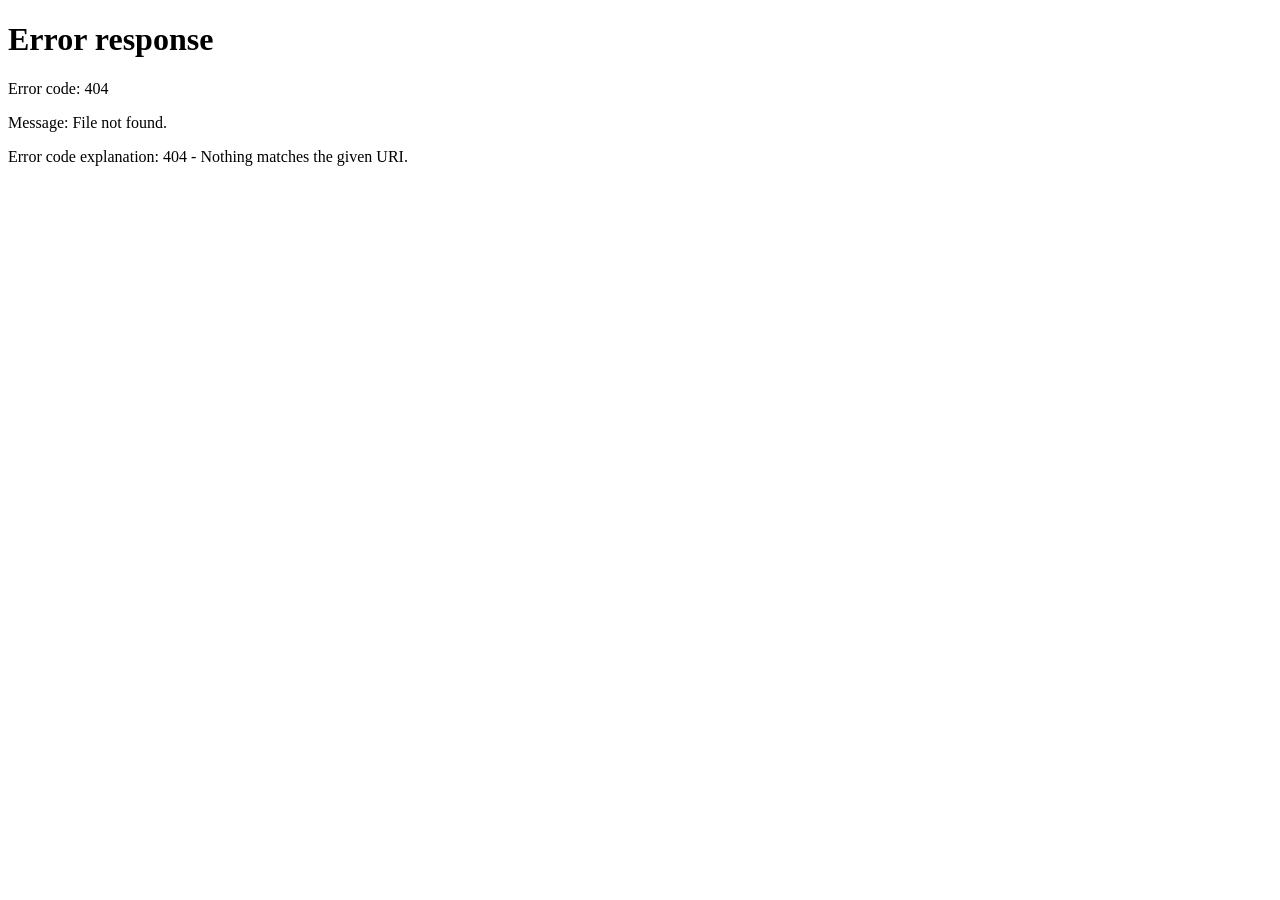
==== app/course.html @ 1b014208 "Added course content" ====
<!DOCTYPE html>
<html lang="en">
<head>
<meta charset="UTF-8">
<meta name="viewport" content="width=device-width, initial-scale=1.0">
<title>Artificial Intelligence in Healthcare — NextGen HealthTech Academy</title>
<link rel="preconnect" href="https://fonts.googleapis.com">
<link href="https://fonts.googleapis.com/css2?family=Sora:wght@600;700;800&family=Inter:wght@400;500;600&family=Lora:ital@1&display=swap" rel="stylesheet">
<link rel="stylesheet" href="../css/variables.css">
<link rel="stylesheet" href="../css/main.css">
<link rel="stylesheet" href="css/app-shared.css">
<link rel="stylesheet" href="css/course.css">
</head>
<body>

<div class="app-shell">

  <aside class="sidebar">
    <div class="sidebar__logo"><img src="../assets/logo.png" alt="NextGen HealthTech Academy"></div>
    <nav class="sidebar__nav">
      <a href="dashboard.html" class="sidebar__link"><span class="icon">🏠</span> Dashboard</a>
      <a href="course.html" class="sidebar__link is-active"><span class="icon">📚</span> My Courses</a>
      <a href="dashboard.html#certificates" class="sidebar__link"><span class="icon">🎓</span> Certificates</a>
      <a href="admin.html" class="sidebar__link"><span class="icon">⚙️</span> Admin View</a>
    </nav>
    <div class="sidebar__footer">
      <button class="sidebar__logout" id="logoutBtn"><span class="icon">⏻</span> Log Out</button>
    </div>
  </aside>

  <div class="app-main">
    <header class="topbar">
      <button id="sidebarToggle" class="navbar__burger" style="display:none;" aria-label="Toggle sidebar"><span></span><span></span><span></span></button>
      <h1>Artificial Intelligence in Healthcare</h1>
      <div class="topbar__user">
        <div class="topbar__user-info">
          <span class="topbar__user-name" id="topbarUserName">Loading…</span>
          <span class="topbar__user-role" id="topbarUserRole"></span>
        </div>
        <div class="topbar__avatar" id="topbarAvatar">—</div>
      </div>
    </header>

    <main class="app-content">
      <div class="learn-layout">

        <!-- Main learning column -->
        <div>
        <div class="document-viewer" style="max-height: 600px; overflow-y: auto; padding: 40px; background-color: #ffffff; border: 1px solid #e2e8f0; border-radius: 8px; box-shadow: 0 4px 6px rgba(0,0,0,0.05); font-family: Arial, sans-serif; line-height: 1.6; color: #333;">

    <div style="text-align: center; border-bottom: 2px solid #2c3e50; padding-bottom: 20px; margin-bottom: 30px;">
        <h1 style="color: #2c3e50; margin-bottom: 5px;">ARTIFITIAL INTELLIGENCE IN HEALTHCARE</h1>
        <h2 style="color: #34495e; margin-top: 0;">BEGINNERS EDITION</h2>
        <h3 style="color: #7f8c8d;">BY NEXTGEN HEALTHTECH ACADEMY</h3>
        <p style="font-size: 0.9em; color: #7f8c8d;">
            Website: Nextgenhealthtechacademy.online | Email: info@nextgenhealthtechacademy.online | Phone: +263778894316
        </p>
    </div>

    <h2 style="color: #2c3e50; border-bottom: 1px solid #eee; padding-bottom: 10px;">Foreword</h2>
    <p>This guide was written by a nurse who sat exactly where you are sitting right now.</p>
    <p>When I graduated as a Registered Nurse from the University of Lusaka in 2025, I knew how to take a blood pressure reading, manage a patient with malaria, write a nursing care plan, and comfort a frightened family in the middle of the night. What I did not know was anything about artificial intelligence, cloud computing, or the digital systems that were quietly reshaping the hospitals and clinics where I would spend my career.</p>
    <p>So I decided to teach myself — through online courses, late nights, and a lot of trial and error. And what I discovered shocked me. Not because the technology was complicated. But because it was not complicated at all. Once someone explained it in language I already understood — clinical language, Zimbabwean examples, healthcare scenarios — everything clicked.</p>
    <p>That experience is the reason this guide exists. Not to turn you into a computer scientist. Not to make you an AI expert. But to give you the same 'click' moment I had — the moment when you realise that AI is not something happening to healthcare from the outside. It is already inside your hospital, your clinic, and your daily practice. And understanding it, even at a basic level, makes you a better clinician.</p>
    <p>Every scenario in this guide comes from Zimbabwe. Every analogy is drawn from clinical practice. Every example is written for a healthcare professional who has never studied technology — because that is exactly who I was when I started.</p>
    <p>Welcome to NextGen HealthTech Academy. This is your beginning.</p>
    <p><strong>Allan Kudzai Chirume</strong><br>
    CEO & Co-Founder, NextGen HealthTech Academy<br>
    Registered Nurse | Digital Health Trainer</p>

    <h2 style="color: #2c3e50; border-bottom: 1px solid #eee; padding-bottom: 10px; margin-top: 40px;">Module 1: What Is Artificial Intelligence?</h2>
    <p>Let us start with the most important question — and give it the honest, simple answer it deserves.</p>
    
    <h3 style="color: #34495e;">1.1 The Question Everyone Is Afraid to Ask</h3>
    <p>If you have heard the words 'artificial intelligence' and felt a wave of confusion, intimidation, or the quiet worry that this technology might be beyond you — you are in the majority. Most healthcare workers feel exactly the same way. The problem is not the technology. The problem is how it is usually explained — in technical language designed for engineers, not for nurses and clinicians who have spent their training learning anatomy, pharmacology, and patient care.</p>
    <p>So let us start completely fresh. In plain language. With a Zimbabwe example.</p>

    <h3 style="color: #34495e;">1.2 A Definition That Actually Makes Sense</h3>
    <p>Artificial intelligence is computer software that learns from data and uses that learning to make decisions, predictions, or suggestions — without being directly programmed for every possible situation.</p>

    <div style="background-color: #f8f9fa; border-left: 4px solid #3498db; padding: 15px; margin: 20px 0;">
        <h4 style="margin-top: 0; color: #2980b9;">The Keen Intern Analogy</h4>
        <p style="margin-bottom: 0;">Imagine a very keen intern — let us call him Takudzwa — who joins your ward at Parirenyatwa Hospital. Takudzwa has read every medical textbook, every clinical guideline, every research paper ever published. He can recall facts faster than anyone you have ever met. But Takudzwa has never actually touched a patient. He has never felt a swollen spleen, never heard a chest full of fluid, never looked a family in the eye with difficult news. He can suggest a diagnosis based on symptoms — but he needs you to examine the patient, confirm his thinking, and make the final call. Artificial intelligence is Takudzwa. Brilliant with data. Dependent on you for everything that actually matters.</p>
    </div>

</div>
          <div class="lesson-header">
            <h1 id="lessonTitle">What Is AI? Demystifying the Basics</h1>
            <div class="meta"><span>⏱ 18 min</span><span>Beginner Level</span></div>
          </div>

          <div class="learn-tabs">
            <button class="learn-tab is-active" data-tab="resources">Resources</button>
            <button class="learn-tab" data-tab="quiz">Quiz</button>
          </div>

          <!-- Resources tab -->
          <div class="learn-tab-panel is-active" data-tab="resources">
            <div class="resource-item">
              <div class="resource-item__icon">📄</div>
              <div class="resource-item__body"><strong>Module Slides (PDF)</strong><span>2.1 MB</span></div>
              <button class="btn btn-ghost btn-sm" onclick="alert('Simulated download: Module-1-Slides.pdf')">Download</button>
            </div>
            <div class="resource-item">
              <div class="resource-item__icon">📝</div>
              <div class="resource-item__body"><strong>Prompt Cheat-Sheet</strong><span>1 page</span></div>
              <button class="btn btn-ghost btn-sm" onclick="alert('Simulated download: Prompt-Cheat-Sheet.pdf')">Download</button>
            </div>
          </div>

          <!-- Quiz tab -->
          <div class="learn-tab-panel" data-tab="quiz">
            <div class="quiz-question">
              <p class="q-text">1. What is the best analogy for how AI supports a clinician's decision?</p>
              <div class="quiz-options" data-correct="1">
                <div class="quiz-option">A confident junior colleague whose suggestions must always be checked</div>
                <div class="quiz-option">A senior consultant whose decisions should never be questioned</div>
                <div class="quiz-option">A replacement for clinical judgement</div>
              </div>
              <p class="quiz-feedback"></p>
            </div>
            <div class="quiz-question">
              <p class="q-text">2. What should you never paste into a public AI tool?</p>
              <div class="quiz-options" data-correct="0">
                <div class="quiz-option">Identifiable patient information</div>
                <div class="quiz-option">A general clinical question</div>
                <div class="quiz-option">An anonymised scenario</div>
              </div>
              <p class="quiz-feedback"></p>
            </div>
          </div>
        </div>

        <!-- Collapsible curriculum sidebar -->
        <aside class="curriculum-sidebar" id="curriculumSidebar">
          <div class="curriculum-sidebar__head">
            <h3>Course Curriculum</h3>
            <button class="curriculum-sidebar__toggle" id="sidebarCollapseBtn">▾</button>
          </div>
          <div class="curriculum-sidebar__body">
            <div class="curriculum-sidebar__progress">
              <span id="courseProgressLabel">1 of 4 modules complete</span>
              <div class="progress-track"><div class="progress-fill" id="courseProgressFill" style="width:25%;"></div></div>
            </div>
            <div class="module-group__title">Beginner Level</div>
            <div id="moduleList"><!-- populated by course.js --></div>
          </div>
        </aside>

      </div>
    </main>
  </div>

</div>

<script src="js/mock-data.js"></script>
<script src="js/auth-guard.js"></script>
<script src="js/course.js"></script>
</body>
</html>
---- css/variables.css ----
/* ==========================================================================
   NEXTGEN HEALTHTECH ACADEMY — DESIGN TOKENS
   --------------------------------------------------------------------------
   Every color below was sampled directly from the official logo artwork
   (pixel-averaged from the source file), not chosen arbitrarily. If the
   logo is ever updated, re-sample it and update the values here — every
   other stylesheet in this project reads from these variables only.
   ========================================================================== */

:root {
  /* ---- Brand colors (sampled from logo) -------------------------------- */
  --navy: #0a1440;          /* "NEXTGEN" wordmark + shield fill            */
  --navy-deep: #050b28;     /* darker navy for gradients / hero depth      */
  --teal: #03858e;          /* circuit-block icon color                    */
  --teal-dim: #0a5b62;      /* muted teal for borders on dark surfaces     */
  --green: #449e2b;         /* "HEALTH" wordmark + circuit accent dots     */
  --green-deep: #2f7a1d;    /* hover / pressed state for green             */
  --blue: #0681a6;          /* "TECH" wordmark                             */
  --ink: #101012;           /* "ACADEMY" wordmark + primary body text      */

  /* ---- Neutrals ---------------------------------------------------------*/
  --white: #ffffff;
  --bg-page: #f6f8f9;       /* page background, cool off-white             */
  --bg-card: #ffffff;
  --bg-subtle: #eef2f4;     /* zebra rows, subtle section backgrounds      */
  --border: #dfe6ea;
  --border-strong: #c3ccd1;
  --text-body: #33414f;     /* softer than pure navy, easier at length     */
  --text-muted: #6b7a88;
  --text-on-dark: #e7edf1;
  --text-on-dark-muted: #9fb1bd;

  /* ---- Semantic ----------------------------------------------------------*/
  --success: var(--green);
  --success-bg: #eaf6e6;
  --error: #b03a2e;
  --error-bg: #fbeceb;
  --warning: #b7791f;       /* used for certificate / achievement accents  */
  --warning-bg: #fbf1e0;

  /* ---- Typography --------------------------------------------------------
     Sora  → headings / display: mirrors the bold geometric weight of the
             NEXTGEN / HEALTH / TECH wordmarks.
     Inter → body copy, forms, UI labels: high legibility at small sizes.
     Lora  → serif accent for "Academy" moments (certificates, credential
             names, pull-quotes) — echoing the logo's own serif "ACADEMY".
  -------------------------------------------------------------------------- */
  --font-display: 'Sora', 'Segoe UI', system-ui, sans-serif;
  --font-body: 'Inter', 'Segoe UI', system-ui, sans-serif;
  --font-serif: 'Lora', Georgia, serif;

  /* ---- Spacing scale (4px base) ------------------------------------------*/
  --space-1: 0.25rem;
  --space-2: 0.5rem;
  --space-3: 0.75rem;
  --space-4: 1rem;
  --space-5: 1.5rem;
  --space-6: 2rem;
  --space-7: 3rem;
  --space-8: 4rem;
  --space-9: 6rem;

  /* ---- Radii / shadows / motion ------------------------------------------*/
  --radius-sm: 6px;
  --radius-md: 10px;
  --radius-lg: 16px;
  --radius-pill: 999px;

  --shadow-sm: 0 1px 2px rgba(10, 20, 64, 0.06);
  --shadow-md: 0 4px 14px rgba(10, 20, 64, 0.08);
  --shadow-lg: 0 12px 32px rgba(10, 20, 64, 0.14);

  --ease: cubic-bezier(0.4, 0, 0.2, 1);
  --transition-fast: 150ms var(--ease);
  --transition-base: 250ms var(--ease);

  --container-width: 1180px;
}

/* Respect reduced-motion preference site-wide */
@media (prefers-reduced-motion: reduce) {
  *, *::before, *::after {
    animation-duration: 0.001ms !important;
    animation-iteration-count: 1 !important;
    transition-duration: 0.001ms !important;
    scroll-behavior: auto !important;
  }
}
---- css/main.css ----
/* ==========================================================================
   NEXTGEN HEALTHTECH ACADEMY — MAIN STYLESHEET
   Shared across every public page: reset, typography, buttons, navbar,
   footer, and base form styling. Page-specific styles live in
   landing.css / auth.css so this file stays reusable and small.
   ========================================================================== */

@import url('variables.css');

/* ---- Reset --------------------------------------------------------------*/
*, *::before, *::after { box-sizing: border-box; margin: 0; padding: 0; }

html { scroll-behavior: smooth; }

body {
  font-family: var(--font-body);
  color: var(--text-body);
  background: var(--bg-page);
  line-height: 1.6;
  -webkit-font-smoothing: antialiased;
}

img { max-width: 100%; display: block; }
a { color: inherit; text-decoration: none; }
ul, ol { list-style: none; }
button { font: inherit; cursor: pointer; border: none; background: none; }
input, select, textarea { font: inherit; }

h1, h2, h3, h4 {
  font-family: var(--font-display);
  color: var(--navy);
  line-height: 1.2;
  font-weight: 700;
}

.container {
  width: 100%;
  max-width: var(--container-width);
  margin-inline: auto;
  padding-inline: var(--space-5);
}

section { padding-block: var(--space-9); }

/* Visually-hidden but accessible to screen readers */
.sr-only {
  position: absolute; width: 1px; height: 1px;
  padding: 0; margin: -1px; overflow: hidden;
  clip: rect(0,0,0,0); white-space: nowrap; border: 0;
}

/* ---- Buttons --------------------------------------------------------------
   Three variants used throughout the whole product (public + app):
   .btn-primary  → navy, high-emphasis actions ("Enroll Now", "Sign Up")
   .btn-accent   → green, positive/progress actions ("Resume Module")
   .btn-ghost    → outline, low-emphasis actions ("Login", "Cancel")
-------------------------------------------------------------------------- */
.btn {
  display: inline-flex;
  align-items: center;
  justify-content: center;
  gap: var(--space-2);
  padding: 0.75rem 1.5rem;
  border-radius: var(--radius-pill);
  font-family: var(--font-display);
  font-weight: 600;
  font-size: 0.95rem;
  transition: transform var(--transition-fast), box-shadow var(--transition-fast), background var(--transition-fast);
  white-space: nowrap;
}
.btn:active { transform: translateY(1px); }
.btn:focus-visible { outline: 3px solid var(--blue); outline-offset: 2px; }

.btn-primary { background: var(--navy); color: var(--white); box-shadow: var(--shadow-sm); }
.btn-primary:hover { background: var(--navy-deep); box-shadow: var(--shadow-md); }

.btn-accent { background: var(--green); color: var(--white); box-shadow: var(--shadow-sm); }
.btn-accent:hover { background: var(--green-deep); box-shadow: var(--shadow-md); }

.btn-ghost { background: transparent; color: var(--navy); border: 1.5px solid var(--border-strong); }
.btn-ghost:hover { border-color: var(--navy); background: var(--bg-subtle); }

.btn-ghost-light { background: transparent; color: var(--white); border: 1.5px solid rgba(255,255,255,0.4); }
.btn-ghost-light:hover { border-color: var(--white); background: rgba(255,255,255,0.08); }

.btn-block { width: 100%; }
.btn-sm { padding: 0.5rem 1.1rem; font-size: 0.85rem; }

/* ---- Navbar ---------------------------------------------------------------*/
.navbar {
  position: sticky; top: 0; z-index: 100;
  background: rgba(255,255,255,0.92);
  backdrop-filter: blur(8px);
  border-bottom: 1px solid var(--border);
}
.navbar__inner {
  display: flex; align-items: center; justify-content: space-between;
  padding-block: var(--space-3);
}
.navbar__logo { display: flex; align-items: center; }
.navbar__logo img { height: 38px; width: auto; }

.navbar__links {
  display: flex; align-items: center; gap: var(--space-6);
}
.navbar__links a {
  font-family: var(--font-display);
  font-size: 0.92rem; font-weight: 600;
  color: var(--text-body);
  transition: color var(--transition-fast);
}
.navbar__links a:hover { color: var(--teal); }

.navbar__actions { display: flex; align-items: center; gap: var(--space-3); }

.navbar__burger {
  display: none;
  flex-direction: column; gap: 5px;
  padding: var(--space-2);
}
.navbar__burger span { width: 24px; height: 2.5px; background: var(--navy); border-radius: 2px; }

@media (max-width: 860px) {
  .navbar__links { display: none; }
  .navbar__burger { display: flex; }
  .navbar--open .navbar__links {
    display: flex; flex-direction: column;
    position: absolute; top: 100%; left: 0; right: 0;
    background: var(--white); padding: var(--space-5);
    border-bottom: 1px solid var(--border); box-shadow: var(--shadow-md);
    gap: var(--space-4);
  }
}

/* ---- Footer ---------------------------------------------------------------*/
.footer {
  background: var(--navy-deep);
  color: var(--text-on-dark-muted);
  padding-block: var(--space-8) var(--space-6);
}
.footer__grid {
  display: grid; grid-template-columns: 1.4fr 1fr 1fr 1fr;
  gap: var(--space-7);
  padding-bottom: var(--space-7);
  border-bottom: 1px solid rgba(255,255,255,0.1);
}
.footer__brand img { height: 34px; margin-bottom: var(--space-4); filter: brightness(0) invert(1); opacity: 0.92; }
.footer__brand p { max-width: 32ch; font-size: 0.9rem; }
.footer h4 { color: var(--white); font-size: 0.95rem; margin-bottom: var(--space-4); }
.footer ul { display: flex; flex-direction: column; gap: var(--space-3); }
.footer a { font-size: 0.9rem; transition: color var(--transition-fast); }
.footer a:hover { color: var(--white); }
.footer__bottom {
  padding-top: var(--space-5);
  display: flex; justify-content: space-between; flex-wrap: wrap; gap: var(--space-3);
  font-size: 0.82rem;
}

@media (max-width: 780px) {
  .footer__grid { grid-template-columns: 1fr 1fr; }
}

/* ---- Shared form styling (used by auth.css + admin course modal) ---------*/
.field { margin-bottom: var(--space-5); }
.field label {
  display: block; font-family: var(--font-display); font-weight: 600;
  font-size: 0.85rem; color: var(--navy); margin-bottom: var(--space-2);
}
.field input,
.field select {
  width: 100%;
  padding: 0.8rem 1rem;
  border: 1.5px solid var(--border-strong);
  border-radius: var(--radius-sm);
  background: var(--white);
  font-size: 0.95rem;
  color: var(--ink);
  transition: border-color var(--transition-fast), box-shadow var(--transition-fast);
}
.field input:focus,
.field select:focus {
  outline: none; border-color: var(--teal);
  box-shadow: 0 0 0 4px rgba(3, 133, 142, 0.12);
}
.field input.is-invalid { border-color: var(--error); }
.field input.is-valid { border-color: var(--success); }
.field-error {
  display: none;
  font-size: 0.8rem; color: var(--error); margin-top: var(--space-2);
}
.field.has-error .field-error { display: block; }
.field-hint { font-size: 0.78rem; color: var(--text-muted); margin-top: var(--space-2); }

.alert {
  display: flex; align-items: flex-start; gap: var(--space-3);
  padding: var(--space-4); border-radius: var(--radius-sm);
  font-size: 0.88rem; margin-bottom: var(--space-5);
}
.alert-success { background: var(--success-bg); color: var(--green-deep); }
.alert-error { background: var(--error-bg); color: var(--error); }

/* ---- Badges (course level pills, status tags) -----------------------------*/
.badge {
  display: inline-flex; align-items: center;
  padding: 0.3rem 0.8rem;
  border-radius: var(--radius-pill);
  font-family: var(--font-display); font-weight: 600; font-size: 0.72rem;
  letter-spacing: 0.03em; text-transform: uppercase;
}
.badge-beginner { background: var(--success-bg); color: var(--green-deep); }
.badge-intermediate { background: #e6f2f6; color: var(--blue); }
.badge-advanced { background: #eee6f6; color: #6b3fa0; }
.badge-navy { background: rgba(10,20,64,0.08); color: var(--navy); }
---- app/css/app-shared.css ----
/* ==========================================================================
   APP SHELL — shared across dashboard.html, course.html, admin.html
   Sidebar navigation + topbar + reusable card/progress components.
   ========================================================================== */

@import url('../../public/css/variables.css');

*, *::before, *::after { box-sizing: border-box; margin: 0; padding: 0; }

body {
  font-family: var(--font-body);
  color: var(--text-body);
  background: var(--bg-page);
  line-height: 1.6;
  -webkit-font-smoothing: antialiased;
}
img { max-width: 100%; display: block; }
a { color: inherit; text-decoration: none; }
ul { list-style: none; }
button { font: inherit; cursor: pointer; border: none; background: none; }
h1, h2, h3, h4 { font-family: var(--font-display); color: var(--navy); line-height: 1.25; font-weight: 700; }

/* ---- App shell layout ---------------------------------------------------*/
.app-shell {
  display: grid;
  grid-template-columns: 250px 1fr;
  min-height: 100vh;
}

/* ---- Sidebar --------------------------------------------------------------*/
.sidebar {
  background: var(--navy-deep);
  color: var(--text-on-dark);
  padding: var(--space-5) var(--space-4);
  display: flex; flex-direction: column;
}
.sidebar__logo { padding: var(--space-3) var(--space-2) var(--space-6); }
.sidebar__logo img { height: 30px; filter: brightness(0) invert(1); }

.sidebar__nav { display: flex; flex-direction: column; gap: var(--space-1); flex: 1; }
.sidebar__link {
  display: flex; align-items: center; gap: var(--space-3);
  padding: var(--space-3) var(--space-4);
  border-radius: var(--radius-sm);
  font-size: 0.92rem; font-weight: 500;
  color: var(--text-on-dark-muted);
  transition: background var(--transition-fast), color var(--transition-fast);
}
.sidebar__link:hover { background: rgba(255,255,255,0.06); color: var(--white); }
.sidebar__link.is-active { background: rgba(68,158,43,0.16); color: var(--green); font-weight: 600; }
.sidebar__link .icon { font-size: 1.1rem; }

.sidebar__footer {
  border-top: 1px solid rgba(255,255,255,0.1);
  padding-top: var(--space-4);
  margin-top: var(--space-4);
}
.sidebar__logout {
  display: flex; align-items: center; gap: var(--space-3);
  padding: var(--space-3) var(--space-4);
  font-size: 0.92rem; color: var(--text-on-dark-muted);
  border-radius: var(--radius-sm);
  width: 100%;
}
.sidebar__logout:hover { background: rgba(176,58,46,0.15); color: #ff8f80; }

/* ---- Main column + Topbar --------------------------------------------------*/
.app-main { display: flex; flex-direction: column; min-height: 100vh; }

.topbar {
  display: flex; align-items: center; justify-content: space-between;
  padding: var(--space-4) var(--space-6);
  background: var(--white);
  border-bottom: 1px solid var(--border);
}
.topbar h1 { font-size: 1.3rem; }
.topbar__user { display: flex; align-items: center; gap: var(--space-3); }
.topbar__avatar {
  width: 38px; height: 38px; border-radius: 50%;
  background: var(--green); color: var(--white);
  display: flex; align-items: center; justify-content: center;
  font-family: var(--font-display); font-weight: 700; font-size: 0.9rem;
}
.topbar__user-info span { display: block; }
.topbar__user-name { font-size: 0.88rem; font-weight: 600; color: var(--navy); }
.topbar__user-role { font-size: 0.75rem; color: var(--text-muted); text-transform: capitalize; }

.app-content { flex: 1; padding: var(--space-6); }

@media (max-width: 900px) {
  .app-shell { grid-template-columns: 1fr; }
  .sidebar {
    position: fixed; inset: 0 auto 0 0; width: 250px; z-index: 200;
    transform: translateX(-100%); transition: transform var(--transition-base);
  }
  .app-shell.sidebar-open .sidebar { transform: translateX(0); }
}

/* ---- Reusable cards --------------------------------------------------------*/
.card {
  background: var(--bg-card);
  border: 1px solid var(--border);
  border-radius: var(--radius-lg);
  padding: var(--space-6);
  box-shadow: var(--shadow-sm);
}
.card-head { display: flex; align-items: center; justify-content: space-between; margin-bottom: var(--space-5); }
.card-head h3 { font-size: 1.05rem; }

/* ---- Progress bar (used on dashboard + course sidebar) --------------------*/
.progress-track {
  width: 100%; height: 8px; border-radius: var(--radius-pill);
  background: var(--bg-subtle); overflow: hidden;
}
.progress-fill {
  height: 100%; border-radius: var(--radius-pill);
  background: linear-gradient(90deg, var(--teal), var(--green));
  transition: width var(--transition-base);
}

/* ---- Stat tiles (dashboard + admin analytics) ------------------------------*/
.stat-grid { display: grid; grid-template-columns: repeat(4, 1fr); gap: var(--space-5); margin-bottom: var(--space-6); }
.stat-tile {
  background: var(--bg-card); border: 1px solid var(--border); border-radius: var(--radius-lg);
  padding: var(--space-5);
}
.stat-tile__label { font-size: 0.8rem; color: var(--text-muted); margin-bottom: var(--space-2); }
.stat-tile__value { font-family: var(--font-display); font-size: 1.9rem; font-weight: 700; color: var(--navy); }
.stat-tile__delta { font-size: 0.78rem; color: var(--green-deep); margin-top: var(--space-2); }

@media (max-width: 1080px) { .stat-grid { grid-template-columns: repeat(2, 1fr); } }

/* ---- Toast notification (admin add/edit course confirmation) --------------*/
.toast {
  position: fixed; bottom: var(--space-6); right: var(--space-6);
  background: var(--navy); color: var(--white);
  padding: var(--space-4) var(--space-5); border-radius: var(--radius-md);
  box-shadow: var(--shadow-lg);
  font-size: 0.9rem; z-index: 500;
  display: flex; align-items: center; gap: var(--space-3);
  transform: translateY(20px); opacity: 0; pointer-events: none;
  transition: transform var(--transition-base), opacity var(--transition-base);
}
.toast.is-visible { transform: translateY(0); opacity: 1; }
.toast .icon { color: var(--green); font-weight: 700; }
---- app/css/course.css ----
/* ==========================================================================
   COURSE LEARNING INTERFACE STYLES (course.html)
   ========================================================================== */

.learn-layout {
  display: grid;
  grid-template-columns: 1fr 320px;
  gap: var(--space-6);
  align-items: start;
}

/* ---- Video player placeholder ---------------------------------------------*/
.video-player {
  position: relative;
  aspect-ratio: 16 / 9;
  background: var(--navy-deep);
  border-radius: var(--radius-lg);
  display: flex; align-items: center; justify-content: center;
  color: var(--text-on-dark-muted);
  margin-bottom: var(--space-5);
  overflow: hidden;
}
.video-player__play {
  width: 74px; height: 74px; border-radius: 50%;
  background: rgba(255,255,255,0.12);
  border: 2px solid rgba(255,255,255,0.3);
  display: flex; align-items: center; justify-content: center;
  font-size: 1.6rem; color: var(--white);
  transition: background var(--transition-fast), transform var(--transition-fast);
}
.video-player:hover .video-player__play { background: rgba(68,158,43,0.3); transform: scale(1.05); }
.video-player__caption {
  position: absolute; bottom: var(--space-4); left: var(--space-4);
  font-size: 0.82rem; background: rgba(0,0,0,0.4); padding: var(--space-2) var(--space-3); border-radius: var(--radius-sm);
}

.lesson-header { margin-bottom: var(--space-5); }
.lesson-header h1 { font-size: 1.4rem; margin-bottom: var(--space-2); }
.lesson-header .meta { display: flex; gap: var(--space-4); font-size: 0.82rem; color: var(--text-muted); }

.learn-tabs { display: flex; gap: var(--space-6); border-bottom: 1px solid var(--border); margin-bottom: var(--space-5); }
.learn-tab {
  padding-bottom: var(--space-3); font-family: var(--font-display); font-weight: 600; font-size: 0.88rem;
  color: var(--text-muted); border-bottom: 2px solid transparent; margin-bottom: -1px;
}
.learn-tab.is-active { color: var(--navy); border-color: var(--green); }
.learn-tab-panel { display: none; }
.learn-tab-panel.is-active { display: block; }

/* ---- Resources list ---------------------------------------------------------*/
.resource-item {
  display: flex; align-items: center; gap: var(--space-4);
  padding: var(--space-4); border: 1px solid var(--border); border-radius: var(--radius-md);
  margin-bottom: var(--space-3);
}
.resource-item__icon {
  width: 40px; height: 40px; border-radius: var(--radius-sm);
  background: var(--bg-subtle); display: flex; align-items: center; justify-content: center;
}
.resource-item__body { flex: 1; }
.resource-item__body strong { display: block; font-size: 0.9rem; }
.resource-item__body span { font-size: 0.78rem; color: var(--text-muted); }

/* ---- Quiz -----------------------------------------------------------------*/
.quiz-question { margin-bottom: var(--space-6); }
.quiz-question p.q-text { font-weight: 600; color: var(--navy); margin-bottom: var(--space-4); }
.quiz-options { display: grid; gap: var(--space-3); }
.quiz-option {
  display: flex; align-items: center; gap: var(--space-3);
  padding: var(--space-3) var(--space-4);
  border: 1.5px solid var(--border-strong); border-radius: var(--radius-md);
  cursor: pointer; font-size: 0.9rem;
  transition: border-color var(--transition-fast), background var(--transition-fast);
}
.quiz-option:hover { border-color: var(--teal); }
.quiz-option.is-correct { border-color: var(--success); background: var(--success-bg); }
.quiz-option.is-incorrect { border-color: var(--error); background: var(--error-bg); }
.quiz-feedback { margin-top: var(--space-4); font-size: 0.88rem; font-weight: 600; display: none; }
.quiz-feedback.is-visible { display: block; }
.quiz-feedback.correct { color: var(--green-deep); }
.quiz-feedback.incorrect { color: var(--error); }

/* ---- Collapsible curriculum sidebar ------------------------------------------*/
.curriculum-sidebar {
  background: var(--bg-card); border: 1px solid var(--border); border-radius: var(--radius-lg);
  overflow: hidden; position: sticky; top: var(--space-6);
}
.curriculum-sidebar__head {
  display: flex; align-items: center; justify-content: space-between;
  padding: var(--space-5); border-bottom: 1px solid var(--border);
}
.curriculum-sidebar__head h3 { font-size: 0.98rem; }
.curriculum-sidebar__toggle { font-size: 1.1rem; color: var(--text-muted); transition: transform var(--transition-fast); }
.curriculum-sidebar.is-collapsed .curriculum-sidebar__toggle { transform: rotate(-90deg); }
.curriculum-sidebar.is-collapsed .curriculum-sidebar__body { display: none; }

.curriculum-sidebar__progress { padding: var(--space-4) var(--space-5); border-bottom: 1px solid var(--border); }
.curriculum-sidebar__progress span { font-size: 0.78rem; color: var(--text-muted); display: block; margin-bottom: var(--space-2); }

.module-group__title {
  padding: var(--space-3) var(--space-5); font-size: 0.78rem; font-weight: 700;
  text-transform: uppercase; letter-spacing: 0.04em; color: var(--text-muted);
  background: var(--bg-subtle);
}
.module-item {
  display: flex; align-items: center; gap: var(--space-3);
  padding: var(--space-3) var(--space-5);
  border-bottom: 1px solid var(--border);
  font-size: 0.86rem; cursor: pointer;
  transition: background var(--transition-fast);
}
.module-item:hover { background: var(--bg-subtle); }
.module-item.is-active { background: var(--success-bg); }
.module-item__check {
  flex-shrink: 0; width: 20px; height: 20px; border-radius: 50%;
  border: 1.5px solid var(--border-strong);
  display: flex; align-items: center; justify-content: center;
  font-size: 0.7rem; color: transparent;
}
.module-item.is-complete .module-item__check { background: var(--green); border-color: var(--green); color: var(--white); }
.module-item__duration { margin-left: auto; font-size: 0.76rem; color: var(--text-muted); flex-shrink: 0; }

@media (max-width: 980px) {
  .learn-layout { grid-template-columns: 1fr; }
  .curriculum-sidebar { position: static; }
}
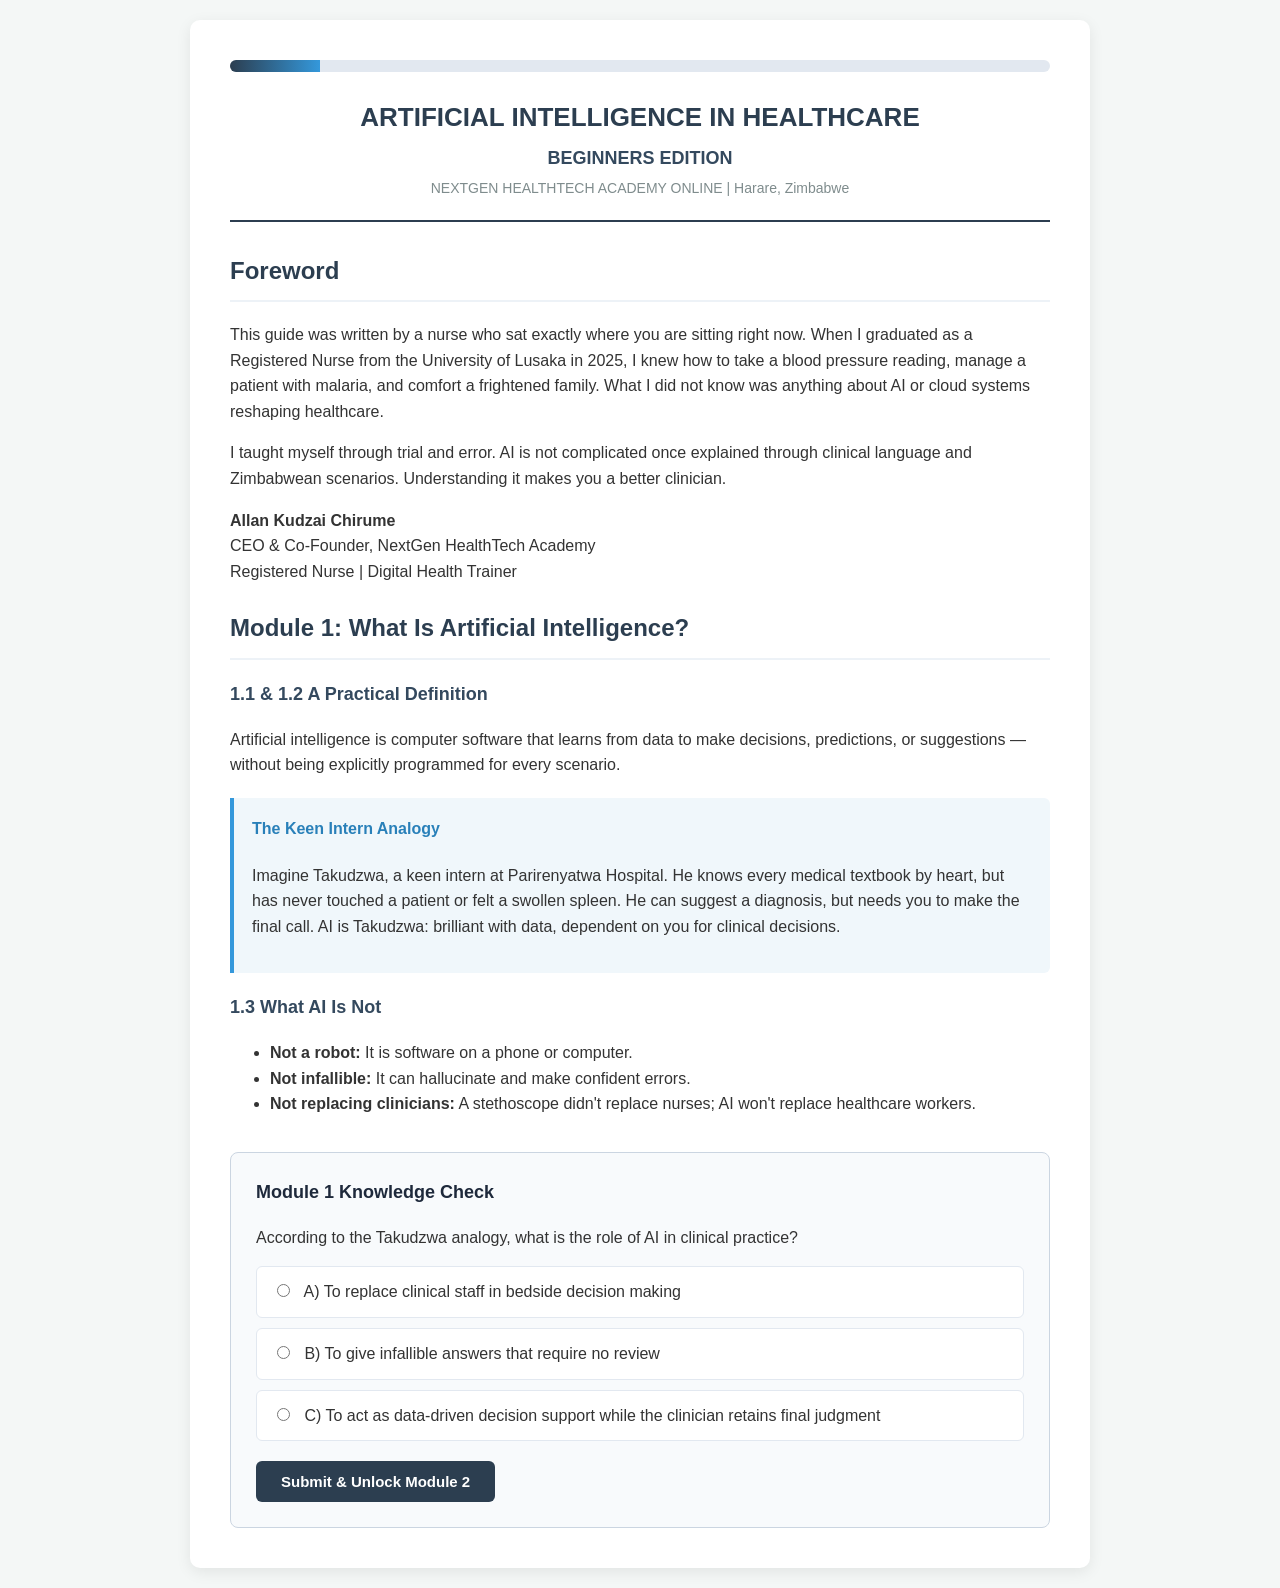
==== commit f4b0f630: "Added course content" ====
--- a/app/course.html
+++ b/app/course.html
@@ -1,160 +1,407 @@
 <!DOCTYPE html>
 <html lang="en">
 <head>
-<meta charset="UTF-8">
-<meta name="viewport" content="width=device-width, initial-scale=1.0">
-<title>Artificial Intelligence in Healthcare — NextGen HealthTech Academy</title>
-<link rel="preconnect" href="https://fonts.googleapis.com">
-<link href="https://fonts.googleapis.com/css2?family=Sora:wght@600;700;800&family=Inter:wght@400;500;600&family=Lora:ital@1&display=swap" rel="stylesheet">
-<link rel="stylesheet" href="../css/variables.css">
-<link rel="stylesheet" href="../css/main.css">
-<link rel="stylesheet" href="css/app-shared.css">
-<link rel="stylesheet" href="css/course.css">
+    <meta charset="UTF-8">
+    <meta name="viewport" content="width=device-width, initial-scale=1.0">
+    <title>AI in Healthcare - NextGen HealthTech Academy</title>
+    <style>
+        * { box-sizing: border-box; }
+        body { font-family: 'Segoe UI', Tahoma, Geneva, Verdana, sans-serif; background-color: #f4f7f6; margin: 0; padding: 20px; color: #333; line-height: 1.6; }
+        .course-container { max-width: 900px; margin: 0 auto; background: #ffffff; border-radius: 10px; box-shadow: 0 4px 15px rgba(0,0,0,0.08); padding: 40px; }
+        .progress-bar-container { background-color: #e2e8f0; border-radius: 20px; height: 12px; width: 100%; margin-bottom: 25px; overflow: hidden; }
+        .progress-bar { background: linear-gradient(90deg, #2c3e50, #3498db); height: 100%; width: 11%; transition: width 0.4s ease; }
+        .header-banner { text-align: center; border-bottom: 2px solid #2c3e50; padding-bottom: 20px; margin-bottom: 30px; }
+        .header-banner h1 { color: #2c3e50; margin: 0 0 5px 0; font-size: 26px; }
+        .header-banner h2 { color: #34495e; margin: 0 0 5px 0; font-size: 18px; }
+        .header-banner p { color: #7f8c8d; margin: 0; font-size: 14px; }
+        .mod-title { color: #2c3e50; border-bottom: 2px solid #edf2f7; padding-bottom: 10px; margin-top: 25px; }
+        .sub-title { color: #34495e; margin-top: 20px; font-size: 18px; }
+        .analogy-box { background-color: #f0f7fb; border-left: 4px solid #3498db; padding: 18px; margin: 20px 0; border-radius: 0 6px 6px 0; }
+        .analogy-box h4 { margin-top: 0; color: #2980b9; }
+        .quiz-box { background-color: #f8fafc; padding: 25px; border-radius: 8px; margin-top: 35px; border: 1px solid #cbd5e1; }
+        .quiz-title { color: #1e293b; margin-top: 0; font-size: 18px; }
+        .quiz-option { display: block; background: #ffffff; padding: 12px 15px; margin-bottom: 10px; border: 1px solid #e2e8f0; border-radius: 6px; cursor: pointer; transition: background 0.2s; }
+        .quiz-option:hover { background: #f1f5f9; }
+        .quiz-option input { margin-right: 10px; }
+        .btn-primary { background-color: #2c3e50; color: #ffffff; border: none; padding: 12px 25px; border-radius: 6px; cursor: pointer; font-size: 15px; font-weight: 600; margin-top: 10px; }
+        .btn-primary:hover { background-color: #1a252f; }
+        .error-msg { color: #dc2626; display: none; font-weight: bold; margin-top: 12px; font-size: 14px; }
+        
+        /* Certificate Styles */
+        .cert-wrapper { display: none; border: 10px double #2c3e50; padding: 40px; text-align: center; background: #fffdf9; margin-top: 20px; border-radius: 8px; box-shadow: 0 0 20px rgba(0,0,0,0.1); }
+        .cert-title { font-size: 32px; color: #1a252f; text-transform: uppercase; margin-bottom: 10px; font-family: Georgia, serif; letter-spacing: 2px; }
+        .cert-name { font-size: 28px; color: #2c3e50; border-bottom: 2px solid #2c3e50; display: inline-block; padding: 5px 30px; margin: 20px 0; font-family: Georgia, serif; font-weight: bold; }
+        .cert-footer { display: flex; justify-content: space-between; margin-top: 50px; padding: 0 40px; }
+        .cert-signature { border-top: 1px solid #777; width: 220px; padding-top: 5px; font-size: 13px; color: #444; }
+
+        @media print {
+            body * { visibility: hidden; }
+            .cert-wrapper, .cert-wrapper * { visibility: visible; }
+            .cert-wrapper { position: absolute; left: 0; top: 0; width: 100%; border: 10px double #2c3e50; display: block !important; }
+            .no-print { display: none !important; }
+        }
+    </style>
 </head>
 <body>
 
-<div class="app-shell">
-
-  <aside class="sidebar">
-    <div class="sidebar__logo"><img src="../assets/logo.png" alt="NextGen HealthTech Academy"></div>
-    <nav class="sidebar__nav">
-      <a href="dashboard.html" class="sidebar__link"><span class="icon">🏠</span> Dashboard</a>
-      <a href="course.html" class="sidebar__link is-active"><span class="icon">📚</span> My Courses</a>
-      <a href="dashboard.html#certificates" class="sidebar__link"><span class="icon">🎓</span> Certificates</a>
-      <a href="admin.html" class="sidebar__link"><span class="icon">⚙️</span> Admin View</a>
-    </nav>
-    <div class="sidebar__footer">
-      <button class="sidebar__logout" id="logoutBtn"><span class="icon">⏻</span> Log Out</button>
-    </div>
-  </aside>
-
-  <div class="app-main">
-    <header class="topbar">
-      <button id="sidebarToggle" class="navbar__burger" style="display:none;" aria-label="Toggle sidebar"><span></span><span></span><span></span></button>
-      <h1>Artificial Intelligence in Healthcare</h1>
-      <div class="topbar__user">
-        <div class="topbar__user-info">
-          <span class="topbar__user-name" id="topbarUserName">Loading…</span>
-          <span class="topbar__user-role" id="topbarUserRole"></span>
-        </div>
-        <div class="topbar__avatar" id="topbarAvatar">—</div>
-      </div>
-    </header>
-
-    <main class="app-content">
-      <div class="learn-layout">
-
-        <!-- Main learning column -->
-        <div>
-        <div class="document-viewer" style="max-height: 600px; overflow-y: auto; padding: 40px; background-color: #ffffff; border: 1px solid #e2e8f0; border-radius: 8px; box-shadow: 0 4px 6px rgba(0,0,0,0.05); font-family: Arial, sans-serif; line-height: 1.6; color: #333;">
-
-    <div style="text-align: center; border-bottom: 2px solid #2c3e50; padding-bottom: 20px; margin-bottom: 30px;">
-        <h1 style="color: #2c3e50; margin-bottom: 5px;">ARTIFITIAL INTELLIGENCE IN HEALTHCARE</h1>
-        <h2 style="color: #34495e; margin-top: 0;">BEGINNERS EDITION</h2>
-        <h3 style="color: #7f8c8d;">BY NEXTGEN HEALTHTECH ACADEMY</h3>
-        <p style="font-size: 0.9em; color: #7f8c8d;">
-            Website: Nextgenhealthtechacademy.online | Email: info@nextgenhealthtechacademy.online | Phone: +263778894316
+<div class="course-container" id="course-container">
+    <div class="progress-bar-container no-print">
+        <div class="progress-bar" id="course-progress"></div>
+    </div>
+
+    <!-- ================= MODULE 1 ================= -->
+    <div id="module-1" class="module-section">
+        <div class="header-banner">
+            <h1>ARTIFICIAL INTELLIGENCE IN HEALTHCARE</h1>
+            <h2>BEGINNERS EDITION</h2>
+            <p>NEXTGEN HEALTHTECH ACADEMY ONLINE | Harare, Zimbabwe</p>
+        </div>
+
+        <h2 class="mod-title">Foreword</h2>
+        <p>This guide was written by a nurse who sat exactly where you are sitting right now. When I graduated as a Registered Nurse from the University of Lusaka in 2025, I knew how to take a blood pressure reading, manage a patient with malaria, and comfort a frightened family. What I did not know was anything about AI or cloud systems reshaping healthcare.</p>
+        <p>I taught myself through trial and error. AI is not complicated once explained through clinical language and Zimbabwean scenarios. Understanding it makes you a better clinician.</p>
+        <p><strong>Allan Kudzai Chirume</strong><br>CEO & Co-Founder, NextGen HealthTech Academy<br>Registered Nurse | Digital Health Trainer</p>
+
+        <h2 class="mod-title">Module 1: What Is Artificial Intelligence?</h2>
+        <h3 class="sub-title">1.1 & 1.2 A Practical Definition</h3>
+        <p>Artificial intelligence is computer software that learns from data to make decisions, predictions, or suggestions — without being explicitly programmed for every scenario.</p>
+        
+        <div class="analogy-box">
+            <h4>The Keen Intern Analogy</h4>
+            <p>Imagine Takudzwa, a keen intern at Parirenyatwa Hospital. He knows every medical textbook by heart, but has never touched a patient or felt a swollen spleen. He can suggest a diagnosis, but needs you to make the final call. AI is Takudzwa: brilliant with data, dependent on you for clinical decisions.</p>
+        </div>
+
+        <h3 class="sub-title">1.3 What AI Is Not</h3>
+        <ul>
+            <li><strong>Not a robot:</strong> It is software on a phone or computer.</li>
+            <li><strong>Not infallible:</strong> It can hallucinate and make confident errors.</li>
+            <li><strong>Not replacing clinicians:</strong> A stethoscope didn't replace nurses; AI won't replace healthcare workers.</li>
+        </ul>
+
+        <div class="quiz-box">
+            <h3 class="quiz-title">Module 1 Knowledge Check</h3>
+            <p>According to the Takudzwa analogy, what is the role of AI in clinical practice?</p>
+            <label class="quiz-option"><input type="radio" name="q1" value="w1"> A) To replace clinical staff in bedside decision making</label>
+            <label class="quiz-option"><input type="radio" name="q1" value="w2"> B) To give infallible answers that require no review</label>
+            <label class="quiz-option"><input type="radio" name="q1" value="correct"> C) To act as data-driven decision support while the clinician retains final judgment</label>
+            <p id="quiz1-error" class="error-msg">Please select the correct answer to proceed.</p>
+            <button type="button" class="btn-primary" onclick="validateModule(1, 2)">Submit & Unlock Module 2</button>
+        </div>
+    </div>
+
+    <!-- ================= MODULE 2 ================= -->
+    <div id="module-2" class="module-section" style="display: none;">
+        <h2 class="mod-title">Module 2: AI Is Already in Your Hospital</h2>
+        <h3 class="sub-title">2.1 Everyday Clinical AI</h3>
+        <p>AI is already active in EHR autocomplete suggestions, critical lab value alert flags, and pharmacy drug interaction checks.</p>
+        
+        <h3 class="sub-title">2.2 Deployed Solutions in Zimbabwe</h3>
+        <p><strong>CAD4TB:</strong> Deployed in Harare and Bulawayo, this AI reads chest X-rays in under two seconds to triage suspected tuberculosis cases.</p>
+        <p><strong>Epidemiological Forecasting:</strong> The Ministry of Health and Child Care uses predictive models combining rainfall and temperature data to forecast district malaria surges.</p>
+
+        <div class="quiz-box">
+            <h3 class="quiz-title">Module 2 Knowledge Check</h3>
+            <p>Which AI tool is deployed in Zimbabwean hospitals to triage chest X-rays for TB?</p>
+            <label class="quiz-option"><input type="radio" name="q2" value="correct"> A) CAD4TB</label>
+            <label class="quiz-option"><input type="radio" name="q2" value="w1"> B) Whisper</label>
+            <label class="quiz-option"><input type="radio" name="q2" value="w2"> C) Copilot</label>
+            <p id="quiz2-error" class="error-msg">Incorrect. Review Section 2.2.</p>
+            <button type="button" class="btn-primary" onclick="validateModule(2, 3)">Submit & Unlock Module 3</button>
+        </div>
+    </div>
+
+    <!-- ================= MODULE 3 ================= -->
+    <div id="module-3" class="module-section" style="display: none;">
+        <h2 class="mod-title">Module 3: The Four Types of AI in Healthcare</h2>
+        <ul>
+            <li><strong>Natural Language Processing (NLP):</strong> Reads and writes text (e.g., ChatGPT drafting referral letters or Whisper converting voice to notes).</li>
+            <li><strong>Computer Vision:</strong> Processes medical images (e.g., automated slide analysis for malaria parasites or diabetic retinopathy screening).</li>
+            <li><strong>Predictive AI:</strong> Analyzes historical patterns to forecast events (e.g., sepsis deterioration alerts or malaria surge mapping).</li>
+            <li><strong>Conversational AI:</strong> Interactive diagnostic dialogues (e.g., Ada Health symptom assessment).</li>
+        </ul>
+
+        <div class="quiz-box">
+            <h3 class="quiz-title">Module 3 Knowledge Check</h3>
+            <p>Which branch of AI allows software to inspect blood slides or X-ray images?</p>
+            <label class="quiz-option"><input type="radio" name="q3" value="w1"> A) Natural Language Processing</label>
+            <label class="quiz-option"><input type="radio" name="q3" value="correct"> B) Computer Vision</label>
+            <label class="quiz-option"><input type="radio" name="q3" value="w2"> C) Conversational AI</label>
+            <p id="quiz3-error" class="error-msg">Incorrect. Think about visual perception in AI.</p>
+            <button type="button" class="btn-primary" onclick="validateModule(3, 4)">Submit & Unlock Module 4</button>
+        </div>
+    </div>
+
+    <!-- ================= MODULE 4 ================= -->
+    <div id="module-4" class="module-section" style="display: none;">
+        <h2 class="mod-title">Module 4: Essential AI Tools for Clinicians</h2>
+        <p>Modern AI tools are accessible directly on smartphones:</p>
+        <ul>
+            <li><strong>ChatGPT:</strong> Clinical drafting (discharge summaries, patient education).</li>
+            <li><strong>Ada Health:</strong> Structured clinical triage support for community outreach.</li>
+            <li><strong>Google Translate:</strong> Real-time translation of clinical discharge instructions into Shona and Ndebele.</li>
+            <li><strong>Whisper / Otter.ai:</strong> Speech-to-text transcription of ward notes.</li>
+        </ul>
+
+        <div class="quiz-box">
+            <h3 class="quiz-title">Module 4 Knowledge Check</h3>
+            <p>Why is real-time translation of discharge instructions clinically important in Zimbabwe?</p>
+            <label class="quiz-option"><input type="radio" name="q4" value="correct"> A) It enhances patient adherence and safety by providing instructions in first languages like Shona or Ndebele</label>
+            <label class="quiz-option"><input type="radio" name="q4" value="w1"> B) It replaces the need for nurses to speak to patients</label>
+            <p id="quiz4-error" class="error-msg">Incorrect. Review Section 4.4.</p>
+            <button type="button" class="btn-primary" onclick="validateModule(4, 5)">Submit & Unlock Module 5</button>
+        </div>
+    </div>
+
+    <!-- ================= MODULE 5 ================= -->
+    <div id="module-5" class="module-section" style="display: none;">
+        <h2 class="mod-title">Module 5: Clinical Case Studies in Zimbabwe</h2>
+        <p><strong>Rural Triage at 2 AM:</strong> A solitary night nurse uses ChatGPT to structure resuscitation priorities and SBAR handover for a septic shock patient.</p>
+        <p><strong>CIMAS Pre-Authorisation:</strong> An administrator drafts an emergency justification letter for appendectomy within 30 seconds.</p>
+        <p><strong>Combating Misinformation:</strong> Translating evidence-based diabetes care instructions into Shona to refute harmful social media claims regarding insulin.</p>
+
+        <div class="quiz-box">
+            <h3 class="quiz-title">Module 5 Knowledge Check</h3>
+            <p>In all clinical scenarios, what is the golden rule of decision making?</p>
+            <label class="quiz-option"><input type="radio" name="q5" value="w1"> A) The AI's recommendation is final</label>
+            <label class="quiz-option"><input type="radio" name="q5" value="correct"> B) AI drafts and assists; the clinician reviews, decides, and signs</label>
+            <p id="quiz5-error" class="error-msg">Incorrect. Clinical judgment is always paramount.</p>
+            <button type="button" class="btn-primary" onclick="validateModule(5, 6)">Submit & Unlock Module 6</button>
+        </div>
+    </div>
+
+    <!-- ================= MODULE 6 ================= -->
+    <div id="module-6" class="module-section" style="display: none;">
+        <h2 class="mod-title">Module 6: Ethics, Data Protection & Bias</h2>
+        <h3 class="sub-title">6.1 Patient Confidentiality</h3>
+        <p>Under Zimbabwe's <strong>Cyber and Data Protection Act (2021)</strong>, never enter identifiable patient details (names, national ID, hospital numbers) into public AI platforms. Use strictly anonymized clinical scenarios.</p>
+
+        <h3 class="sub-title">6.2 Demographic Bias</h3>
+        <p>Many diagnostic models were trained on European and North American populations. Clinicians must actively verify outputs for local demographics and darker skin presentations.</p>
+
+        <div class="quiz-box">
+            <h3 class="quiz-title">Module 6 Knowledge Check</h3>
+            <p>What data is legally prohibited from being pasted into public AI models?</p>
+            <label class="quiz-option"><input type="radio" name="q6" value="correct"> A) Identifiable personal information such as patient names, IDs, or hospital numbers</label>
+            <label class="quiz-option"><input type="radio" name="q6" value="w1"> B) Generic clinical symptoms</label>
+            <p id="quiz6-error" class="error-msg">Incorrect. Review Section 6.1.</p>
+            <button type="button" class="btn-primary" onclick="validateModule(6, 7)">Submit & Unlock Module 7</button>
+        </div>
+    </div>
+
+    <!-- ================= MODULE 7 ================= -->
+    <div id="module-7" class="module-section" style="display: none;">
+        <h2 class="mod-title">Module 7: Role-Specific AI Workflows</h2>
+        <p><strong>Nurses & Midwives:</strong> Focus on documentation efficiency and multilingual patient discharge notes.</p>
+        <p><strong>Doctors & Clinicians:</strong> Diagnostic decision cross-checks and medical literature summarisation.</p>
+        <p><strong>Administrators:</strong> Expedited medical aid letters, report generation, and bed management data summaries.</p>
+
+        <div class="quiz-box">
+            <h3 class="quiz-title">Module 7 Knowledge Check</h3>
+            <p>How does AI primarily assist healthcare administrators?</p>
+            <label class="quiz-option"><input type="radio" name="q7" value="correct"> A) Automating routine documentation, pre-authorisation letters, and report drafts</label>
+            <label class="quiz-option"><input type="radio" name="q7" value="w1"> B) Making surgical decisions</label>
+            <p id="quiz7-error" class="error-msg">Incorrect. Review Section 7.3.</p>
+            <button type="button" class="btn-primary" onclick="validateModule(7, 8)">Submit & Unlock Module 8</button>
+        </div>
+    </div>
+
+    <!-- ================= MODULE 8 ================= -->
+    <div id="module-8" class="module-section" style="display: none;">
+        <h2 class="mod-title">Module 8: Your Practical AI Implementation Plan</h2>
+        <p>A structured 7-day adoption protocol:</p>
+        <ul>
+            <li><strong>Day 1:</strong> First prompt (malaria discharge instructions).</li>
+            <li><strong>Day 2:</strong> Multilingual translation verification.</li>
+            <li><strong>Day 3:</strong> Triage simulation with Ada Health.</li>
+            <li><strong>Day 4:</strong> Peer teaching to build facility capacity.</li>
+            <li><strong>Days 5-7:</strong> Real-world anonymized workflow integration.</li>
+        </ul>
+
+        <div class="quiz-box">
+            <h3 class="quiz-title">Module 8 Knowledge Check</h3>
+            <p>What is the recommended goal for Day 4 of the 7-day AI plan?</p>
+            <label class="quiz-option"><input type="radio" name="q8" value="correct"> A) Teach a colleague how to responsibly use AI tools</label>
+            <label class="quiz-option"><input type="radio" name="q8" value="w1"> B) Build an EHR software platform</label>
+            <p id="quiz8-error" class="error-msg">Incorrect. Review Section 8.4.</p>
+            <button type="button" class="btn-primary" onclick="validateModule(8, 9)">Submit & Unlock Module 9</button>
+        </div>
+    </div>
+
+    <!-- ================= MODULE 9 ================= -->
+    <div id="module-9" class="module-section" style="display: none;">
+        <h2 class="mod-title">Module 9: Summary & Next Steps</h2>
+        <p>NextGen HealthTech Academy delivers digital health and AI workforce training across Zimbabwe, designed for CPD alignment with HPAZ, NCZ, and MDPCZ.</p>
+        
+        <div class="analogy-box" style="border-left-color: #f39c12; background-color: #fef9e7;">
+            <h4 style="color: #d35400;">The Golden Rules of Clinical AI</h4>
+            <ol>
+                <li>Never share identifiable patient data.</li>
+                <li>Always clinically verify AI outputs.</li>
+                <li>Actively counter demographic training bias.</li>
+                <li>Professional accountability never transfers to software.</li>
+                <li>AI drafts. You review, approve, and sign.</li>
+            </ol>
+        </div>
+
+        <div class="quiz-box" style="background-color: #edf7ed; border-color: #c8e6c9;">
+            <h3 class="quiz-title" style="color: #2e7d32;">Course Content Complete!</h3>
+            <p>You have reviewed all 9 modules. To receive your official Certificate of Completion, you must pass the final certification exam.</p>
+            <button type="button" class="btn-primary" style="background-color: #2e7d32;" onclick="startFinalExam()">Proceed to Final Certification Exam</button>
+        </div>
+    </div>
+
+    <!-- ================= FINAL EXAM ================= -->
+    <div id="final-exam-section" class="module-section" style="display: none;">
+        <h2 class="mod-title">Final Certification Exam</h2>
+        <p>Answer all questions correctly to generate your certificate.</p>
+
+        <form id="final-exam-form">
+            <div class="quiz-box">
+                <p><strong>1. Under the Cyber and Data Protection Act (2021), what information must be excluded from public AI queries?</strong></p>
+                <label class="quiz-option"><input type="radio" name="fe1" value="correct"> A) Patient names, hospital numbers, national IDs, and specific identifiers</label>
+                <label class="quiz-option"><input type="radio" name="fe1" value="w"> B) General medical terms and standard drug classes</label>
+            </div>
+
+            <div class="quiz-box">
+                <p><strong>2. In clinical practice, who retains legal and professional accountability for an AI-supported decision?</strong></p>
+                <label class="quiz-option"><input type="radio" name="fe2" value="w"> A) The software vendor or AI company</label>
+                <label class="quiz-option"><input type="radio" name="fe2" value="correct"> B) The licensed healthcare practitioner who approved and signed the action</label>
+            </div>
+
+            <div class="quiz-box">
+                <p><strong>3. What is an AI "hallucination" in a medical context?</strong></p>
+                <label class="quiz-option"><input type="radio" name="fe3" value="correct"> A) When an AI presents inaccurate or fabricated information as factual certainty</label>
+                <label class="quiz-option"><input type="radio" name="fe3" value="w"> B) When a server experiences internet disconnects</label>
+            </div>
+
+            <div class="quiz-box">
+                <p><strong>4. Why must clinicians in Zimbabwe remain watchful for algorithmic bias in AI diagnostics?</strong></p>
+                <label class="quiz-option"><input type="radio" name="fe4" value="correct"> A) Many tools were trained on foreign datasets and may underperform on African skin presentations or local pathology</label>
+                <label class="quiz-option"><input type="radio" name="fe4" value="w"> B) AI tools cannot run in southern hemisphere timezones</label>
+            </div>
+
+            <div class="quiz-box">
+                <p><strong>5. What is the fundamental principle of AI workflow in healthcare?</strong></p>
+                <label class="quiz-option"><input type="radio" name="fe5" value="correct"> A) AI drafts and assists; the clinician verifies, approves, and takes responsibility</label>
+                <label class="quiz-option"><input type="radio" name="fe5" value="w"> B) Complete clinical automation without human oversight</label>
+            </div>
+
+            <p id="exam-error" class="error-msg">You must score 100% on the final exam to generate your certificate. Please review your answers.</p>
+            <button type="button" class="btn-primary" style="background-color: #27ae60; font-size: 17px; width: 100%;" onclick="submitFinalExam()">Grade Exam & Issue Certificate</button>
+        </form>
+    </div>
+
+    <!-- ================= CERTIFICATE ISSUANCE ================= -->
+    <div id="cert-issuance-section" class="module-section" style="display: none;">
+        <div class="quiz-box" style="text-align: center; background: #eef2ff; border-color: #c7d2fe;">
+            <h2 style="color: #3730a3; margin-top: 0;">🎉 Congratulations! You Passed!</h2>
+            <p>Please enter your Full Name exactly as it should appear on your accredited certificate:</p>
+            <input type="text" id="student-name-input" placeholder="e.g. Tendai Moyo, RN" style="width: 80%; max-width: 400px; padding: 12px; font-size: 16px; border: 2px solid #6366f1; border-radius: 6px; margin-bottom: 15px;">
+            <br>
+            <button type="button" class="btn-primary" style="background-color: #4f46e5;" onclick="generateCertificate()">Generate Certificate</button>
+        </div>
+    </div>
+
+    <!-- ================= CERTIFICATE RENDER ================= -->
+    <div id="certificate-render" class="cert-wrapper">
+        <p style="font-size: 14px; letter-spacing: 3px; color: #7f8c8d; text-transform: uppercase; margin: 0;">NextGen HealthTech Academy</p>
+        <h2 class="cert-title">Certificate of Completion</h2>
+        <p style="font-size: 16px; color: #555; margin: 10px 0;">This is to certify that</p>
+        
+        <div class="cert-name" id="cert-display-name">[Student Name]</div>
+        
+        <p style="font-size: 15px; color: #444; max-width: 600px; margin: 0 auto; line-height: 1.6;">
+            has successfully completed the comprehensive training and examination for
         </p>
-    </div>
-
-    <h2 style="color: #2c3e50; border-bottom: 1px solid #eee; padding-bottom: 10px;">Foreword</h2>
-    <p>This guide was written by a nurse who sat exactly where you are sitting right now.</p>
-    <p>When I graduated as a Registered Nurse from the University of Lusaka in 2025, I knew how to take a blood pressure reading, manage a patient with malaria, write a nursing care plan, and comfort a frightened family in the middle of the night. What I did not know was anything about artificial intelligence, cloud computing, or the digital systems that were quietly reshaping the hospitals and clinics where I would spend my career.</p>
-    <p>So I decided to teach myself — through online courses, late nights, and a lot of trial and error. And what I discovered shocked me. Not because the technology was complicated. But because it was not complicated at all. Once someone explained it in language I already understood — clinical language, Zimbabwean examples, healthcare scenarios — everything clicked.</p>
-    <p>That experience is the reason this guide exists. Not to turn you into a computer scientist. Not to make you an AI expert. But to give you the same 'click' moment I had — the moment when you realise that AI is not something happening to healthcare from the outside. It is already inside your hospital, your clinic, and your daily practice. And understanding it, even at a basic level, makes you a better clinician.</p>
-    <p>Every scenario in this guide comes from Zimbabwe. Every analogy is drawn from clinical practice. Every example is written for a healthcare professional who has never studied technology — because that is exactly who I was when I started.</p>
-    <p>Welcome to NextGen HealthTech Academy. This is your beginning.</p>
-    <p><strong>Allan Kudzai Chirume</strong><br>
-    CEO & Co-Founder, NextGen HealthTech Academy<br>
-    Registered Nurse | Digital Health Trainer</p>
-
-    <h2 style="color: #2c3e50; border-bottom: 1px solid #eee; padding-bottom: 10px; margin-top: 40px;">Module 1: What Is Artificial Intelligence?</h2>
-    <p>Let us start with the most important question — and give it the honest, simple answer it deserves.</p>
-    
-    <h3 style="color: #34495e;">1.1 The Question Everyone Is Afraid to Ask</h3>
-    <p>If you have heard the words 'artificial intelligence' and felt a wave of confusion, intimidation, or the quiet worry that this technology might be beyond you — you are in the majority. Most healthcare workers feel exactly the same way. The problem is not the technology. The problem is how it is usually explained — in technical language designed for engineers, not for nurses and clinicians who have spent their training learning anatomy, pharmacology, and patient care.</p>
-    <p>So let us start completely fresh. In plain language. With a Zimbabwe example.</p>
-
-    <h3 style="color: #34495e;">1.2 A Definition That Actually Makes Sense</h3>
-    <p>Artificial intelligence is computer software that learns from data and uses that learning to make decisions, predictions, or suggestions — without being directly programmed for every possible situation.</p>
-
-    <div style="background-color: #f8f9fa; border-left: 4px solid #3498db; padding: 15px; margin: 20px 0;">
-        <h4 style="margin-top: 0; color: #2980b9;">The Keen Intern Analogy</h4>
-        <p style="margin-bottom: 0;">Imagine a very keen intern — let us call him Takudzwa — who joins your ward at Parirenyatwa Hospital. Takudzwa has read every medical textbook, every clinical guideline, every research paper ever published. He can recall facts faster than anyone you have ever met. But Takudzwa has never actually touched a patient. He has never felt a swollen spleen, never heard a chest full of fluid, never looked a family in the eye with difficult news. He can suggest a diagnosis based on symptoms — but he needs you to examine the patient, confirm his thinking, and make the final call. Artificial intelligence is Takudzwa. Brilliant with data. Dependent on you for everything that actually matters.</p>
+        <h3 style="color: #2c3e50; font-size: 20px; margin: 15px 0;">Artificial Intelligence in Healthcare (Beginners Edition)</h3>
+        <p style="font-size: 13px; color: #666;">Covering Clinical AI Workflows, NLP, Computer Vision, Ethics, Data Protection & Algorithmic Bias</p>
+        
+        <div class="cert-footer">
+            <div class="cert-signature">
+                <strong id="cert-date-display">Date: 16 August 2026</strong><br>
+                Harare, Zimbabwe
+            </div>
+            <div class="cert-signature">
+                <strong>Allan Kudzai Chirume</strong><br>
+                Director, NextGen HealthTech Academy
+            </div>
+        </div>
+
+        <div class="no-print" style="margin-top: 40px;">
+            <button class="btn-primary" onclick="window.print()" style="background-color: #059669; padding: 12px 30px; font-size: 16px;">🖨️ Print / Save as PDF</button>
+        </div>
     </div>
 
 </div>
-          <div class="lesson-header">
-            <h1 id="lessonTitle">What Is AI? Demystifying the Basics</h1>
-            <div class="meta"><span>⏱ 18 min</span><span>Beginner Level</span></div>
-          </div>
-
-          <div class="learn-tabs">
-            <button class="learn-tab is-active" data-tab="resources">Resources</button>
-            <button class="learn-tab" data-tab="quiz">Quiz</button>
-          </div>
-
-          <!-- Resources tab -->
-          <div class="learn-tab-panel is-active" data-tab="resources">
-            <div class="resource-item">
-              <div class="resource-item__icon">📄</div>
-              <div class="resource-item__body"><strong>Module Slides (PDF)</strong><span>2.1 MB</span></div>
-              <button class="btn btn-ghost btn-sm" onclick="alert('Simulated download: Module-1-Slides.pdf')">Download</button>
-            </div>
-            <div class="resource-item">
-              <div class="resource-item__icon">📝</div>
-              <div class="resource-item__body"><strong>Prompt Cheat-Sheet</strong><span>1 page</span></div>
-              <button class="btn btn-ghost btn-sm" onclick="alert('Simulated download: Prompt-Cheat-Sheet.pdf')">Download</button>
-            </div>
-          </div>
-
-          <!-- Quiz tab -->
-          <div class="learn-tab-panel" data-tab="quiz">
-            <div class="quiz-question">
-              <p class="q-text">1. What is the best analogy for how AI supports a clinician's decision?</p>
-              <div class="quiz-options" data-correct="1">
-                <div class="quiz-option">A confident junior colleague whose suggestions must always be checked</div>
-                <div class="quiz-option">A senior consultant whose decisions should never be questioned</div>
-                <div class="quiz-option">A replacement for clinical judgement</div>
-              </div>
-              <p class="quiz-feedback"></p>
-            </div>
-            <div class="quiz-question">
-              <p class="q-text">2. What should you never paste into a public AI tool?</p>
-              <div class="quiz-options" data-correct="0">
-                <div class="quiz-option">Identifiable patient information</div>
-                <div class="quiz-option">A general clinical question</div>
-                <div class="quiz-option">An anonymised scenario</div>
-              </div>
-              <p class="quiz-feedback"></p>
-            </div>
-          </div>
-        </div>
-
-        <!-- Collapsible curriculum sidebar -->
-        <aside class="curriculum-sidebar" id="curriculumSidebar">
-          <div class="curriculum-sidebar__head">
-            <h3>Course Curriculum</h3>
-            <button class="curriculum-sidebar__toggle" id="sidebarCollapseBtn">▾</button>
-          </div>
-          <div class="curriculum-sidebar__body">
-            <div class="curriculum-sidebar__progress">
-              <span id="courseProgressLabel">1 of 4 modules complete</span>
-              <div class="progress-track"><div class="progress-fill" id="courseProgressFill" style="width:25%;"></div></div>
-            </div>
-            <div class="module-group__title">Beginner Level</div>
-            <div id="moduleList"><!-- populated by course.js --></div>
-          </div>
-        </aside>
-
-      </div>
-    </main>
-  </div>
-
-</div>
-
-<script src="js/mock-data.js"></script>
-<script src="js/auth-guard.js"></script>
-<script src="js/course.js"></script>
+
+<script>
+    function updateProgress(step) {
+        const percentage = Math.min(100, Math.round((step / 9) * 100));
+        document.getElementById('course-progress').style.width = percentage + '%';
+    }
+
+    function validateModule(currentMod, nextMod) {
+        const selected = document.querySelector('input[name="q' + currentMod + '"]:checked');
+        const errorEl = document.getElementById('quiz' + currentMod + '-error');
+        
+        if (selected && selected.value === 'correct') {
+            errorEl.style.display = 'none';
+            document.getElementById('module-' + currentMod).style.display = 'none';
+            document.getElementById('module-' + nextMod).style.display = 'block';
+            updateProgress(nextMod);
+            window.scrollTo({ top: 0, behavior: 'smooth' });
+        } else {
+            errorEl.style.display = 'block';
+        }
+    }
+
+    function startFinalExam() {
+        document.getElementById('module-9').style.display = 'none';
+        document.getElementById('final-exam-section').style.display = 'block';
+        updateProgress(9);
+        window.scrollTo({ top: 0, behavior: 'smooth' });
+    }
+
+    function submitFinalExam() {
+        const a1 = document.querySelector('input[name="fe1"]:checked');
+        const a2 = document.querySelector('input[name="fe2"]:checked');
+        const a3 = document.querySelector('input[name="fe3"]:checked');
+        const a4 = document.querySelector('input[name="fe4"]:checked');
+        const a5 = document.querySelector('input[name="fe5"]:checked');
+        const errorEl = document.getElementById('exam-error');
+
+        if (a1 && a1.value === 'correct' &&
+            a2 && a2.value === 'correct' &&
+            a3 && a3.value === 'correct' &&
+            a4 && a4.value === 'correct' &&
+            a5 && a5.value === 'correct') {
+            
+            errorEl.style.display = 'none';
+            document.getElementById('final-exam-section').style.display = 'none';
+            document.getElementById('cert-issuance-section').style.display = 'block';
+            window.scrollTo({ top: 0, behavior: 'smooth' });
+        } else {
+            errorEl.style.display = 'block';
+        }
+    }
+
+    function generateCertificate() {
+        const nameInput = document.getElementById('student-name-input').value.trim();
+        if (!nameInput) {
+            alert('Please enter your full name.');
+            return;
+        }
+
+        document.getElementById('cert-display-name').innerText = nameInput;
+        const today = new Date();
+        const dateString = today.toLocaleDateString('en-GB', { day: 'numeric', month: 'long', year: 'numeric' });
+        document.getElementById('cert-date-display').innerText = 'Date: ' + dateString;
+
+        document.getElementById('cert-issuance-section').style.display = 'none';
+        document.getElementById('certificate-render').style.display = 'block';
+        window.scrollTo({ top: 0, behavior: 'smooth' });
+    }
+</script>
+
 </body>
-</html>
+</html>
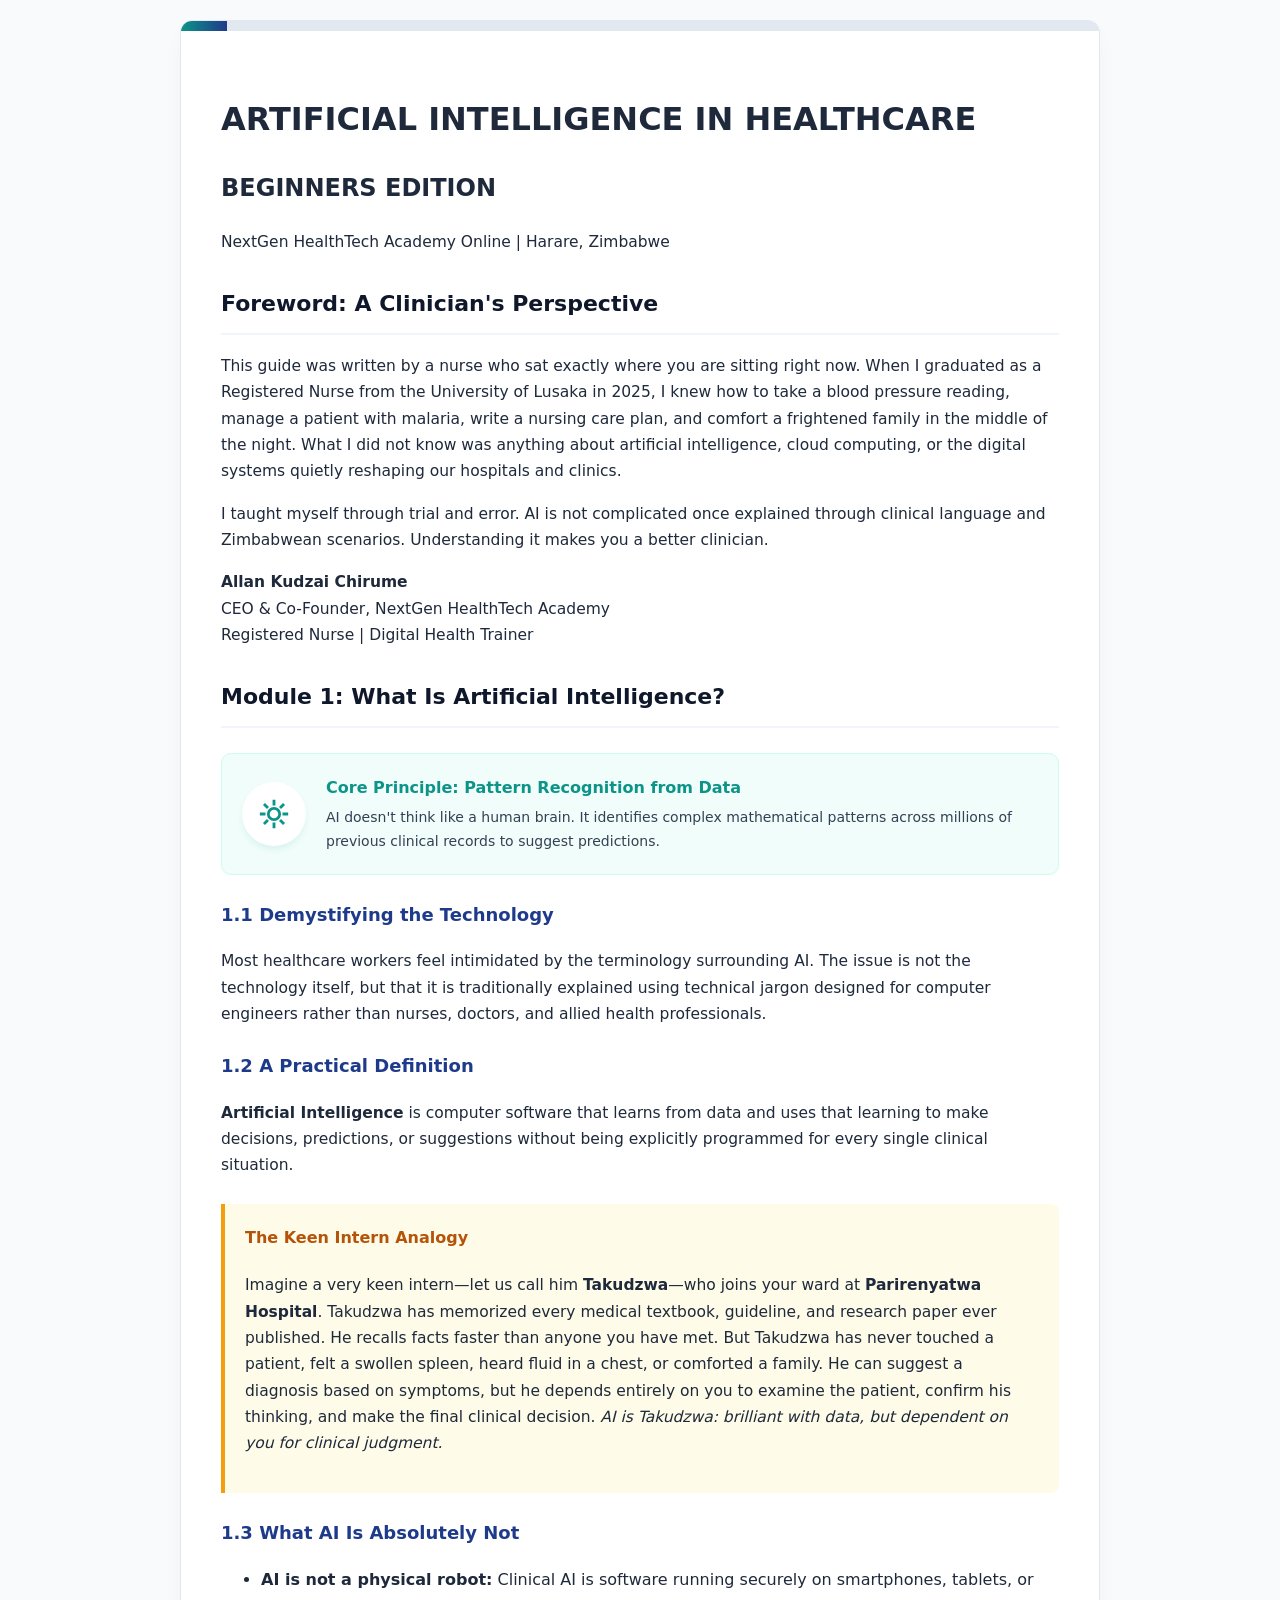
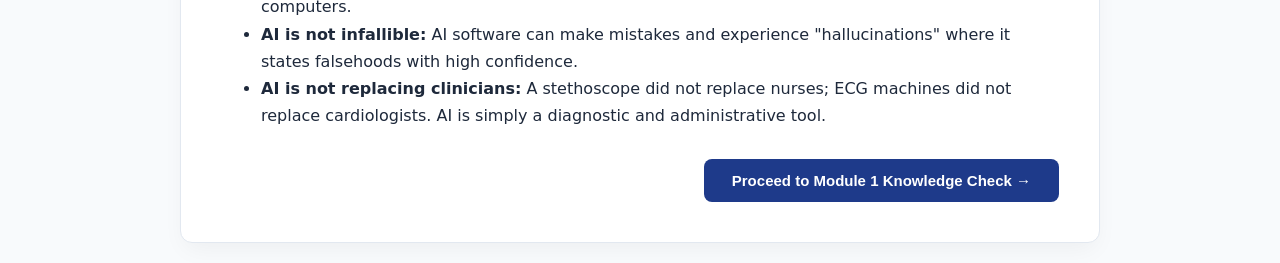
==== commit c8946039: "Added course content" ====
--- a/app/course.html
+++ b/app/course.html
@@ -3,402 +3,768 @@
 <head>
     <meta charset="UTF-8">
     <meta name="viewport" content="width=device-width, initial-scale=1.0">
-    <title>AI in Healthcare - NextGen HealthTech Academy</title>
+    <title>AI in Healthcare: Beginners Edition - NextGen HealthTech Academy</title>
     <style>
+        :root {
+            --primary: #1e3a8a;
+            --primary-dark: #0f172a;
+            --secondary: #0d9488;
+            --accent: #f59e0b;
+            --bg: #f8fafc;
+            --card-bg: #ffffff;
+            --text-main: #1e293b;
+            --text-muted: #64748b;
+            --border: #e2e8f0;
+            --success: #16a34a;
+            --danger: #dc2626;
+        }
+
         * { box-sizing: border-box; }
-        body { font-family: 'Segoe UI', Tahoma, Geneva, Verdana, sans-serif; background-color: #f4f7f6; margin: 0; padding: 20px; color: #333; line-height: 1.6; }
-        .course-container { max-width: 900px; margin: 0 auto; background: #ffffff; border-radius: 10px; box-shadow: 0 4px 15px rgba(0,0,0,0.08); padding: 40px; }
-        .progress-bar-container { background-color: #e2e8f0; border-radius: 20px; height: 12px; width: 100%; margin-bottom: 25px; overflow: hidden; }
-        .progress-bar { background: linear-gradient(90deg, #2c3e50, #3498db); height: 100%; width: 11%; transition: width 0.4s ease; }
-        .header-banner { text-align: center; border-bottom: 2px solid #2c3e50; padding-bottom: 20px; margin-bottom: 30px; }
-        .header-banner h1 { color: #2c3e50; margin: 0 0 5px 0; font-size: 26px; }
-        .header-banner h2 { color: #34495e; margin: 0 0 5px 0; font-size: 18px; }
-        .header-banner p { color: #7f8c8d; margin: 0; font-size: 14px; }
-        .mod-title { color: #2c3e50; border-bottom: 2px solid #edf2f7; padding-bottom: 10px; margin-top: 25px; }
-        .sub-title { color: #34495e; margin-top: 20px; font-size: 18px; }
-        .analogy-box { background-color: #f0f7fb; border-left: 4px solid #3498db; padding: 18px; margin: 20px 0; border-radius: 0 6px 6px 0; }
-        .analogy-box h4 { margin-top: 0; color: #2980b9; }
-        .quiz-box { background-color: #f8fafc; padding: 25px; border-radius: 8px; margin-top: 35px; border: 1px solid #cbd5e1; }
-        .quiz-title { color: #1e293b; margin-top: 0; font-size: 18px; }
-        .quiz-option { display: block; background: #ffffff; padding: 12px 15px; margin-bottom: 10px; border: 1px solid #e2e8f0; border-radius: 6px; cursor: pointer; transition: background 0.2s; }
-        .quiz-option:hover { background: #f1f5f9; }
-        .quiz-option input { margin-right: 10px; }
-        .btn-primary { background-color: #2c3e50; color: #ffffff; border: none; padding: 12px 25px; border-radius: 6px; cursor: pointer; font-size: 15px; font-weight: 600; margin-top: 10px; }
-        .btn-primary:hover { background-color: #1a252f; }
-        .error-msg { color: #dc2626; display: none; font-weight: bold; margin-top: 12px; font-size: 14px; }
+        body { font-family: 'Segoe UI', system-ui, -apple-system, sans-serif; background-color: var(--bg); color: var(--text-main); margin: 0; padding: 20px; line-height: 1.7; }
+        .course-shell { max-width: 920px; margin: 0 auto; background: var(--card-bg); border-radius: 12px; box-shadow: 0 10px 25px -5px rgba(0,0,0,0.05); border: 1px solid var(--border); overflow: hidden; }
         
-        /* Certificate Styles */
-        .cert-wrapper { display: none; border: 10px double #2c3e50; padding: 40px; text-align: center; background: #fffdf9; margin-top: 20px; border-radius: 8px; box-shadow: 0 0 20px rgba(0,0,0,0.1); }
-        .cert-title { font-size: 32px; color: #1a252f; text-transform: uppercase; margin-bottom: 10px; font-family: Georgia, serif; letter-spacing: 2px; }
-        .cert-name { font-size: 28px; color: #2c3e50; border-bottom: 2px solid #2c3e50; display: inline-block; padding: 5px 30px; margin: 20px 0; font-family: Georgia, serif; font-weight: bold; }
-        .cert-footer { display: flex; justify-content: space-between; margin-top: 50px; padding: 0 40px; }
-        .cert-signature { border-top: 1px solid #777; width: 220px; padding-top: 5px; font-size: 13px; color: #444; }
+        /* Progress & Header */
+        .progress-track { background-color: #e2e8f0; height: 10px; width: 100%; }
+        .progress-fill { background: linear-gradient(90deg, var(--secondary), var(--primary)); height: 100%; width: 5%; transition: width 0.4s ease; }
+        .course-body { padding: 40px; }
+        .header-box { text-align: center; border-bottom: 2px solid var(--border); padding-bottom: 25px; margin-bottom: 30px; }
+        .header-box h1 { color: var(--primary); margin: 0 0 6px 0; font-size: 26px; letter-spacing: -0.5px; }
+        .header-box h2 { color: var(--secondary); margin: 0 0 8px 0; font-size: 18px; font-weight: 600; }
+        .header-box p { color: var(--text-muted); font-size: 14px; margin: 0; }
+
+        /* Typography & Content */
+        h2.section-heading { color: var(--primary-dark); font-size: 22px; border-bottom: 2px solid #f1f5f9; padding-bottom: 10px; margin-top: 30px; display: flex; align-items: center; gap: 10px; }
+        h3.sub-heading { color: var(--primary); font-size: 18px; margin-top: 24px; }
+        p { margin-bottom: 16px; font-size: 15.5px; }
+
+        /* Visual Illustration Cards */
+        .illustration-card { display: flex; align-items: center; gap: 20px; background: #f0fdfa; border: 1px solid #ccfbf1; border-radius: 10px; padding: 20px; margin: 25px 0; }
+        .illustration-icon { flex-shrink: 0; width: 64px; height: 64px; background: #ffffff; border-radius: 50%; display: flex; align-items: center; justify-content: center; box-shadow: 0 4px 6px -1px rgba(13, 148, 136, 0.1); }
+        .illustration-content h4 { margin: 0 0 5px 0; color: var(--secondary); font-size: 16px; }
+        .illustration-content p { margin: 0; font-size: 14px; color: #334155; }
+
+        /* Callout Scenarios & Analogies */
+        .scenario-box { background-color: #f8fafc; border-left: 4px solid var(--primary); padding: 20px; margin: 25px 0; border-radius: 0 8px 8px 0; }
+        .scenario-box h4 { margin-top: 0; color: var(--primary); font-size: 16px; }
+        .analogy-box { background-color: #fefce8; border-left: 4px solid var(--accent); padding: 20px; margin: 25px 0; border-radius: 0 8px 8px 0; }
+        .analogy-box h4 { margin-top: 0; color: #b45309; font-size: 16px; }
+        .caution-box { background-color: #fef2f2; border-left: 4px solid var(--danger); padding: 20px; margin: 25px 0; border-radius: 0 8px 8px 0; }
+        .caution-box h4 { margin-top: 0; color: var(--danger); font-size: 16px; }
+
+        /* Interactive Controls & Quizzes */
+        .quiz-container { background: #f8fafc; border: 1px solid var(--border); border-radius: 10px; padding: 30px; margin-top: 20px; }
+        .quiz-option { display: block; background: #ffffff; padding: 14px 18px; margin-bottom: 12px; border: 1px solid var(--border); border-radius: 8px; cursor: pointer; transition: all 0.2s ease; font-size: 15px; }
+        .quiz-option:hover { background: #f1f5f9; border-color: #cbd5e1; }
+        .quiz-option input { margin-right: 12px; transform: scale(1.1); }
+        .btn { display: inline-flex; align-items: center; justify-content: center; gap: 8px; font-weight: 600; font-size: 15px; padding: 13px 28px; border-radius: 8px; border: none; cursor: pointer; transition: all 0.2s ease; }
+        .btn-primary { background: var(--primary); color: #ffffff; }
+        .btn-primary:hover { background: var(--primary-dark); }
+        .btn-secondary { background: var(--secondary); color: #ffffff; }
+        .btn-secondary:hover { background: #0f766e; }
+        .error-banner { background: #fee2e2; border: 1px solid #fca5a5; color: var(--danger); padding: 12px 16px; border-radius: 6px; margin: 15px 0; display: none; font-size: 14px; font-weight: 500; }
+
+        /* Certificate */
+        .cert-card { display: none; border: 12px double var(--primary); padding: 45px; text-align: center; background: #fffdfa; border-radius: 12px; margin-top: 20px; }
+        .cert-title { font-size: 34px; color: var(--primary-dark); font-family: Georgia, serif; text-transform: uppercase; letter-spacing: 2px; margin: 10px 0; }
+        .cert-name { font-size: 30px; color: var(--primary); border-bottom: 2px solid var(--primary); display: inline-block; padding: 5px 35px; margin: 20px 0; font-family: Georgia, serif; font-weight: bold; }
+        .cert-grid { display: flex; justify-content: space-between; margin-top: 60px; padding: 0 30px; text-align: center; }
+        .cert-sig { border-top: 1px solid #64748b; width: 220px; padding-top: 6px; font-size: 13px; color: #475569; }
 
         @media print {
             body * { visibility: hidden; }
-            .cert-wrapper, .cert-wrapper * { visibility: visible; }
-            .cert-wrapper { position: absolute; left: 0; top: 0; width: 100%; border: 10px double #2c3e50; display: block !important; }
+            .cert-card, .cert-card * { visibility: visible; }
+            .cert-card { position: absolute; left: 0; top: 0; width: 100%; display: block !important; border: 12px double #1e3a8a; }
             .no-print { display: none !important; }
         }
     </style>
 </head>
 <body>
 
-<div class="course-container" id="course-container">
-    <div class="progress-bar-container no-print">
-        <div class="progress-bar" id="course-progress"></div>
+<div class="course-shell">
+    <div class="progress-track no-print">
+        <div class="progress-fill" id="progress-bar"></div>
     </div>
 
-    <!-- ================= MODULE 1 ================= -->
-    <div id="module-1" class="module-section">
-        <div class="header-banner">
-            <h1>ARTIFICIAL INTELLIGENCE IN HEALTHCARE</h1>
-            <h2>BEGINNERS EDITION</h2>
-            <p>NEXTGEN HEALTHTECH ACADEMY ONLINE | Harare, Zimbabwe</p>
-        </div>
-
-        <h2 class="mod-title">Foreword</h2>
-        <p>This guide was written by a nurse who sat exactly where you are sitting right now. When I graduated as a Registered Nurse from the University of Lusaka in 2025, I knew how to take a blood pressure reading, manage a patient with malaria, and comfort a frightened family. What I did not know was anything about AI or cloud systems reshaping healthcare.</p>
-        <p>I taught myself through trial and error. AI is not complicated once explained through clinical language and Zimbabwean scenarios. Understanding it makes you a better clinician.</p>
-        <p><strong>Allan Kudzai Chirume</strong><br>CEO & Co-Founder, NextGen HealthTech Academy<br>Registered Nurse | Digital Health Trainer</p>
-
-        <h2 class="mod-title">Module 1: What Is Artificial Intelligence?</h2>
-        <h3 class="sub-title">1.1 & 1.2 A Practical Definition</h3>
-        <p>Artificial intelligence is computer software that learns from data to make decisions, predictions, or suggestions — without being explicitly programmed for every scenario.</p>
+    <div class="course-body">
+
+        <!-- ==========================================
+             MODULE 1: LESSON SCREEN
+        =========================================== -->
+        <div id="view-m1-lesson" class="course-view">
+            <div class="header-banner">
+                <h1>ARTIFICIAL INTELLIGENCE IN HEALTHCARE</h1>
+                <h2>BEGINNERS EDITION</h2>
+                <p>NextGen HealthTech Academy Online | Harare, Zimbabwe</p>
+            </div>
+
+            <h2 class="section-heading">Foreword: A Clinician's Perspective</h2>
+            <p>This guide was written by a nurse who sat exactly where you are sitting right now. When I graduated as a Registered Nurse from the University of Lusaka in 2025, I knew how to take a blood pressure reading, manage a patient with malaria, write a nursing care plan, and comfort a frightened family in the middle of the night. What I did not know was anything about artificial intelligence, cloud computing, or the digital systems quietly reshaping our hospitals and clinics.</p>
+            <p>I taught myself through trial and error. AI is not complicated once explained through clinical language and Zimbabwean scenarios. Understanding it makes you a better clinician.</p>
+            <p><strong>Allan Kudzai Chirume</strong><br>CEO & Co-Founder, NextGen HealthTech Academy<br>Registered Nurse | Digital Health Trainer</p>
+
+            <h2 class="section-heading">Module 1: What Is Artificial Intelligence?</h2>
+            
+            <div class="illustration-card">
+                <div class="illustration-icon">
+                    <svg width="34" height="34" viewBox="0 0 24 24" fill="none" stroke="#0d9488" stroke-width="2"><path d="M12 2v4M12 18v4M4.93 4.93l2.83 2.83M16.24 16.24l2.83 2.83M2 12h4M18 12h4M4.93 19.07l2.83-2.83M16.24 7.76l2.83-2.83"/><circle cx="12" cy="12" r="4"/></svg>
+                </div>
+                <div class="illustration-content">
+                    <h4>Core Principle: Pattern Recognition from Data</h4>
+                    <p>AI doesn't think like a human brain. It identifies complex mathematical patterns across millions of previous clinical records to suggest predictions.</p>
+                </div>
+            </div>
+
+            <h3 class="sub-heading">1.1 Demystifying the Technology</h3>
+            <p>Most healthcare workers feel intimidated by the terminology surrounding AI. The issue is not the technology itself, but that it is traditionally explained using technical jargon designed for computer engineers rather than nurses, doctors, and allied health professionals.</p>
+
+            <h3 class="sub-heading">1.2 A Practical Definition</h3>
+            <p><strong>Artificial Intelligence</strong> is computer software that learns from data and uses that learning to make decisions, predictions, or suggestions without being explicitly programmed for every single clinical situation.</p>
+
+            <div class="analogy-box">
+                <h4>The Keen Intern Analogy</h4>
+                <p>Imagine a very keen intern—let us call him <strong>Takudzwa</strong>—who joins your ward at <strong>Parirenyatwa Hospital</strong>. Takudzwa has memorized every medical textbook, guideline, and research paper ever published. He recalls facts faster than anyone you have met. But Takudzwa has never touched a patient, felt a swollen spleen, heard fluid in a chest, or comforted a family. He can suggest a diagnosis based on symptoms, but he depends entirely on you to examine the patient, confirm his thinking, and make the final clinical decision. <em>AI is Takudzwa: brilliant with data, but dependent on you for clinical judgment.</em></p>
+            </div>
+
+            <h3 class="sub-heading">1.3 What AI Is Absolutely Not</h3>
+            <ul>
+                <li><strong>AI is not a physical robot:</strong> Clinical AI is software running securely on smartphones, tablets, or computers.</li>
+                <li><strong>AI is not infallible:</strong> AI software can make mistakes and experience "hallucinations" where it states falsehoods with high confidence.</li>
+                <li><strong>AI is not replacing clinicians:</strong> A stethoscope did not replace nurses; ECG machines did not replace cardiologists. AI is simply a diagnostic and administrative tool.</li>
+            </ul>
+
+            <div style="text-align: right; margin-top: 30px;">
+                <button class="btn btn-primary" onclick="showView('view-m1-quiz')">Proceed to Module 1 Knowledge Check &rarr;</button>
+            </div>
+        </div>
+
+        <!-- ==========================================
+             MODULE 1: QUIZ SCREEN
+        =========================================== -->
+        <div id="view-m1-quiz" class="course-view" style="display: none;">
+            <h2 class="section-heading">Module 1: Knowledge Check</h2>
+            <p>Answer the following question correctly to unlock Module 2.</p>
+
+            <div class="quiz-container">
+                <p><strong>Question:</strong> Based on the Takudzwa analogy at Parirenyatwa Hospital, what is the exact clinical role of AI in patient care?</p>
+                <label class="quiz-option"><input type="radio" name="m1_q" value="w1"> A) AI replaces the nurse or doctor in physically examining patients.</label>
+                <label class="quiz-option"><input type="radio" name="m1_q" value="w2"> B) AI provides infallible decisions that do not require clinical review.</label>
+                <label class="quiz-option"><input type="radio" name="m1_q" value="correct"> C) AI processes data and suggests possibilities, but depends on the healthcare professional for examination and final decisions.</label>
+
+                <div id="m1-error" class="error-banner">Incorrect. Remember: What does Takudzwa lack when standing beside a patient's bed?</div>
+                <button class="btn btn-secondary" onclick="checkModuleQuiz(1, 'm1_q', 'view-m2-lesson')">Submit Answer</button>
+            </div>
+        </div>
+
+        <!-- ==========================================
+             MODULE 2: LESSON SCREEN
+        =========================================== -->
+        <div id="view-m2-lesson" class="course-view" style="display: none;">
+            <h2 class="section-heading">Module 2: AI Is Already in Your Hospital</h2>
+            
+            <div class="illustration-card">
+                <div class="illustration-icon">
+                    <svg width="34" height="34" viewBox="0 0 24 24" fill="none" stroke="#0d9488" stroke-width="2"><path d="M22 12h-4l-3 9L9 3l-3 9H2"/></svg>
+                </div>
+                <div class="illustration-content">
+                    <h4>Clinical Integration: Silent Operational AI</h4>
+                    <p>AI is already operating behind EHR systems, diagnostic alert rules, and regional epidemiological forecasting models across Zimbabwe.</p>
+                </div>
+            </div>
+
+            <h3 class="sub-heading">2.1 The Everyday AI You Already Use</h3>
+            <p>Healthcare professionals often believe AI is a futuristic concept. In reality, modern Zimbabwean facilities already use AI daily:</p>
+            <ul>
+                <li><strong>EHR Autocomplete:</strong> When typing clinical diagnoses into Electronic Health Records, automated suggestions are driven by Natural Language Processing algorithms.</li>
+                <li><strong>Critical Laboratory Alerts:</strong> When automated hematology or biochemistry analyzers flag a result in red text as "CRITICAL - HIGH", rule-based AI algorithms determine clinical urgency.</li>
+                <li><strong>Pharmacy Drug Interaction Systems:</strong> Automated warnings triggered when prescribing contra-indicated medications are generated by clinical AI safety databases.</li>
+            </ul>
+
+            <h3 class="sub-heading">2.2 Regional and Local AI Deployments in Zimbabwe</h3>
+            <div class="scenario-box">
+                <h4>Zimbabwe Case Study: CAD4TB and Epidemiological Forecasting</h4>
+                <p><strong>CAD4TB:</strong> Deployed in hospitals across Harare, Bulawayo, and several provincial centers, CAD4TB reads chest X-rays in under two seconds to identify signs of pulmonary tuberculosis, triaging high-risk patients for urgent sputum tests.</p>
+                <p><strong>MOHCC Malaria Models:</strong> The Ministry of Health and Child Care utilizes predictive algorithms that correlate rainfall, temperature, and historical case records to forecast district malaria surges weeks before they occur, allowing targeted deployment of indoor spraying and mosquito nets.</p>
+            </div>
+
+            <div style="text-align: right; margin-top: 30px;">
+                <button class="btn btn-primary" onclick="showView('view-m2-quiz')">Proceed to Module 2 Knowledge Check &rarr;</button>
+            </div>
+        </div>
+
+        <!-- ==========================================
+             MODULE 2: QUIZ SCREEN
+        =========================================== -->
+        <div id="view-m2-quiz" class="course-view" style="display: none;">
+            <h2 class="section-heading">Module 2: Knowledge Check</h2>
+            <div class="quiz-container">
+                <p><strong>Question:</strong> How is the CAD4TB AI tool currently utilized in Zimbabwean healthcare centers?</p>
+                <label class="quiz-option"><input type="radio" name="m2_q" value="w1"> A) It automatically prescribes antibiotics without clinician oversight.</label>
+                <label class="quiz-option"><input type="radio" name="m2_q" value="correct"> B) It reads chest X-rays in seconds to score TB probability and prioritize urgent cases.</label>
+                <label class="quiz-option"><input type="radio" name="m2_q" value="w2"> C) It handles hospital billing and insurance pre-authorisations.</label>
+
+                <div id="m2-error" class="error-banner">Incorrect. Review Section 2.2 on TB radiology screening.</div>
+                <button class="btn btn-secondary" onclick="checkModuleQuiz(2, 'm2_q', 'view-m3-lesson')">Submit Answer</button>
+            </div>
+        </div>
+
+        <!-- ==========================================
+             MODULE 3: LESSON SCREEN
+        =========================================== -->
+        <div id="view-m3-lesson" class="course-view" style="display: none;">
+            <h2 class="section-heading">Module 3: The Four Types of AI in Healthcare</h2>
+            
+            <p>Not all AI tools operate the same way. Understanding the four core branches allows clinicians to select the right tool for specific clinical or administrative tasks:</p>
+
+            <div class="scenario-box">
+                <h4>1. Natural Language Processing (NLP) — AI That Reads and Writes</h4>
+                <p>NLP understands, analyzes, and produces human text and speech. Powers tools like ChatGPT, Microsoft Copilot, and Whisper. In clinics, NLP drafts discharge summaries, transcribes doctor dictations into structured SOAP notes, and translates clinical guidelines.</p>
+            </div>
+
+            <div class="scenario-box">
+                <h4>2. Computer Vision — AI That Sees</h4>
+                <p>Computer Vision analyzes medical imagery including X-rays, skin photographs, retinal scans, and microscope slides. In Zimbabwe, it assists in spotting malaria parasites on blood slides and screening for diabetic retinopathy using specialized mobile camera attachments.</p>
+            </div>
+
+            <div class="scenario-box">
+                <h4>3. Predictive AI — AI That Forecasts</h4>
+                <p>Predictive AI analyzes longitudinal data to calculate the mathematical probability of future clinical events. Used in intensive care units to detect early sepsis deterioration patterns before clinical collapse occurs.</p>
+            </div>
+
+            <div class="scenario-box">
+                <h4>4. Conversational AI — AI That Interacts</h4>
+                <p>Conversational AI conducts intelligent dialogue to guide users through diagnostic workflows. Examples include <em>Ada Health</em>, which asks patients or community health workers structured triage questions to recommend appropriate levels of care.</p>
+            </div>
+
+            <div style="text-align: right; margin-top: 30px;">
+                <button class="btn btn-primary" onclick="showView('view-m3-quiz')">Proceed to Module 3 Knowledge Check &rarr;</button>
+            </div>
+        </div>
+
+        <!-- ==========================================
+             MODULE 3: QUIZ SCREEN
+        =========================================== -->
+        <div id="view-m3-quiz" class="course-view" style="display: none;">
+            <h2 class="section-heading">Module 3: Knowledge Check</h2>
+            <div class="quiz-container">
+                <p><strong>Question:</strong> An algorithm designed to analyze a digital photograph of a skin lesion or an X-ray belongs to which branch of AI?</p>
+                <label class="quiz-option"><input type="radio" name="m3_q" value="w1"> A) Natural Language Processing (NLP)</label>
+                <label class="quiz-option"><input type="radio" name="m3_q" value="correct"> B) Computer Vision</label>
+                <label class="quiz-option"><input type="radio" name="m3_q" value="w2"> C) Conversational AI</label>
+
+                <div id="m3-error" class="error-banner">Incorrect. Think about which branch of AI is trained to process visual imagery.</div>
+                <button class="btn btn-secondary" onclick="checkModuleQuiz(3, 'm3_q', 'view-m4-lesson')">Submit Answer</button>
+            </div>
+        </div>
+
+        <!-- ==========================================
+             MODULE 4: LESSON SCREEN
+        =========================================== -->
+        <div id="view-m4-lesson" class="course-view" style="display: none;">
+            <h2 class="section-heading">Module 4: Essential AI Tools Available Today</h2>
+            
+            <div class="illustration-card">
+                <div class="illustration-icon">
+                    <svg width="34" height="34" viewBox="0 0 24 24" fill="none" stroke="#0d9488" stroke-width="2"><rect x="5" y="2" width="14" height="20" rx="2" ry="2"/><line x1="12" y1="18" x2="12.01" y2="18"/></svg>
+                </div>
+                <div class="illustration-content">
+                    <h4>Accessible Smartphone Tools</h4>
+                    <p>Modern clinical AI tools do not require supercomputers. They operate on standard smartphones over mobile web connections.</p>
+                </div>
+            </div>
+
+            <h3 class="sub-heading">Practical Clinical AI Toolkit</h3>
+            <ul>
+                <li><strong>ChatGPT (OpenAI):</strong> Writing assistant for drafting anonymized discharge summaries, referral letters, and patient education brochures in seconds.</li>
+                <li><strong>Ada Health:</strong> A diagnostic triage app used globally by clinicians and community health workers to assess complex symptom presentations.</li>
+                <li><strong>Microsoft Copilot:</strong> Document summarization, administrative reports, and clinical audit data formatting built directly into Office tools.</li>
+                <li><strong>Google Translate:</strong> Real-time clinical translation into local languages (Shona, Ndebele), ensuring patients understand their discharge instructions and medication regimens.</li>
+                <li><strong>Whisper / Otter.ai:</strong> Speech-to-text transcription converting spoken ward observations into typed medical documentation.</li>
+            </ul>
+
+            <div style="text-align: right; margin-top: 30px;">
+                <button class="btn btn-primary" onclick="showView('view-m4-quiz')">Proceed to Module 4 Knowledge Check &rarr;</button>
+            </div>
+        </div>
+
+        <!-- ==========================================
+             MODULE 4: QUIZ SCREEN
+        =========================================== -->
+        <div id="view-m4-quiz" class="course-view" style="display: none;">
+            <h2 class="section-heading">Module 4: Knowledge Check</h2>
+            <div class="quiz-container">
+                <p><strong>Question:</strong> Why is the application of AI translation tools like Google Translate considered a patient safety measure in Zimbabwean hospitals?</p>
+                <label class="quiz-option"><input type="radio" name="m4_q" value="correct"> A) Patients who receive clear discharge instructions in their first language (e.g., Shona or Ndebele) are significantly more adherent to medication regimens.</label>
+                <label class="quiz-option"><input type="radio" name="m4_q" value="w1"> B) It replaces the need for clinical staff to obtain informed consent.</label>
+                <label class="quiz-option"><input type="radio" name="m4_q" value="w2"> C) It automatically translates medical bills for foreign insurance providers.</label>
+
+                <div id="m4-error" class="error-banner">Incorrect. Consider the clinical link between language comprehension and treatment adherence.</div>
+                <button class="btn btn-secondary" onclick="checkModuleQuiz(4, 'm4_q', 'view-m5-lesson')">Submit Answer</button>
+            </div>
+        </div>
+
+        <!-- ==========================================
+             MODULE 5: LESSON SCREEN
+        =========================================== -->
+        <div id="view-m5-lesson" class="course-view" style="display: none;">
+            <h2 class="section-heading">Module 5: Clinical Practice Scenarios in Zimbabwe</h2>
+            
+            <p>Here are real-world case studies illustrating how clinical AI operates inside Zimbabwean healthcare settings:</p>
+
+            <div class="scenario-box">
+                <h4>Case 1: Rural Triage at 2 AM (Mashonaland East)</h4>
+                <p>Nurse Tendai is on duty alone when a confused 34-year-old male arrives with high fever (39.8°C), BP 80/50, and jaundice. Tendai uses ChatGPT on her phone to enter anonymized vital signs, requesting resuscitation priorities and an SBAR briefing structure. The AI provides a systematic sequence (oxygen, IV access, fluid resuscitation, RDT/blood cultures before antibiotics, and hourly urine output). Tendai provides a concise SBAR handover to the doctor, who orders IV artesunate for severe malaria with septic shock. <em>The AI provided structure under pressure; Tendai made the clinical decisions.</em></p>
+            </div>
+
+            <div class="scenario-box">
+                <h4>Case 2: Emergency Pre-Authorisation at Avenues Clinic</h4>
+                <p>An administrative clerk, Chipo, must obtain urgent CIMAS medical aid approval for an emergency appendectomy for a perforated appendix at 4 PM on a Friday. Using ChatGPT, she inputs the clinical indications to generate a professional, medically justified pre-authorisation letter in 30 seconds. The surgeon reviews and signs, and CIMAS approves within 20 minutes.</p>
+            </div>
+
+            <div class="scenario-box">
+                <h4>Case 3: Combating WhatsApp Misinformation (Chitungwiza General)</h4>
+                <p>A diabetic patient stops taking insulin after reading viral WhatsApp claims that insulin causes renal failure. Nurse Rudo uses AI to generate an empathetic, evidence-based refutation translated into Shona. The patient reads the explanation in her primary language, resumes therapy, and stabilizes.</p>
+            </div>
+
+            <div style="text-align: right; margin-top: 30px;">
+                <button class="btn btn-primary" onclick="showView('view-m5-quiz')">Proceed to Module 5 Knowledge Check &rarr;</button>
+            </div>
+        </div>
+
+        <!-- ==========================================
+             MODULE 5: QUIZ SCREEN
+        =========================================== -->
+        <div id="view-m5-quiz" class="course-view" style="display: none;">
+            <h2 class="section-heading">Module 5: Knowledge Check</h2>
+            <div class="quiz-container">
+                <p><strong>Question:</strong> Across all clinical scenarios in Zimbabwe, what is the golden rule regarding accountability?</p>
+                <label class="quiz-option"><input type="radio" name="m5_q" value="w1"> A) The AI system assumes legal responsibility if its prompt was worded accurately.</label>
+                <label class="quiz-option"><input type="radio" name="m5_q" value="correct"> B) The healthcare professional retains full clinical judgment, verification authority, and professional responsibility.</label>
+                <label class="quiz-option"><input type="radio" name="m5_q" value="w2"> C) The hospital IT administrator assumes responsibility for AI outputs.</label>
+
+                <div id="m5-error" class="error-banner">Incorrect. Clinical responsibility never transfers away from the practitioner.</div>
+                <button class="btn btn-secondary" onclick="checkModuleQuiz(5, 'm5_q', 'view-m6-lesson')">Submit Answer</button>
+            </div>
+        </div>
+
+        <!-- ==========================================
+             MODULE 6: LESSON SCREEN
+        =========================================== -->
+        <div id="view-m6-lesson" class="course-view" style="display: none;">
+            <h2 class="section-heading">Module 6: Ethics, Safety, and Algorithmic Bias</h2>
+            
+            <div class="caution-box">
+                <h4>6.1 Patient Confidentiality & The Law</h4>
+                <p><strong>Non-Negotiable Rule:</strong> Never paste identifiable patient information (patient names, national ID numbers, hospital record numbers, addresses, or dates of birth) into public AI platforms. Under Zimbabwe's <strong>Cyber and Data Protection Act (2021)</strong>, healthcare professionals have strict legal obligations to protect patient privacy. Use anonymized clinical details only.</p>
+            </div>
+
+            <h3 class="sub-heading">6.2 AI Hallucinations</h3>
+            <p>AI models predict sequences of words based on probabilities. When an AI does not know an answer, it can fabricate convincing but incorrect medical statements (hallucinations). Every AI-generated clinical output—whether a drug dosage or differential diagnosis—must be verified against the <strong>EDLIZ formulary</strong> or senior clinical judgment.</p>
+
+            <div class="caution-box">
+                <h4>6.3 Algorithmic Bias Against African Patients</h4>
+                <p>The vast majority of global diagnostic AI models were trained on datasets from North American and European populations. Consequently, algorithms assessing dermatological lesions or chest X-rays can exhibit reduced accuracy when evaluating darker skin tones or regional disease strains in African patients. <em>Your clinical assessment serves as the essential safeguard and correction mechanism.</em></p>
+            </div>
+
+            <div style="text-align: right; margin-top: 30px;">
+                <button class="btn btn-primary" onclick="showView('view-m6-quiz')">Proceed to Module 6 Knowledge Check &rarr;</button>
+            </div>
+        </div>
+
+        <!-- ==========================================
+             MODULE 6: QUIZ SCREEN
+        =========================================== -->
+        <div id="view-m6-quiz" class="course-view" style="display: none;">
+            <h2 class="section-heading">Module 6: Knowledge Check</h2>
+            <div class="quiz-container">
+                <p><strong>Question:</strong> Why must Zimbabwean clinicians remain vigilant when using foreign-developed diagnostic AI tools?</p>
+                <label class="quiz-option"><input type="radio" name="m6_q" value="w1"> A) Public AI systems only operate during European time zones.</label>
+                <label class="quiz-option"><input type="radio" name="m6_q" value="correct"> B) Training data bias can result in lower accuracy on darker skin phenotypes and African patient presentations.</label>
+                <label class="quiz-option"><input type="radio" name="m6_q" value="w2"> C) Zimbabwean telecommunication firewalls prevent clinical data transfers.</label>
+
+                <div id="m6-error" class="error-banner">Incorrect. Review Section 6.3 regarding demographic dataset representation.</div>
+                <button class="btn btn-secondary" onclick="checkModuleQuiz(6, 'm6_q', 'view-m7-lesson')">Submit Answer</button>
+            </div>
+        </div>
+
+        <!-- ==========================================
+             MODULE 7: LESSON SCREEN
+        =========================================== -->
+        <div id="view-m7-lesson" class="course-view" style="display: none;">
+            <h2 class="section-heading">Module 7: AI Workflows for Specific Clinical Roles</h2>
+            
+            <p>AI delivers different efficiencies depending on your healthcare specialty:</p>
+
+            <div class="scenario-box">
+                <h4>For Nurses & Midwives</h4>
+                <p>Immediate productivity gains occur in clinical documentation (drafting care plans, handover summaries, discharge instructions) and patient communication via real-time vernacular translation.</p>
+            </div>
+
+            <div class="scenario-box">
+                <h4>For Doctors & Clinicians</h4>
+                <p>AI extends diagnostic capacity through radiology triage, ECG pattern recognition, differential diagnosis cross-checks, and rapid summarization of clinical research literature.</p>
+            </div>
+
+            <div class="scenario-box">
+                <h4>For Hospital Administrators</h4>
+                <p>Automates medical justification letters, insurance correspondence, bed occupancy reporting, and internal operational summaries, reducing routine documentation time by over 50%.</p>
+            </div>
+
+            <div class="scenario-box">
+                <h4>For Community Health Workers</h4>
+                <p>Enables structured mobile triage in rural outposts using symptom algorithms (e.g., Ada Health) and creates culturally aligned public health education materials in local languages.</p>
+            </div>
+
+            <div style="text-align: right; margin-top: 30px;">
+                <button class="btn btn-primary" onclick="showView('view-m7-quiz')">Proceed to Module 7 Knowledge Check &rarr;</button>
+            </div>
+        </div>
+
+        <!-- ==========================================
+             MODULE 7: QUIZ SCREEN
+        =========================================== -->
+        <div id="view-m7-quiz" class="course-view" style="display: none;">
+            <h2 class="section-heading">Module 7: Knowledge Check</h2>
+            <div class="quiz-container">
+                <p><strong>Question:</strong> How do Community Health Workers in rural Zimbabwe benefit most from mobile AI tools?</p>
+                <label class="quiz-option"><input type="radio" name="m7_q" value="w1"> A) Performing automated minor surgeries in remote outposts.</label>
+                <label class="quiz-option"><input type="radio" name="m7_q" value="correct"> B) Utilizing structured symptom triage frameworks and generating health education in local languages.</label>
+                <label class="quiz-option"><input type="radio" name="m7_q" value="w2"> C) Replacing district hospital referral pathways entirely.</label>
+
+                <div id="m7-error" class="error-banner">Incorrect. Review Section 7.4 on community outreach applications.</div>
+                <button class="btn btn-secondary" onclick="checkModuleQuiz(7, 'm7_q', 'view-m8-lesson')">Submit Answer</button>
+            </div>
+        </div>
+
+        <!-- ==========================================
+             MODULE 8: LESSON SCREEN
+        =========================================== -->
+        <div id="view-m8-lesson" class="course-view" style="display: none;">
+            <h2 class="section-heading">Module 8: The 7-Day Clinical AI Implementation Plan</h2>
+            
+            <p>Real learning occurs through structured, hands-on clinical practice:</p>
+            <ul>
+                <li><strong>Day 1 (First Interaction):</strong> Draft an anonymized discharge instruction note for an uncomplicated malaria patient treated with Coartem.</li>
+                <li><strong>Day 2 (Translation Verification):</strong> Translate the instructions into Shona or Ndebele using Google Translate and verify clinical phrasing with a colleague.</li>
+                <li><strong>Day 3 (Triage Simulation):</strong> Execute a simulated symptom triage workflow in Ada Health for an acute febrile illness.</li>
+                <li><strong>Day 4 (Peer Teaching):</strong> Train a nursing or administrative colleague on drafting and the patient data privacy rule.</li>
+                <li><strong>Days 5 to 7 (Real Workflow Integration):</strong> Apply AI to at least one real writing task (referral letter, pre-authorisation request, handover note) and evaluate documentation time saved.</li>
+            </ul>
+
+            <div style="text-align: right; margin-top: 30px;">
+                <button class="btn btn-primary" onclick="showView('view-m8-quiz')">Proceed to Module 8 Knowledge Check &rarr;</button>
+            </div>
+        </div>
+
+        <!-- ==========================================
+             MODULE 8: QUIZ SCREEN
+        =========================================== -->
+        <div id="view-m8-quiz" class="course-view" style="display: none;">
+            <h2 class="section-heading">Module 8: Knowledge Check</h2>
+            <div class="quiz-container">
+                <p><strong>Question:</strong> What is the strategic purpose of Day 4 in the 7-Day Implementation Plan?</p>
+                <label class="quiz-option"><input type="radio" name="m8_q" value="w1"> A) Purchasing enterprise AI licenses for the entire hospital.</label>
+                <label class="quiz-option"><input type="radio" name="m8_q" value="correct"> B) Teaching a fellow clinician to multiply impact and reinforce data safety protocols.</label>
+                <label class="quiz-option"><input type="radio" name="m8_q" value="w2"> C) Discontinuing all manual paper-based record keeping.</label>
+
+                <div id="m8-error" class="error-banner">Incorrect. Review Section 8.4 regarding peer training and capacity building.</div>
+                <button class="btn btn-secondary" onclick="checkModuleQuiz(8, 'm8_q', 'view-m9-lesson')">Submit Answer</button>
+            </div>
+        </div>
+
+        <!-- ==========================================
+             MODULE 9: LESSON SCREEN
+        =========================================== -->
+        <div id="view-m9-lesson" class="course-view" style="display: none;">
+            <h2 class="section-heading">Module 9: The Golden Rules of Healthcare AI</h2>
+            
+            <p>NextGen HealthTech Academy delivers digital training across Zimbabwe aligned with CPD frameworks (HPAZ, NCZ, MDPCZ). Before proceeding to your examination, commit these seven golden rules to memory:</p>
+
+            <div class="analogy-box" style="border-left-color: var(--secondary); background: #f0fdf4;">
+                <h4 style="color: var(--secondary);">The 7 Golden Rules of Clinical AI</h4>
+                <ol style="margin-bottom: 0; padding-left: 20px;">
+                    <li><strong>Never share identifiable patient information</strong> with public AI models.</li>
+                    <li><strong>Always verify AI outputs</strong> against your clinical training and national formularies (EDLIZ).</li>
+                    <li><strong>Actively account for demographic training bias</strong> in African populations.</li>
+                    <li><strong>Professional accountability never transfers to software.</strong> You remain legally responsible.</li>
+                    <li><strong>AI drafts; you review, approve, and sign.</strong></li>
+                    <li><strong>Maintain transparent communication</strong> with patients when AI tools support their care.</li>
+                    <li><strong>Use AI to enhance clinical quality</strong>, not to rush clinical judgment.</li>
+                </ol>
+            </div>
+
+            <div style="text-align: center; margin-top: 40px;">
+                <button class="btn btn-primary" style="background: #16a34a; font-size: 16px; padding: 15px 35px;" onclick="showView('view-final-exam')">Proceed to Final Certification Examination (15 Questions) &rarr;</button>
+            </div>
+        </div>
+
+        <!-- ==========================================
+             FINAL EXAMINATION (15 QUESTIONS)
+        =========================================== -->
+        <div id="view-final-exam" class="course-view" style="display: none;">
+            <h2 class="section-heading">Final Certification Examination</h2>
+            <p style="color: var(--text-muted);">This comprehensive exam comprises 15 questions covering clinical workflows, ethics, data safety, and AI concepts. A score of at least 80% (12/15) is required to unlock your Certificate of Completion.</p>
+
+            <form id="final-exam-form">
+                <!-- Q1 -->
+                <div class="quiz-container">
+                    <p><strong>1. According to the Parirenyatwa Hospital analogy, what does Takudzwa (the AI) lack?</strong></p>
+                    <label class="quiz-option"><input type="radio" name="fe1" value="w"> A) Access to medical textbooks and guidelines.</label>
+                    <label class="quiz-option"><input type="radio" name="fe1" value="correct"> B) Physical clinical examination skills, patient empathy, and final decision-making judgment.</label>
+                    <label class="quiz-option"><input type="radio" name="fe1" value="w"> C) Computational data processing capabilities.</label>
+                </div>
+
+                <!-- Q2 -->
+                <div class="quiz-container">
+                    <p><strong>2. Which AI tool is currently deployed in Zimbabwean hospitals to triage chest X-rays for Tuberculosis?</strong></p>
+                    <label class="quiz-option"><input type="radio" name="fe2" value="correct"> A) CAD4TB</label>
+                    <label class="quiz-option"><input type="radio" name="fe2" value="w"> B) Otter.ai</label>
+                    <label class="quiz-option"><input type="radio" name="fe2" value="w"> C) Microsoft Copilot</label>
+                </div>
+
+                <!-- Q3 -->
+                <div class="quiz-container">
+                    <p><strong>3. Which branch of AI enables software to interpret medical imagery such as blood slides and X-rays?</strong></p>
+                    <label class="quiz-option"><input type="radio" name="fe3" value="w"> A) Natural Language Processing (NLP)</label>
+                    <label class="quiz-option"><input type="radio" name="fe3" value="correct"> B) Computer Vision</label>
+                    <label class="quiz-option"><input type="radio" name="fe3" value="w"> C) Conversational AI</label>
+                </div>
+
+                <!-- Q4 -->
+                <div class="quiz-container">
+                    <p><strong>4. How does the Ministry of Health and Child Care (MOHCC) utilize predictive AI algorithms?</strong></p>
+                    <label class="quiz-option"><input type="radio" name="fe4" value="correct"> A) Forecasting regional malaria surges based on meteorological and historical data.</label>
+                    <label class="quiz-option"><input type="radio" name="fe4" value="w"> B) Automating hospital payroll calculations.</label>
+                    <label class="quiz-option"><input type="radio" name="fe4" value="w"> C) Designing pharmaceutical manufacturing plants.</label>
+                </div>
+
+                <!-- Q5 -->
+                <div class="quiz-container">
+                    <p><strong>5. Which Zimbabwean law places legal obligations on healthcare workers regarding the protection of patient data?</strong></p>
+                    <label class="quiz-option"><input type="radio" name="fe5" value="correct"> A) Cyber and Data Protection Act (2021)</label>
+                    <label class="quiz-option"><input type="radio" name="fe5" value="w"> B) Companies and Other Business Entities Act</label>
+                    <label class="quiz-option"><input type="radio" name="fe5" value="w"> C) Medical Services Act (1998)</label>
+                </div>
+
+                <!-- Q6 -->
+                <div class="quiz-container">
+                    <p><strong>6. What is strictly forbidden when using public conversational AI tools like ChatGPT in clinical practice?</strong></p>
+                    <label class="quiz-option"><input type="radio" name="fe6" value="correct"> A) Pasting identifiable patient information (names, national ID numbers, hospital IDs).</label>
+                    <label class="quiz-option"><input type="radio" name="fe6" value="w"> B) Requesting translations into Shona or Ndebele.</label>
+                    <label class="quiz-option"><input type="radio" name="fe6" value="w"> C) Entering anonymized vital signs or clinical timelines.</label>
+                </div>
+
+                <!-- Q7 -->
+                <div class="quiz-container">
+                    <p><strong>7. What is an AI "hallucination" in a medical context?</strong></p>
+                    <label class="quiz-option"><input type="radio" name="fe7" value="w"> A) A physical computer screen glitch.</label>
+                    <label class="quiz-option"><input type="radio" name="fe7" value="correct"> B) When an AI model generates incorrect or fabricated clinical facts with high confidence.</label>
+                    <label class="quiz-option"><input type="radio" name="fe7" value="w"> C) A slow internet connection on a hospital server.</label>
+                </div>
+
+                <!-- Q8 -->
+                <div class="quiz-container">
+                    <p><strong>8. Why must Zimbabwean clinicians scrutinize international dermatology and diagnostic AI models?</strong></p>
+                    <label class="quiz-option"><input type="radio" name="fe8" value="correct"> A) Algorithmic training datasets often underrepresent darker skin tones and African disease presentations.</label>
+                    <label class="quiz-option"><input type="radio" name="fe8" value="w"> B) AI models do not function on African network frequencies.</label>
+                    <label class="quiz-option"><input type="radio" name="fe8" value="w"> C) International models cannot read English clinical terms.</label>
+                </div>
+
+                <!-- Q9 -->
+                <div class="quiz-container">
+                    <p><strong>9. If an AI-suggested drug dose leads to an adverse patient outcome, who is legally responsible under the Health Professions Act?</strong></p>
+                    <label class="quiz-option"><input type="radio" name="fe9" value="w"> A) The software developer who trained the AI model.</label>
+                    <label class="quiz-option"><input type="radio" name="fe9" value="correct"> B) The licensed healthcare professional who reviewed, approved, and administered the treatment.</label>
+                    <label class="quiz-option"><input type="radio" name="fe9" value="w"> C) The hospital IT network administrator.</label>
+                </div>
+
+                <!-- Q10 -->
+                <div class="quiz-container">
+                    <p><strong>10. In Nurse Tendai's 2 AM rural triage scenario, what was the primary clinical benefit of using AI?</strong></p>
+                    <label class="quiz-option"><input type="radio" name="fe10" value="correct"> A) Providing a structured prioritization checklist and concise SBAR handover format under pressure.</label>
+                    <label class="quiz-option"><input type="radio" name="fe10" value="w"> B) Administering emergency intravenous medications autonomously.</label>
+                    <label class="quiz-option"><input type="radio" name="fe10" value="w"> C) Overriding the requirement to contact the on-call physician.</label>
+                </div>
+
+                <!-- Q11 -->
+                <div class="quiz-container">
+                    <p><strong>11. How does AI assist hospital administrative staff with medical aid societies like CIMAS?</strong></p>
+                    <label class="quiz-option"><input type="radio" name="fe11" value="correct"> A) Rapidly drafting structured pre-authorisation and justification letters using clinical indications.</label>
+                    <label class="quiz-option"><input type="radio" name="fe11" value="w"> B) Altering billing tariffs without regulatory compliance.</label>
+                    <label class="quiz-option"><input type="radio" name="fe11" value="w"> C) Discharging patients without medical review.</label>
+                </div>
+
+                <!-- Q12 -->
+                <div class="quiz-container">
+                    <p><strong>12. What role does Natural Language Processing (NLP) play in modern electronic health record (EHR) systems?</strong></p>
+                    <label class="quiz-option"><input type="radio" name="fe12" value="w"> A) Powering robotic surgical arms.</label>
+                    <label class="quiz-option"><input type="radio" name="fe12" value="correct"> B) Enabling diagnostic text autocomplete and clinical speech-to-text dictation.</label>
+                    <label class="quiz-option"><input type="radio" name="fe12" value="w"> C) Operating hospital backup power generators.</label>
+                </div>
+
+                <!-- Q13 -->
+                <div class="quiz-container">
+                    <p><strong>13. How should clinicians explain AI involvement in diagnostic testing to patients and family members?</strong></p>
+                    <label class="quiz-option"><input type="radio" name="fe13" value="correct"> A) With honest transparency, explaining that computer tools assisted in analysis while clinical staff verified all findings.</label>
+                    <label class="quiz-option"><input type="radio" name="fe13" value="w"> B) By concealing the use of digital tools to avoid confusion.</label>
+                    <label class="quiz-option"><input type="radio" name="fe13" value="w"> C) By instructing patients to direct clinical questions to the AI chatbot.</label>
+                </div>
+
+                <!-- Q14 -->
+                <div class="quiz-container">
+                    <p><strong>14. What is the fundamental workflow motto for clinicians using AI assistance?</strong></p>
+                    <label class="quiz-option"><input type="radio" name="fe14" value="correct"> A) AI drafts; you review, approve, and sign.</label>
+                    <label class="quiz-option"><input type="radio" name="fe14" value="w"> B) AI decides; clinicians execute without delay.</label>
+                    <label class="quiz-option"><input type="radio" name="fe14" value="w"> C) Automation replaces clinical verification.</label>
+                </div>
+
+                <!-- Q15 -->
+                <div class="quiz-container">
+                    <p><strong>15. What is the recommended action on Day 4 of the practical 7-day AI onboarding framework?</strong></p>
+                    <label class="quiz-option"><input type="radio" name="fe15" value="w"> A) Building a custom machine learning neural network.</label>
+                    <label class="quiz-option"><input type="radio" name="fe15" value="correct"> B) Teaching a colleague how to responsibly prompt AI and protect patient data.</label>
+                    <label class="quiz-option"><input type="radio" name="fe15" value="w"> C) Deploying automated AI triage across the entire district.</label>
+                </div>
+
+                <div id="exam-error" class="error-banner"></div>
+                
+                <div style="text-align: center; margin-top: 30px;">
+                    <button type="button" class="btn btn-primary" style="background: #16a34a; font-size: 16px; width: 100%;" onclick="submitFinalExam()">Grade Exam & Issue Certificate</button>
+                </div>
+            </form>
+        </div>
+
+        <!-- ==========================================
+             CERTIFICATE ISSUANCE SCREEN
+        =========================================== -->
+        <div id="view-cert-issuance" class="course-view" style="display: none;">
+            <div class="quiz-container" style="text-align: center; background: #f0fdf4; border-color: #bbf7d0;">
+                <h2 style="color: #166534; margin-top: 0;">🎉 Congratulations! You Passed the Exam!</h2>
+                <p id="exam-score-display" style="font-weight: 600; color: #15803d; font-size: 18px;"></p>
+                <p>Please enter your Full Name and Clinical Credentials exactly as they should appear on your accredited certificate:</p>
+                <input type="text" id="cert-name-input" placeholder="e.g. Sister Tendai Moyo, Registered Nurse" style="width: 80%; max-width: 450px; padding: 12px 16px; font-size: 16px; border: 2px solid #16a34a; border-radius: 8px; margin-bottom: 20px;">
+                <br>
+                <button class="btn btn-primary" style="background: #16a34a;" onclick="generateCertificate()">Generate Official Certificate</button>
+            </div>
+        </div>
+
+        <!-- ==========================================
+             PRINTABLE ACCREDITED CERTIFICATE
+        =========================================== -->
+        <div id="view-certificate-render" class="cert-card">
+            <p style="font-size: 14px; letter-spacing: 4px; color: var(--secondary); text-transform: uppercase; margin: 0; font-weight: bold;">NextGen HealthTech Academy</p>
+            <h2 class="cert-title">Certificate of Completion</h2>
+            <p style="font-size: 16px; color: #64748b; margin: 10px 0;">This is to certify that</p>
+            
+            <div class="cert-name" id="cert-display-name">[Student Name]</div>
+            
+            <p style="font-size: 15px; color: #334155; max-width: 650px; margin: 0 auto; line-height: 1.6;">
+                has successfully completed the comprehensive curriculum and passed the examination for
+            </p>
+            
+            <h3 style="color: var(--primary); font-size: 22px; margin: 15px 0;">Artificial Intelligence in Healthcare (Beginners Edition)</h3>
+            <p style="font-size: 13px; color: #64748b;">Demonstrating proficiency in Clinical AI Prompting, Natural Language Processing, Computer Vision Triage, Ethical Data Protection (Cyber Act 2021), and Mitigating Algorithmic Bias.</p>
+            
+            <div class="cert-grid">
+                <div class="cert-sig">
+                    <strong id="cert-display-date">Date: 16 August 2026</strong><br>
+                    Harare, Zimbabwe
+                </div>
+                <div class="cert-sig">
+                    <strong>Allan Kudzai Chirume</strong><br>
+                    Director, NextGen HealthTech Academy
+                </div>
+            </div>
+
+            <div class="no-print" style="margin-top: 45px;">
+                <button class="btn btn-primary" style="background: #0d9488;" onclick="window.print()">🖨️ Print / Save as PDF Certificate</button>
+            </div>
+        </div>
+
+    </div>
+</div>
+
+<script>
+    // Navigation & Progression Engine
+    function showView(viewId) {
+        const views = document.querySelectorAll('.course-view');
+        views.forEach(v => v.style.display = 'none');
+        document.getElementById(viewId).style.display = 'block';
+        window.scrollTo({ top: 0, behavior: 'smooth' });
+        updateProgressBar(viewId);
+    }
+
+    function updateProgressBar(viewId) {
+        let progress = 5;
+        if (viewId.includes('m1')) progress = 10;
+        else if (viewId.includes('m2')) progress = 20;
+        else if (viewId.includes('m3')) progress = 30;
+        else if (viewId.includes('m4')) progress = 40;
+        else if (viewId.includes('m5')) progress = 50;
+        else if (viewId.includes('m6')) progress = 60;
+        else if (viewId.includes('m7')) progress = 70;
+        else if (viewId.includes('m8')) progress = 80;
+        else if (viewId.includes('m9')) progress = 90;
+        else if (viewId.includes('exam')) progress = 95;
+        else if (viewId.includes('cert')) progress = 100;
         
-        <div class="analogy-box">
-            <h4>The Keen Intern Analogy</h4>
-            <p>Imagine Takudzwa, a keen intern at Parirenyatwa Hospital. He knows every medical textbook by heart, but has never touched a patient or felt a swollen spleen. He can suggest a diagnosis, but needs you to make the final call. AI is Takudzwa: brilliant with data, dependent on you for clinical decisions.</p>
-        </div>
-
-        <h3 class="sub-title">1.3 What AI Is Not</h3>
-        <ul>
-            <li><strong>Not a robot:</strong> It is software on a phone or computer.</li>
-            <li><strong>Not infallible:</strong> It can hallucinate and make confident errors.</li>
-            <li><strong>Not replacing clinicians:</strong> A stethoscope didn't replace nurses; AI won't replace healthcare workers.</li>
-        </ul>
-
-        <div class="quiz-box">
-            <h3 class="quiz-title">Module 1 Knowledge Check</h3>
-            <p>According to the Takudzwa analogy, what is the role of AI in clinical practice?</p>
-            <label class="quiz-option"><input type="radio" name="q1" value="w1"> A) To replace clinical staff in bedside decision making</label>
-            <label class="quiz-option"><input type="radio" name="q1" value="w2"> B) To give infallible answers that require no review</label>
-            <label class="quiz-option"><input type="radio" name="q1" value="correct"> C) To act as data-driven decision support while the clinician retains final judgment</label>
-            <p id="quiz1-error" class="error-msg">Please select the correct answer to proceed.</p>
-            <button type="button" class="btn-primary" onclick="validateModule(1, 2)">Submit & Unlock Module 2</button>
-        </div>
-    </div>
-
-    <!-- ================= MODULE 2 ================= -->
-    <div id="module-2" class="module-section" style="display: none;">
-        <h2 class="mod-title">Module 2: AI Is Already in Your Hospital</h2>
-        <h3 class="sub-title">2.1 Everyday Clinical AI</h3>
-        <p>AI is already active in EHR autocomplete suggestions, critical lab value alert flags, and pharmacy drug interaction checks.</p>
-        
-        <h3 class="sub-title">2.2 Deployed Solutions in Zimbabwe</h3>
-        <p><strong>CAD4TB:</strong> Deployed in Harare and Bulawayo, this AI reads chest X-rays in under two seconds to triage suspected tuberculosis cases.</p>
-        <p><strong>Epidemiological Forecasting:</strong> The Ministry of Health and Child Care uses predictive models combining rainfall and temperature data to forecast district malaria surges.</p>
-
-        <div class="quiz-box">
-            <h3 class="quiz-title">Module 2 Knowledge Check</h3>
-            <p>Which AI tool is deployed in Zimbabwean hospitals to triage chest X-rays for TB?</p>
-            <label class="quiz-option"><input type="radio" name="q2" value="correct"> A) CAD4TB</label>
-            <label class="quiz-option"><input type="radio" name="q2" value="w1"> B) Whisper</label>
-            <label class="quiz-option"><input type="radio" name="q2" value="w2"> C) Copilot</label>
-            <p id="quiz2-error" class="error-msg">Incorrect. Review Section 2.2.</p>
-            <button type="button" class="btn-primary" onclick="validateModule(2, 3)">Submit & Unlock Module 3</button>
-        </div>
-    </div>
-
-    <!-- ================= MODULE 3 ================= -->
-    <div id="module-3" class="module-section" style="display: none;">
-        <h2 class="mod-title">Module 3: The Four Types of AI in Healthcare</h2>
-        <ul>
-            <li><strong>Natural Language Processing (NLP):</strong> Reads and writes text (e.g., ChatGPT drafting referral letters or Whisper converting voice to notes).</li>
-            <li><strong>Computer Vision:</strong> Processes medical images (e.g., automated slide analysis for malaria parasites or diabetic retinopathy screening).</li>
-            <li><strong>Predictive AI:</strong> Analyzes historical patterns to forecast events (e.g., sepsis deterioration alerts or malaria surge mapping).</li>
-            <li><strong>Conversational AI:</strong> Interactive diagnostic dialogues (e.g., Ada Health symptom assessment).</li>
-        </ul>
-
-        <div class="quiz-box">
-            <h3 class="quiz-title">Module 3 Knowledge Check</h3>
-            <p>Which branch of AI allows software to inspect blood slides or X-ray images?</p>
-            <label class="quiz-option"><input type="radio" name="q3" value="w1"> A) Natural Language Processing</label>
-            <label class="quiz-option"><input type="radio" name="q3" value="correct"> B) Computer Vision</label>
-            <label class="quiz-option"><input type="radio" name="q3" value="w2"> C) Conversational AI</label>
-            <p id="quiz3-error" class="error-msg">Incorrect. Think about visual perception in AI.</p>
-            <button type="button" class="btn-primary" onclick="validateModule(3, 4)">Submit & Unlock Module 4</button>
-        </div>
-    </div>
-
-    <!-- ================= MODULE 4 ================= -->
-    <div id="module-4" class="module-section" style="display: none;">
-        <h2 class="mod-title">Module 4: Essential AI Tools for Clinicians</h2>
-        <p>Modern AI tools are accessible directly on smartphones:</p>
-        <ul>
-            <li><strong>ChatGPT:</strong> Clinical drafting (discharge summaries, patient education).</li>
-            <li><strong>Ada Health:</strong> Structured clinical triage support for community outreach.</li>
-            <li><strong>Google Translate:</strong> Real-time translation of clinical discharge instructions into Shona and Ndebele.</li>
-            <li><strong>Whisper / Otter.ai:</strong> Speech-to-text transcription of ward notes.</li>
-        </ul>
-
-        <div class="quiz-box">
-            <h3 class="quiz-title">Module 4 Knowledge Check</h3>
-            <p>Why is real-time translation of discharge instructions clinically important in Zimbabwe?</p>
-            <label class="quiz-option"><input type="radio" name="q4" value="correct"> A) It enhances patient adherence and safety by providing instructions in first languages like Shona or Ndebele</label>
-            <label class="quiz-option"><input type="radio" name="q4" value="w1"> B) It replaces the need for nurses to speak to patients</label>
-            <p id="quiz4-error" class="error-msg">Incorrect. Review Section 4.4.</p>
-            <button type="button" class="btn-primary" onclick="validateModule(4, 5)">Submit & Unlock Module 5</button>
-        </div>
-    </div>
-
-    <!-- ================= MODULE 5 ================= -->
-    <div id="module-5" class="module-section" style="display: none;">
-        <h2 class="mod-title">Module 5: Clinical Case Studies in Zimbabwe</h2>
-        <p><strong>Rural Triage at 2 AM:</strong> A solitary night nurse uses ChatGPT to structure resuscitation priorities and SBAR handover for a septic shock patient.</p>
-        <p><strong>CIMAS Pre-Authorisation:</strong> An administrator drafts an emergency justification letter for appendectomy within 30 seconds.</p>
-        <p><strong>Combating Misinformation:</strong> Translating evidence-based diabetes care instructions into Shona to refute harmful social media claims regarding insulin.</p>
-
-        <div class="quiz-box">
-            <h3 class="quiz-title">Module 5 Knowledge Check</h3>
-            <p>In all clinical scenarios, what is the golden rule of decision making?</p>
-            <label class="quiz-option"><input type="radio" name="q5" value="w1"> A) The AI's recommendation is final</label>
-            <label class="quiz-option"><input type="radio" name="q5" value="correct"> B) AI drafts and assists; the clinician reviews, decides, and signs</label>
-            <p id="quiz5-error" class="error-msg">Incorrect. Clinical judgment is always paramount.</p>
-            <button type="button" class="btn-primary" onclick="validateModule(5, 6)">Submit & Unlock Module 6</button>
-        </div>
-    </div>
-
-    <!-- ================= MODULE 6 ================= -->
-    <div id="module-6" class="module-section" style="display: none;">
-        <h2 class="mod-title">Module 6: Ethics, Data Protection & Bias</h2>
-        <h3 class="sub-title">6.1 Patient Confidentiality</h3>
-        <p>Under Zimbabwe's <strong>Cyber and Data Protection Act (2021)</strong>, never enter identifiable patient details (names, national ID, hospital numbers) into public AI platforms. Use strictly anonymized clinical scenarios.</p>
-
-        <h3 class="sub-title">6.2 Demographic Bias</h3>
-        <p>Many diagnostic models were trained on European and North American populations. Clinicians must actively verify outputs for local demographics and darker skin presentations.</p>
-
-        <div class="quiz-box">
-            <h3 class="quiz-title">Module 6 Knowledge Check</h3>
-            <p>What data is legally prohibited from being pasted into public AI models?</p>
-            <label class="quiz-option"><input type="radio" name="q6" value="correct"> A) Identifiable personal information such as patient names, IDs, or hospital numbers</label>
-            <label class="quiz-option"><input type="radio" name="q6" value="w1"> B) Generic clinical symptoms</label>
-            <p id="quiz6-error" class="error-msg">Incorrect. Review Section 6.1.</p>
-            <button type="button" class="btn-primary" onclick="validateModule(6, 7)">Submit & Unlock Module 7</button>
-        </div>
-    </div>
-
-    <!-- ================= MODULE 7 ================= -->
-    <div id="module-7" class="module-section" style="display: none;">
-        <h2 class="mod-title">Module 7: Role-Specific AI Workflows</h2>
-        <p><strong>Nurses & Midwives:</strong> Focus on documentation efficiency and multilingual patient discharge notes.</p>
-        <p><strong>Doctors & Clinicians:</strong> Diagnostic decision cross-checks and medical literature summarisation.</p>
-        <p><strong>Administrators:</strong> Expedited medical aid letters, report generation, and bed management data summaries.</p>
-
-        <div class="quiz-box">
-            <h3 class="quiz-title">Module 7 Knowledge Check</h3>
-            <p>How does AI primarily assist healthcare administrators?</p>
-            <label class="quiz-option"><input type="radio" name="q7" value="correct"> A) Automating routine documentation, pre-authorisation letters, and report drafts</label>
-            <label class="quiz-option"><input type="radio" name="q7" value="w1"> B) Making surgical decisions</label>
-            <p id="quiz7-error" class="error-msg">Incorrect. Review Section 7.3.</p>
-            <button type="button" class="btn-primary" onclick="validateModule(7, 8)">Submit & Unlock Module 8</button>
-        </div>
-    </div>
-
-    <!-- ================= MODULE 8 ================= -->
-    <div id="module-8" class="module-section" style="display: none;">
-        <h2 class="mod-title">Module 8: Your Practical AI Implementation Plan</h2>
-        <p>A structured 7-day adoption protocol:</p>
-        <ul>
-            <li><strong>Day 1:</strong> First prompt (malaria discharge instructions).</li>
-            <li><strong>Day 2:</strong> Multilingual translation verification.</li>
-            <li><strong>Day 3:</strong> Triage simulation with Ada Health.</li>
-            <li><strong>Day 4:</strong> Peer teaching to build facility capacity.</li>
-            <li><strong>Days 5-7:</strong> Real-world anonymized workflow integration.</li>
-        </ul>
-
-        <div class="quiz-box">
-            <h3 class="quiz-title">Module 8 Knowledge Check</h3>
-            <p>What is the recommended goal for Day 4 of the 7-day AI plan?</p>
-            <label class="quiz-option"><input type="radio" name="q8" value="correct"> A) Teach a colleague how to responsibly use AI tools</label>
-            <label class="quiz-option"><input type="radio" name="q8" value="w1"> B) Build an EHR software platform</label>
-            <p id="quiz8-error" class="error-msg">Incorrect. Review Section 8.4.</p>
-            <button type="button" class="btn-primary" onclick="validateModule(8, 9)">Submit & Unlock Module 9</button>
-        </div>
-    </div>
-
-    <!-- ================= MODULE 9 ================= -->
-    <div id="module-9" class="module-section" style="display: none;">
-        <h2 class="mod-title">Module 9: Summary & Next Steps</h2>
-        <p>NextGen HealthTech Academy delivers digital health and AI workforce training across Zimbabwe, designed for CPD alignment with HPAZ, NCZ, and MDPCZ.</p>
-        
-        <div class="analogy-box" style="border-left-color: #f39c12; background-color: #fef9e7;">
-            <h4 style="color: #d35400;">The Golden Rules of Clinical AI</h4>
-            <ol>
-                <li>Never share identifiable patient data.</li>
-                <li>Always clinically verify AI outputs.</li>
-                <li>Actively counter demographic training bias.</li>
-                <li>Professional accountability never transfers to software.</li>
-                <li>AI drafts. You review, approve, and sign.</li>
-            </ol>
-        </div>
-
-        <div class="quiz-box" style="background-color: #edf7ed; border-color: #c8e6c9;">
-            <h3 class="quiz-title" style="color: #2e7d32;">Course Content Complete!</h3>
-            <p>You have reviewed all 9 modules. To receive your official Certificate of Completion, you must pass the final certification exam.</p>
-            <button type="button" class="btn-primary" style="background-color: #2e7d32;" onclick="startFinalExam()">Proceed to Final Certification Exam</button>
-        </div>
-    </div>
-
-    <!-- ================= FINAL EXAM ================= -->
-    <div id="final-exam-section" class="module-section" style="display: none;">
-        <h2 class="mod-title">Final Certification Exam</h2>
-        <p>Answer all questions correctly to generate your certificate.</p>
-
-        <form id="final-exam-form">
-            <div class="quiz-box">
-                <p><strong>1. Under the Cyber and Data Protection Act (2021), what information must be excluded from public AI queries?</strong></p>
-                <label class="quiz-option"><input type="radio" name="fe1" value="correct"> A) Patient names, hospital numbers, national IDs, and specific identifiers</label>
-                <label class="quiz-option"><input type="radio" name="fe1" value="w"> B) General medical terms and standard drug classes</label>
-            </div>
-
-            <div class="quiz-box">
-                <p><strong>2. In clinical practice, who retains legal and professional accountability for an AI-supported decision?</strong></p>
-                <label class="quiz-option"><input type="radio" name="fe2" value="w"> A) The software vendor or AI company</label>
-                <label class="quiz-option"><input type="radio" name="fe2" value="correct"> B) The licensed healthcare practitioner who approved and signed the action</label>
-            </div>
-
-            <div class="quiz-box">
-                <p><strong>3. What is an AI "hallucination" in a medical context?</strong></p>
-                <label class="quiz-option"><input type="radio" name="fe3" value="correct"> A) When an AI presents inaccurate or fabricated information as factual certainty</label>
-                <label class="quiz-option"><input type="radio" name="fe3" value="w"> B) When a server experiences internet disconnects</label>
-            </div>
-
-            <div class="quiz-box">
-                <p><strong>4. Why must clinicians in Zimbabwe remain watchful for algorithmic bias in AI diagnostics?</strong></p>
-                <label class="quiz-option"><input type="radio" name="fe4" value="correct"> A) Many tools were trained on foreign datasets and may underperform on African skin presentations or local pathology</label>
-                <label class="quiz-option"><input type="radio" name="fe4" value="w"> B) AI tools cannot run in southern hemisphere timezones</label>
-            </div>
-
-            <div class="quiz-box">
-                <p><strong>5. What is the fundamental principle of AI workflow in healthcare?</strong></p>
-                <label class="quiz-option"><input type="radio" name="fe5" value="correct"> A) AI drafts and assists; the clinician verifies, approves, and takes responsibility</label>
-                <label class="quiz-option"><input type="radio" name="fe5" value="w"> B) Complete clinical automation without human oversight</label>
-            </div>
-
-            <p id="exam-error" class="error-msg">You must score 100% on the final exam to generate your certificate. Please review your answers.</p>
-            <button type="button" class="btn-primary" style="background-color: #27ae60; font-size: 17px; width: 100%;" onclick="submitFinalExam()">Grade Exam & Issue Certificate</button>
-        </form>
-    </div>
-
-    <!-- ================= CERTIFICATE ISSUANCE ================= -->
-    <div id="cert-issuance-section" class="module-section" style="display: none;">
-        <div class="quiz-box" style="text-align: center; background: #eef2ff; border-color: #c7d2fe;">
-            <h2 style="color: #3730a3; margin-top: 0;">🎉 Congratulations! You Passed!</h2>
-            <p>Please enter your Full Name exactly as it should appear on your accredited certificate:</p>
-            <input type="text" id="student-name-input" placeholder="e.g. Tendai Moyo, RN" style="width: 80%; max-width: 400px; padding: 12px; font-size: 16px; border: 2px solid #6366f1; border-radius: 6px; margin-bottom: 15px;">
-            <br>
-            <button type="button" class="btn-primary" style="background-color: #4f46e5;" onclick="generateCertificate()">Generate Certificate</button>
-        </div>
-    </div>
-
-    <!-- ================= CERTIFICATE RENDER ================= -->
-    <div id="certificate-render" class="cert-wrapper">
-        <p style="font-size: 14px; letter-spacing: 3px; color: #7f8c8d; text-transform: uppercase; margin: 0;">NextGen HealthTech Academy</p>
-        <h2 class="cert-title">Certificate of Completion</h2>
-        <p style="font-size: 16px; color: #555; margin: 10px 0;">This is to certify that</p>
-        
-        <div class="cert-name" id="cert-display-name">[Student Name]</div>
-        
-        <p style="font-size: 15px; color: #444; max-width: 600px; margin: 0 auto; line-height: 1.6;">
-            has successfully completed the comprehensive training and examination for
-        </p>
-        <h3 style="color: #2c3e50; font-size: 20px; margin: 15px 0;">Artificial Intelligence in Healthcare (Beginners Edition)</h3>
-        <p style="font-size: 13px; color: #666;">Covering Clinical AI Workflows, NLP, Computer Vision, Ethics, Data Protection & Algorithmic Bias</p>
-        
-        <div class="cert-footer">
-            <div class="cert-signature">
-                <strong id="cert-date-display">Date: 16 August 2026</strong><br>
-                Harare, Zimbabwe
-            </div>
-            <div class="cert-signature">
-                <strong>Allan Kudzai Chirume</strong><br>
-                Director, NextGen HealthTech Academy
-            </div>
-        </div>
-
-        <div class="no-print" style="margin-top: 40px;">
-            <button class="btn-primary" onclick="window.print()" style="background-color: #059669; padding: 12px 30px; font-size: 16px;">🖨️ Print / Save as PDF</button>
-        </div>
-    </div>
-
-</div>
-
-<script>
-    function updateProgress(step) {
-        const percentage = Math.min(100, Math.round((step / 9) * 100));
-        document.getElementById('course-progress').style.width = percentage + '%';
+        document.getElementById('progress-bar').style.width = progress + '%';
     }
 
-    function validateModule(currentMod, nextMod) {
-        const selected = document.querySelector('input[name="q' + currentMod + '"]:checked');
-        const errorEl = document.getElementById('quiz' + currentMod + '-error');
-        
+    // Module Quiz Validation
+    function checkModuleQuiz(moduleNum, inputName, nextViewId) {
+        const selected = document.querySelector('input[name="' + inputName + '"]:checked');
+        const errorBanner = document.getElementById('m' + moduleNum + '-error');
+
         if (selected && selected.value === 'correct') {
-            errorEl.style.display = 'none';
-            document.getElementById('module-' + currentMod).style.display = 'none';
-            document.getElementById('module-' + nextMod).style.display = 'block';
-            updateProgress(nextMod);
-            window.scrollTo({ top: 0, behavior: 'smooth' });
+            errorBanner.style.display = 'none';
+            showView(nextViewId);
         } else {
-            errorEl.style.display = 'block';
+            errorBanner.style.display = 'block';
         }
     }
 
-    function startFinalExam() {
-        document.getElementById('module-9').style.display = 'none';
-        document.getElementById('final-exam-section').style.display = 'block';
-        updateProgress(9);
-        window.scrollTo({ top: 0, behavior: 'smooth' });
-    }
-
+    // 15-Question Final Exam Grading
     function submitFinalExam() {
-        const a1 = document.querySelector('input[name="fe1"]:checked');
-        const a2 = document.querySelector('input[name="fe2"]:checked');
-        const a3 = document.querySelector('input[name="fe3"]:checked');
-        const a4 = document.querySelector('input[name="fe4"]:checked');
-        const a5 = document.querySelector('input[name="fe5"]:checked');
-        const errorEl = document.getElementById('exam-error');
-
-        if (a1 && a1.value === 'correct' &&
-            a2 && a2.value === 'correct' &&
-            a3 && a3.value === 'correct' &&
-            a4 && a4.value === 'correct' &&
-            a5 && a5.value === 'correct') {
-            
-            errorEl.style.display = 'none';
-            document.getElementById('final-exam-section').style.display = 'none';
-            document.getElementById('cert-issuance-section').style.display = 'block';
-            window.scrollTo({ top: 0, behavior: 'smooth' });
+        let score = 0;
+        const total = 15;
+
+        for (let i = 1; i <= total; i++) {
+            const answer = document.querySelector('input[name="fe' + i + '"]:checked');
+            if (answer && answer.value === 'correct') {
+                score++;
+            }
+        }
+
+        const passingScore = 12; // 80% Passing threshold
+        const errorBanner = document.getElementById('exam-error');
+
+        if (score >= passingScore) {
+            errorBanner.style.display = 'none';
+            document.getElementById('exam-score-display').innerText = 'Your Score: ' + score + ' / ' + total + ' (' + Math.round((score/total)*100) + '%)';
+            showView('view-cert-issuance');
         } else {
-            errorEl.style.display = 'block';
+            errorBanner.innerHTML = 'You scored ' + score + ' / ' + total + ' (' + Math.round((score/total)*100) + '%). A minimum score of 80% (12/15) is required to receive certification. Please review your answers and retry.';
+            errorBanner.style.display = 'block';
+            window.scrollTo({ top: errorBanner.offsetTop - 100, behavior: 'smooth' });
         }
     }
 
+    // Dynamic Certificate Generation
     function generateCertificate() {
-        const nameInput = document.getElementById('student-name-input').value.trim();
-        if (!nameInput) {
-            alert('Please enter your full name.');
+        const studentName = document.getElementById('cert-name-input').value.trim();
+        if (!studentName) {
+            alert('Please enter your full name and credentials.');
             return;
         }
 
-        document.getElementById('cert-display-name').innerText = nameInput;
+        document.getElementById('cert-display-name').innerText = studentName;
+        
         const today = new Date();
-        const dateString = today.toLocaleDateString('en-GB', { day: 'numeric', month: 'long', year: 'numeric' });
-        document.getElementById('cert-date-display').innerText = 'Date: ' + dateString;
-
-        document.getElementById('cert-issuance-section').style.display = 'none';
-        document.getElementById('certificate-render').style.display = 'block';
+        const formattedDate = today.toLocaleDateString('en-GB', { day: 'numeric', month: 'long', year: 'numeric' });
+        document.getElementById('cert-display-date').innerText = 'Date: ' + formattedDate;
+
+        document.getElementById('view-cert-issuance').style.display = 'none';
+        document.getElementById('view-certificate-render').style.display = 'block';
         window.scrollTo({ top: 0, behavior: 'smooth' });
     }
 </script>
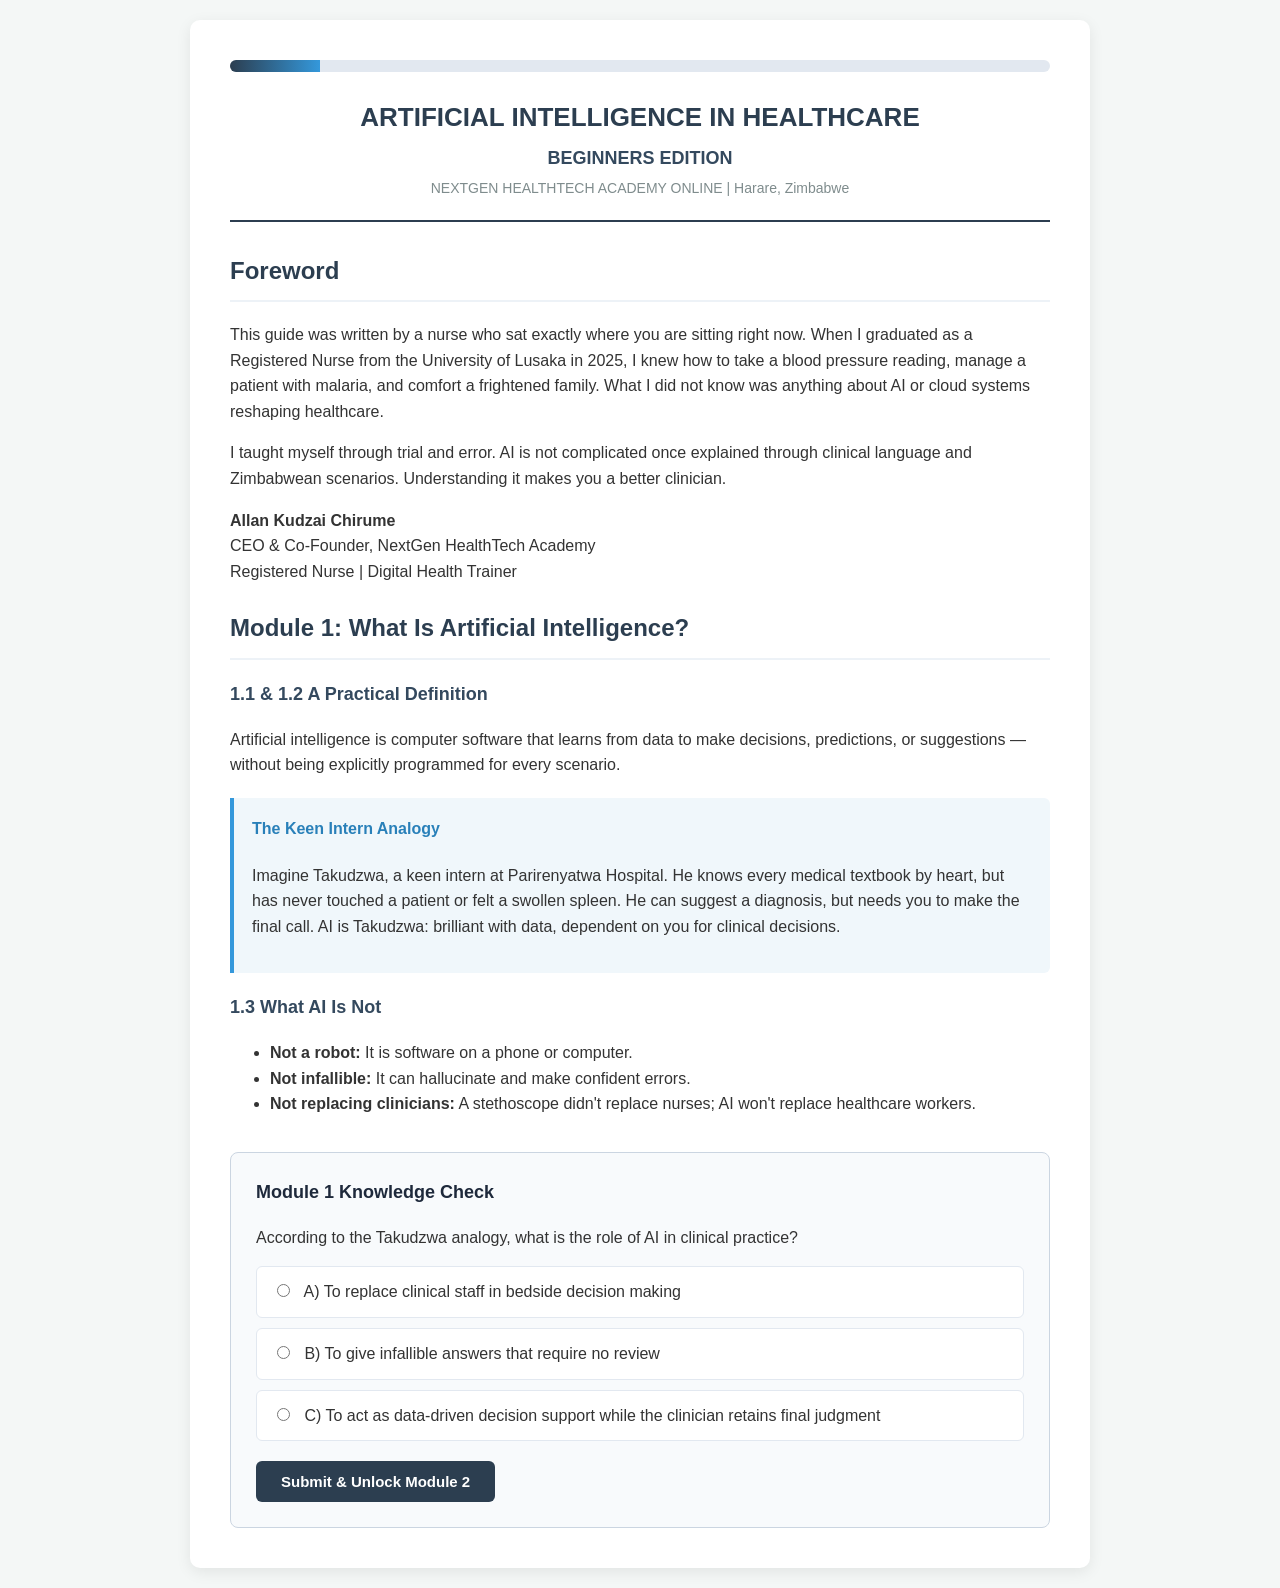
==== commit 7f1515c7: "Added ciurse cintent" ====
--- a/app/course.html
+++ b/app/course.html
@@ -3,768 +3,488 @@
 <head>
     <meta charset="UTF-8">
     <meta name="viewport" content="width=device-width, initial-scale=1.0">
-    <title>AI in Healthcare: Beginners Edition - NextGen HealthTech Academy</title>
+    <title>AI in Healthcare - NextGen HealthTech Academy</title>
     <style>
-        :root {
-            --primary: #1e3a8a;
-            --primary-dark: #0f172a;
-            --secondary: #0d9488;
-            --accent: #f59e0b;
-            --bg: #f8fafc;
-            --card-bg: #ffffff;
-            --text-main: #1e293b;
-            --text-muted: #64748b;
-            --border: #e2e8f0;
-            --success: #16a34a;
-            --danger: #dc2626;
-        }
-
         * { box-sizing: border-box; }
-        body { font-family: 'Segoe UI', system-ui, -apple-system, sans-serif; background-color: var(--bg); color: var(--text-main); margin: 0; padding: 20px; line-height: 1.7; }
-        .course-shell { max-width: 920px; margin: 0 auto; background: var(--card-bg); border-radius: 12px; box-shadow: 0 10px 25px -5px rgba(0,0,0,0.05); border: 1px solid var(--border); overflow: hidden; }
-        
-        /* Progress & Header */
-        .progress-track { background-color: #e2e8f0; height: 10px; width: 100%; }
-        .progress-fill { background: linear-gradient(90deg, var(--secondary), var(--primary)); height: 100%; width: 5%; transition: width 0.4s ease; }
-        .course-body { padding: 40px; }
-        .header-box { text-align: center; border-bottom: 2px solid var(--border); padding-bottom: 25px; margin-bottom: 30px; }
-        .header-box h1 { color: var(--primary); margin: 0 0 6px 0; font-size: 26px; letter-spacing: -0.5px; }
-        .header-box h2 { color: var(--secondary); margin: 0 0 8px 0; font-size: 18px; font-weight: 600; }
-        .header-box p { color: var(--text-muted); font-size: 14px; margin: 0; }
-
-        /* Typography & Content */
-        h2.section-heading { color: var(--primary-dark); font-size: 22px; border-bottom: 2px solid #f1f5f9; padding-bottom: 10px; margin-top: 30px; display: flex; align-items: center; gap: 10px; }
-        h3.sub-heading { color: var(--primary); font-size: 18px; margin-top: 24px; }
-        p { margin-bottom: 16px; font-size: 15.5px; }
-
-        /* Visual Illustration Cards */
-        .illustration-card { display: flex; align-items: center; gap: 20px; background: #f0fdfa; border: 1px solid #ccfbf1; border-radius: 10px; padding: 20px; margin: 25px 0; }
-        .illustration-icon { flex-shrink: 0; width: 64px; height: 64px; background: #ffffff; border-radius: 50%; display: flex; align-items: center; justify-content: center; box-shadow: 0 4px 6px -1px rgba(13, 148, 136, 0.1); }
-        .illustration-content h4 { margin: 0 0 5px 0; color: var(--secondary); font-size: 16px; }
-        .illustration-content p { margin: 0; font-size: 14px; color: #334155; }
-
-        /* Callout Scenarios & Analogies */
-        .scenario-box { background-color: #f8fafc; border-left: 4px solid var(--primary); padding: 20px; margin: 25px 0; border-radius: 0 8px 8px 0; }
-        .scenario-box h4 { margin-top: 0; color: var(--primary); font-size: 16px; }
-        .analogy-box { background-color: #fefce8; border-left: 4px solid var(--accent); padding: 20px; margin: 25px 0; border-radius: 0 8px 8px 0; }
-        .analogy-box h4 { margin-top: 0; color: #b45309; font-size: 16px; }
-        .caution-box { background-color: #fef2f2; border-left: 4px solid var(--danger); padding: 20px; margin: 25px 0; border-radius: 0 8px 8px 0; }
-        .caution-box h4 { margin-top: 0; color: var(--danger); font-size: 16px; }
-
-        /* Interactive Controls & Quizzes */
-        .quiz-container { background: #f8fafc; border: 1px solid var(--border); border-radius: 10px; padding: 30px; margin-top: 20px; }
-        .quiz-option { display: block; background: #ffffff; padding: 14px 18px; margin-bottom: 12px; border: 1px solid var(--border); border-radius: 8px; cursor: pointer; transition: all 0.2s ease; font-size: 15px; }
-        .quiz-option:hover { background: #f1f5f9; border-color: #cbd5e1; }
-        .quiz-option input { margin-right: 12px; transform: scale(1.1); }
-        .btn { display: inline-flex; align-items: center; justify-content: center; gap: 8px; font-weight: 600; font-size: 15px; padding: 13px 28px; border-radius: 8px; border: none; cursor: pointer; transition: all 0.2s ease; }
-        .btn-primary { background: var(--primary); color: #ffffff; }
-        .btn-primary:hover { background: var(--primary-dark); }
-        .btn-secondary { background: var(--secondary); color: #ffffff; }
-        .btn-secondary:hover { background: #0f766e; }
-        .error-banner { background: #fee2e2; border: 1px solid #fca5a5; color: var(--danger); padding: 12px 16px; border-radius: 6px; margin: 15px 0; display: none; font-size: 14px; font-weight: 500; }
-
-        /* Certificate */
-        .cert-card { display: none; border: 12px double var(--primary); padding: 45px; text-align: center; background: #fffdfa; border-radius: 12px; margin-top: 20px; }
-        .cert-title { font-size: 34px; color: var(--primary-dark); font-family: Georgia, serif; text-transform: uppercase; letter-spacing: 2px; margin: 10px 0; }
-        .cert-name { font-size: 30px; color: var(--primary); border-bottom: 2px solid var(--primary); display: inline-block; padding: 5px 35px; margin: 20px 0; font-family: Georgia, serif; font-weight: bold; }
-        .cert-grid { display: flex; justify-content: space-between; margin-top: 60px; padding: 0 30px; text-align: center; }
-        .cert-sig { border-top: 1px solid #64748b; width: 220px; padding-top: 6px; font-size: 13px; color: #475569; }
-
+        body { font-family: 'Segoe UI', Tahoma, Geneva, Verdana, sans-serif; background-color: #f4f7f6; margin: 0; padding: 20px; color: #333; line-height: 1.6; }
+        .course-container { max-width: 900px; margin: 0 auto; background: #ffffff; border-radius: 10px; box-shadow: 0 4px 15px rgba(0,0,0,0.08); padding: 40px; }
+        .progress-bar-container { background-color: #e2e8f0; border-radius: 20px; height: 12px; width: 100%; margin-bottom: 25px; overflow: hidden; }
+        .progress-bar { background: linear-gradient(90deg, #2c3e50, #3498db); height: 100%; width: 11%; transition: width 0.4s ease; }
+        .header-banner { text-align: center; border-bottom: 2px solid #2c3e50; padding-bottom: 20px; margin-bottom: 30px; }
+        .header-banner h1 { color: #2c3e50; margin: 0 0 5px 0; font-size: 26px; }
+        .header-banner h2 { color: #34495e; margin: 0 0 5px 0; font-size: 18px; }
+        .header-banner p { color: #7f8c8d; margin: 0; font-size: 14px; }
+        .mod-title { color: #2c3e50; border-bottom: 2px solid #edf2f7; padding-bottom: 10px; margin-top: 25px; }
+        .sub-title { color: #34495e; margin-top: 20px; font-size: 18px; }
+        .analogy-box { background-color: #f0f7fb; border-left: 4px solid #3498db; padding: 18px; margin: 20px 0; border-radius: 0 6px 6px 0; }
+        .analogy-box h4 { margin-top: 0; color: #2980b9; }
+        .quiz-box { background-color: #f8fafc; padding: 25px; border-radius: 8px; margin-top: 35px; border: 1px solid #cbd5e1; }
+        .quiz-title { color: #1e293b; margin-top: 0; font-size: 18px; }
+        .quiz-option { display: block; background: #ffffff; padding: 12px 15px; margin-bottom: 10px; border: 1px solid #e2e8f0; border-radius: 6px; cursor: pointer; transition: background 0.2s; }
+        .quiz-option:hover { background: #f1f5f9; }
+        .quiz-option input { margin-right: 10px; }
+        .btn-primary { background-color: #2c3e50; color: #ffffff; border: none; padding: 12px 25px; border-radius: 6px; cursor: pointer; font-size: 15px; font-weight: 600; margin-top: 10px; }
+        .btn-primary:hover { background-color: #1a252f; }
+        .error-msg { color: #dc2626; display: none; font-weight: bold; margin-top: 12px; font-size: 14px; }
+        
+        /* Premium Certificate Styles */
+        .cert-wrapper { 
+            display: none; 
+            background: #ffffff; 
+            margin-top: 20px; 
+        }
+        .cert-outer-border {
+            border: 12px solid #002d5b; /* Matched to logo navy */
+            padding: 8px;
+            background: #fff;
+        }
+        .cert-inner-border {
+            border: 3px solid #4caf50; /* Matched to logo green */
+            padding: 40px 50px;
+            text-align: center;
+            position: relative;
+        }
+        .cert-logo { 
+            height: 100px; 
+            margin-bottom: 20px; 
+            object-fit: contain; 
+        }
+        .cert-title { 
+            font-size: 42px; 
+            color: #002d5b; 
+            text-transform: uppercase; 
+            margin: 10px 0; 
+            font-family: 'Times New Roman', Times, serif; 
+            letter-spacing: 4px; 
+        }
+        .cert-name { 
+            font-size: 36px; 
+            color: #002d5b; 
+            border-bottom: 2px solid #4caf50; 
+            display: inline-block; 
+            padding: 5px 50px; 
+            margin: 25px 0; 
+            font-family: 'Times New Roman', Times, serif; 
+            font-style: italic; 
+            font-weight: bold; 
+        }
+        .cert-footer { 
+            display: flex; 
+            justify-content: space-between; 
+            align-items: flex-end; 
+            margin-top: 60px; 
+            padding: 0 30px; 
+        }
+        .cert-signature-box { 
+            width: 280px; 
+            text-align: center; 
+        }
+        .cert-signature-line { 
+            border-top: 1px solid #002d5b; 
+            padding-top: 8px; 
+            font-size: 15px; 
+            color: #002d5b; 
+            margin-top: 5px; 
+        }
+        .cert-signature-img { 
+            height: 80px; 
+            margin-bottom: -15px; 
+            object-fit: contain;
+            mix-blend-mode: multiply; /* Makes white background transparent */
+        }
+
+        /* Print Settings to remove browser headers and force Landscape */
         @media print {
+            @page { size: A4 landscape; margin: 0; }
+            body { margin: 0; padding: 0; background-color: #ffffff; }
             body * { visibility: hidden; }
-            .cert-card, .cert-card * { visibility: visible; }
-            .cert-card { position: absolute; left: 0; top: 0; width: 100%; display: block !important; border: 12px double #1e3a8a; }
+            #certificate-render, #certificate-render * { visibility: visible; }
+            #certificate-render {
+                position: absolute;
+                left: 0;
+                top: 0;
+                width: 100vw;
+                height: 100vh;
+                margin: 0;
+                padding: 40px;
+                box-sizing: border-box;
+                display: flex !important;
+                flex-direction: column;
+                justify-content: center;
+            }
             .no-print { display: none !important; }
         }
     </style>
 </head>
 <body>
 
-<div class="course-shell">
-    <div class="progress-track no-print">
-        <div class="progress-fill" id="progress-bar"></div>
-    </div>
-
-    <div class="course-body">
-
-        <!-- ==========================================
-             MODULE 1: LESSON SCREEN
-        =========================================== -->
-        <div id="view-m1-lesson" class="course-view">
-            <div class="header-banner">
-                <h1>ARTIFICIAL INTELLIGENCE IN HEALTHCARE</h1>
-                <h2>BEGINNERS EDITION</h2>
-                <p>NextGen HealthTech Academy Online | Harare, Zimbabwe</p>
-            </div>
-
-            <h2 class="section-heading">Foreword: A Clinician's Perspective</h2>
-            <p>This guide was written by a nurse who sat exactly where you are sitting right now. When I graduated as a Registered Nurse from the University of Lusaka in 2025, I knew how to take a blood pressure reading, manage a patient with malaria, write a nursing care plan, and comfort a frightened family in the middle of the night. What I did not know was anything about artificial intelligence, cloud computing, or the digital systems quietly reshaping our hospitals and clinics.</p>
-            <p>I taught myself through trial and error. AI is not complicated once explained through clinical language and Zimbabwean scenarios. Understanding it makes you a better clinician.</p>
-            <p><strong>Allan Kudzai Chirume</strong><br>CEO & Co-Founder, NextGen HealthTech Academy<br>Registered Nurse | Digital Health Trainer</p>
-
-            <h2 class="section-heading">Module 1: What Is Artificial Intelligence?</h2>
+<div class="course-container" id="course-container">
+    <div class="progress-bar-container no-print">
+        <div class="progress-bar" id="course-progress"></div>
+    </div>
+
+    <!-- ================= MODULE 1 ================= -->
+    <div id="module-1" class="module-section">
+        <div class="header-banner">
+            <h1>ARTIFICIAL INTELLIGENCE IN HEALTHCARE</h1>
+            <h2>BEGINNERS EDITION</h2>
+            <p>NEXTGEN HEALTHTECH ACADEMY ONLINE | Harare, Zimbabwe</p>
+        </div>
+
+        <h2 class="mod-title">Foreword</h2>
+        <p>This guide was written by a nurse who sat exactly where you are sitting right now. When I graduated as a Registered Nurse from the University of Lusaka in 2025, I knew how to take a blood pressure reading, manage a patient with malaria, and comfort a frightened family. What I did not know was anything about AI or cloud systems reshaping healthcare.</p>
+        <p>I taught myself through trial and error. AI is not complicated once explained through clinical language and Zimbabwean scenarios. Understanding it makes you a better clinician.</p>
+        <p><strong>Allan Kudzai Chirume</strong><br>CEO & Co-Founder, NextGen HealthTech Academy<br>Registered Nurse | Digital Health Trainer</p>
+
+        <h2 class="mod-title">Module 1: What Is Artificial Intelligence?</h2>
+        <h3 class="sub-title">1.1 & 1.2 A Practical Definition</h3>
+        <p>Artificial intelligence is computer software that learns from data to make decisions, predictions, or suggestions — without being explicitly programmed for every scenario.</p>
+        
+        <div class="analogy-box">
+            <h4>The Keen Intern Analogy</h4>
+            <p>Imagine Takudzwa, a keen intern at Parirenyatwa Hospital. He knows every medical textbook by heart, but has never touched a patient or felt a swollen spleen. He can suggest a diagnosis, but needs you to make the final call. AI is Takudzwa: brilliant with data, dependent on you for clinical decisions.</p>
+        </div>
+
+        <h3 class="sub-title">1.3 What AI Is Not</h3>
+        <ul>
+            <li><strong>Not a robot:</strong> It is software on a phone or computer.</li>
+            <li><strong>Not infallible:</strong> It can hallucinate and make confident errors.</li>
+            <li><strong>Not replacing clinicians:</strong> A stethoscope didn't replace nurses; AI won't replace healthcare workers.</li>
+        </ul>
+
+        <div class="quiz-box">
+            <h3 class="quiz-title">Module 1 Knowledge Check</h3>
+            <p>According to the Takudzwa analogy, what is the role of AI in clinical practice?</p>
+            <label class="quiz-option"><input type="radio" name="q1" value="w1"> A) To replace clinical staff in bedside decision making</label>
+            <label class="quiz-option"><input type="radio" name="q1" value="w2"> B) To give infallible answers that require no review</label>
+            <label class="quiz-option"><input type="radio" name="q1" value="correct"> C) To act as data-driven decision support while the clinician retains final judgment</label>
+            <p id="quiz1-error" class="error-msg">Please select the correct answer to proceed.</p>
+            <button type="button" class="btn-primary" onclick="validateModule(1, 2)">Submit & Unlock Module 2</button>
+        </div>
+    </div>
+
+    <!-- ================= MODULE 2 ================= -->
+    <div id="module-2" class="module-section" style="display: none;">
+        <h2 class="mod-title">Module 2: AI Is Already in Your Hospital</h2>
+        <h3 class="sub-title">2.1 Everyday Clinical AI</h3>
+        <p>AI is already active in EHR autocomplete suggestions, critical lab value alert flags, and pharmacy drug interaction checks.</p>
+        
+        <h3 class="sub-title">2.2 Deployed Solutions in Zimbabwe</h3>
+        <p><strong>CAD4TB:</strong> Deployed in Harare and Bulawayo, this AI reads chest X-rays in under two seconds to triage suspected tuberculosis cases.</p>
+        <p><strong>Epidemiological Forecasting:</strong> The Ministry of Health and Child Care uses predictive models combining rainfall and temperature data to forecast district malaria surges.</p>
+
+        <div class="quiz-box">
+            <h3 class="quiz-title">Module 2 Knowledge Check</h3>
+            <p>Which AI tool is deployed in Zimbabwean hospitals to triage chest X-rays for TB?</p>
+            <label class="quiz-option"><input type="radio" name="q2" value="correct"> A) CAD4TB</label>
+            <label class="quiz-option"><input type="radio" name="q2" value="w1"> B) Whisper</label>
+            <label class="quiz-option"><input type="radio" name="q2" value="w2"> C) Copilot</label>
+            <p id="quiz2-error" class="error-msg">Incorrect. Review Section 2.2.</p>
+            <button type="button" class="btn-primary" onclick="validateModule(2, 3)">Submit & Unlock Module 3</button>
+        </div>
+    </div>
+
+    <!-- ================= MODULE 3 ================= -->
+    <div id="module-3" class="module-section" style="display: none;">
+        <h2 class="mod-title">Module 3: The Four Types of AI in Healthcare</h2>
+        <ul>
+            <li><strong>Natural Language Processing (NLP):</strong> Reads and writes text (e.g., ChatGPT drafting referral letters or Whisper converting voice to notes).</li>
+            <li><strong>Computer Vision:</strong> Processes medical images (e.g., automated slide analysis for malaria parasites or diabetic retinopathy screening).</li>
+            <li><strong>Predictive AI:</strong> Analyzes historical patterns to forecast events (e.g., sepsis deterioration alerts or malaria surge mapping).</li>
+            <li><strong>Conversational AI:</strong> Interactive diagnostic dialogues (e.g., Ada Health symptom assessment).</li>
+        </ul>
+
+        <div class="quiz-box">
+            <h3 class="quiz-title">Module 3 Knowledge Check</h3>
+            <p>Which branch of AI allows software to inspect blood slides or X-ray images?</p>
+            <label class="quiz-option"><input type="radio" name="q3" value="w1"> A) Natural Language Processing</label>
+            <label class="quiz-option"><input type="radio" name="q3" value="correct"> B) Computer Vision</label>
+            <label class="quiz-option"><input type="radio" name="q3" value="w2"> C) Conversational AI</label>
+            <p id="quiz3-error" class="error-msg">Incorrect. Think about visual perception in AI.</p>
+            <button type="button" class="btn-primary" onclick="validateModule(3, 4)">Submit & Unlock Module 4</button>
+        </div>
+    </div>
+
+    <!-- ================= MODULE 4 ================= -->
+    <div id="module-4" class="module-section" style="display: none;">
+        <h2 class="mod-title">Module 4: Essential AI Tools for Clinicians</h2>
+        <p>Modern AI tools are accessible directly on smartphones:</p>
+        <ul>
+            <li><strong>ChatGPT:</strong> Clinical drafting (discharge summaries, patient education).</li>
+            <li><strong>Ada Health:</strong> Structured clinical triage support for community outreach.</li>
+            <li><strong>Google Translate:</strong> Real-time translation of clinical discharge instructions into Shona and Ndebele.</li>
+            <li><strong>Whisper / Otter.ai:</strong> Speech-to-text transcription of ward notes.</li>
+        </ul>
+
+        <div class="quiz-box">
+            <h3 class="quiz-title">Module 4 Knowledge Check</h3>
+            <p>Why is real-time translation of discharge instructions clinically important in Zimbabwe?</p>
+            <label class="quiz-option"><input type="radio" name="q4" value="correct"> A) It enhances patient adherence and safety by providing instructions in first languages like Shona or Ndebele</label>
+            <label class="quiz-option"><input type="radio" name="q4" value="w1"> B) It replaces the need for nurses to speak to patients</label>
+            <p id="quiz4-error" class="error-msg">Incorrect. Review Section 4.4.</p>
+            <button type="button" class="btn-primary" onclick="validateModule(4, 5)">Submit & Unlock Module 5</button>
+        </div>
+    </div>
+
+    <!-- ================= MODULE 5 ================= -->
+    <div id="module-5" class="module-section" style="display: none;">
+        <h2 class="mod-title">Module 5: Clinical Case Studies in Zimbabwe</h2>
+        <p><strong>Rural Triage at 2 AM:</strong> A solitary night nurse uses ChatGPT to structure resuscitation priorities and SBAR handover for a septic shock patient.</p>
+        <p><strong>CIMAS Pre-Authorisation:</strong> An administrator drafts an emergency justification letter for appendectomy within 30 seconds.</p>
+        <p><strong>Combating Misinformation:</strong> Translating evidence-based diabetes care instructions into Shona to refute harmful social media claims regarding insulin.</p>
+
+        <div class="quiz-box">
+            <h3 class="quiz-title">Module 5 Knowledge Check</h3>
+            <p>In all clinical scenarios, what is the golden rule of decision making?</p>
+            <label class="quiz-option"><input type="radio" name="q5" value="w1"> A) The AI's recommendation is final</label>
+            <label class="quiz-option"><input type="radio" name="q5" value="correct"> B) AI drafts and assists; the clinician reviews, decides, and signs</label>
+            <p id="quiz5-error" class="error-msg">Incorrect. Clinical judgment is always paramount.</p>
+            <button type="button" class="btn-primary" onclick="validateModule(5, 6)">Submit & Unlock Module 6</button>
+        </div>
+    </div>
+
+    <!-- ================= MODULE 6 ================= -->
+    <div id="module-6" class="module-section" style="display: none;">
+        <h2 class="mod-title">Module 6: Ethics, Data Protection & Bias</h2>
+        <h3 class="sub-title">6.1 Patient Confidentiality</h3>
+        <p>Under Zimbabwe's <strong>Cyber and Data Protection Act (2021)</strong>, never enter identifiable patient details (names, national ID, hospital numbers) into public AI platforms. Use strictly anonymized clinical scenarios.</p>
+
+        <h3 class="sub-title">6.2 Demographic Bias</h3>
+        <p>Many diagnostic models were trained on European and North American populations. Clinicians must actively verify outputs for local demographics and darker skin presentations.</p>
+
+        <div class="quiz-box">
+            <h3 class="quiz-title">Module 6 Knowledge Check</h3>
+            <p>What data is legally prohibited from being pasted into public AI models?</p>
+            <label class="quiz-option"><input type="radio" name="q6" value="correct"> A) Identifiable personal information such as patient names, IDs, or hospital numbers</label>
+            <label class="quiz-option"><input type="radio" name="q6" value="w1"> B) Generic clinical symptoms</label>
+            <p id="quiz6-error" class="error-msg">Incorrect. Review Section 6.1.</p>
+            <button type="button" class="btn-primary" onclick="validateModule(6, 7)">Submit & Unlock Module 7</button>
+        </div>
+    </div>
+
+    <!-- ================= MODULE 7 ================= -->
+    <div id="module-7" class="module-section" style="display: none;">
+        <h2 class="mod-title">Module 7: Role-Specific AI Workflows</h2>
+        <p><strong>Nurses & Midwives:</strong> Focus on documentation efficiency and multilingual patient discharge notes.</p>
+        <p><strong>Doctors & Clinicians:</strong> Diagnostic decision cross-checks and medical literature summarisation.</p>
+        <p><strong>Administrators:</strong> Expedited medical aid letters, report generation, and bed management data summaries.</p>
+
+        <div class="quiz-box">
+            <h3 class="quiz-title">Module 7 Knowledge Check</h3>
+            <p>How does AI primarily assist healthcare administrators?</p>
+            <label class="quiz-option"><input type="radio" name="q7" value="correct"> A) Automating routine documentation, pre-authorisation letters, and report drafts</label>
+            <label class="quiz-option"><input type="radio" name="q7" value="w1"> B) Making surgical decisions</label>
+            <p id="quiz7-error" class="error-msg">Incorrect. Review Section 7.3.</p>
+            <button type="button" class="btn-primary" onclick="validateModule(7, 8)">Submit & Unlock Module 8</button>
+        </div>
+    </div>
+
+    <!-- ================= MODULE 8 ================= -->
+    <div id="module-8" class="module-section" style="display: none;">
+        <h2 class="mod-title">Module 8: Your Practical AI Implementation Plan</h2>
+        <p>A structured 7-day adoption protocol:</p>
+        <ul>
+            <li><strong>Day 1:</strong> First prompt (malaria discharge instructions).</li>
+            <li><strong>Day 2:</strong> Multilingual translation verification.</li>
+            <li><strong>Day 3:</strong> Triage simulation with Ada Health.</li>
+            <li><strong>Day 4:</strong> Peer teaching to build facility capacity.</li>
+            <li><strong>Days 5-7:</strong> Real-world anonymized workflow integration.</li>
+        </ul>
+
+        <div class="quiz-box">
+            <h3 class="quiz-title">Module 8 Knowledge Check</h3>
+            <p>What is the recommended goal for Day 4 of the 7-day AI plan?</p>
+            <label class="quiz-option"><input type="radio" name="q8" value="correct"> A) Teach a colleague how to responsibly use AI tools</label>
+            <label class="quiz-option"><input type="radio" name="q8" value="w1"> B) Build an EHR software platform</label>
+            <p id="quiz8-error" class="error-msg">Incorrect. Review Section 8.4.</p>
+            <button type="button" class="btn-primary" onclick="validateModule(8, 9)">Submit & Unlock Module 9</button>
+        </div>
+    </div>
+
+    <!-- ================= MODULE 9 ================= -->
+    <div id="module-9" class="module-section" style="display: none;">
+        <h2 class="mod-title">Module 9: Summary & Next Steps</h2>
+        <p>NextGen HealthTech Academy delivers digital health and AI workforce training across Zimbabwe, designed for CPD alignment with HPAZ, NCZ, and MDPCZ.</p>
+        
+        <div class="analogy-box" style="border-left-color: #f39c12; background-color: #fef9e7;">
+            <h4 style="color: #d35400;">The Golden Rules of Clinical AI</h4>
+            <ol>
+                <li>Never share identifiable patient data.</li>
+                <li>Always clinically verify AI outputs.</li>
+                <li>Actively counter demographic training bias.</li>
+                <li>Professional accountability never transfers to software.</li>
+                <li>AI drafts. You review, approve, and sign.</li>
+            </ol>
+        </div>
+
+        <div class="quiz-box" style="background-color: #edf7ed; border-color: #c8e6c9;">
+            <h3 class="quiz-title" style="color: #2e7d32;">Course Content Complete!</h3>
+            <p>You have reviewed all 9 modules. To receive your official Certificate of Completion, you must pass the final certification exam.</p>
+            <button type="button" class="btn-primary" style="background-color: #2e7d32;" onclick="startFinalExam()">Proceed to Final Certification Exam</button>
+        </div>
+    </div>
+
+    <!-- ================= FINAL EXAM ================= -->
+    <div id="final-exam-section" class="module-section" style="display: none;">
+        <h2 class="mod-title">Final Certification Exam</h2>
+        <p>Answer all questions correctly to generate your certificate.</p>
+
+        <form id="final-exam-form">
+            <div class="quiz-box">
+                <p><strong>1. Under the Cyber and Data Protection Act (2021), what information must be excluded from public AI queries?</strong></p>
+                <label class="quiz-option"><input type="radio" name="fe1" value="correct"> A) Patient names, hospital numbers, national IDs, and specific identifiers</label>
+                <label class="quiz-option"><input type="radio" name="fe1" value="w"> B) General medical terms and standard drug classes</label>
+            </div>
+
+            <div class="quiz-box">
+                <p><strong>2. In clinical practice, who retains legal and professional accountability for an AI-supported decision?</strong></p>
+                <label class="quiz-option"><input type="radio" name="fe2" value="w"> A) The software vendor or AI company</label>
+                <label class="quiz-option"><input type="radio" name="fe2" value="correct"> B) The licensed healthcare practitioner who approved and signed the action</label>
+            </div>
+
+            <div class="quiz-box">
+                <p><strong>3. What is an AI "hallucination" in a medical context?</strong></p>
+                <label class="quiz-option"><input type="radio" name="fe3" value="correct"> A) When an AI presents inaccurate or fabricated information as factual certainty</label>
+                <label class="quiz-option"><input type="radio" name="fe3" value="w"> B) When a server experiences internet disconnects</label>
+            </div>
+
+            <div class="quiz-box">
+                <p><strong>4. Why must clinicians in Zimbabwe remain watchful for algorithmic bias in AI diagnostics?</strong></p>
+                <label class="quiz-option"><input type="radio" name="fe4" value="correct"> A) Many tools were trained on foreign datasets and may underperform on African skin presentations or local pathology</label>
+                <label class="quiz-option"><input type="radio" name="fe4" value="w"> B) AI tools cannot run in southern hemisphere timezones</label>
+            </div>
+
+            <div class="quiz-box">
+                <p><strong>5. What is the fundamental principle of AI workflow in healthcare?</strong></p>
+                <label class="quiz-option"><input type="radio" name="fe5" value="correct"> A) AI drafts and assists; the clinician verifies, approves, and takes responsibility</label>
+                <label class="quiz-option"><input type="radio" name="fe5" value="w"> B) Complete clinical automation without human oversight</label>
+            </div>
+
+            <p id="exam-error" class="error-msg">You must score 100% on the final exam to generate your certificate. Please review your answers.</p>
+            <button type="button" class="btn-primary" style="background-color: #27ae60; font-size: 17px; width: 100%;" onclick="submitFinalExam()">Grade Exam & Issue Certificate</button>
+        </form>
+    </div>
+
+    <!-- ================= CERTIFICATE ISSUANCE ================= -->
+    <div id="cert-issuance-section" class="module-section" style="display: none;">
+        <div class="quiz-box" style="text-align: center; background: #eef2ff; border-color: #c7d2fe;">
+            <h2 style="color: #3730a3; margin-top: 0;">🎉 Congratulations! You Passed!</h2>
+            <p>Please enter your Full Name exactly as it should appear on your certificate:</p>
+            <input type="text" id="student-name-input" placeholder="e.g. Tendai Moyo" style="width: 80%; max-width: 400px; padding: 12px; font-size: 16px; border: 2px solid #6366f1; border-radius: 6px; margin-bottom: 15px;">
+            <br>
+            <button type="button" class="btn-primary" style="background-color: #4f46e5;" onclick="generateCertificate()">Generate Certificate</button>
+        </div>
+    </div>
+
+    <!-- ================= CERTIFICATE RENDER ================= -->
+    <div id="certificate-render" class="cert-wrapper">
+        <div class="cert-outer-border">
+            <div class="cert-inner-border">
+                
+                <!-- LOGO SLOT -->
+                <img src="WhatsApp Nextgen Logo.jpeg" alt="NextGen HealthTech Academy Logo" class="cert-logo" onerror="this.style.display='none'">
+                
+                <h2 class="cert-title">Certificate of Completion</h2>
+                <p style="font-size: 20px; color: #555; margin: 15px 0;">This is to certify that</p>
+                
+                <div class="cert-name" id="cert-display-name">[Student Name]</div>
+                
+                <p style="font-size: 18px; color: #444; max-width: 700px; margin: 0 auto; line-height: 1.6;">
+                    has successfully completed the comprehensive curriculum and passed the examination for
+                </p>
+                <h3 style="color: #002d5b; font-size: 26px; margin: 25px 0;">Artificial Intelligence in Healthcare (Beginners Edition)</h3>
+                <p style="font-size: 15px; color: #666; max-width: 800px; margin: 0 auto;">Demonstrating proficiency in Clinical AI Prompting, Natural Language Processing, Computer Vision, Triage, Ethical Data Protection (Cyber & Data Protection Act 2021), and Mitigating Algorithmic Bias.</p>
+                
+                <div class="cert-footer">
+                    <div class="cert-signature-box">
+                        <strong id="cert-date-display" style="font-size: 18px;">Date: 16 August 2026</strong>
+                        <div class="cert-signature-line">Harare, Zimbabwe</div>
+                    </div>
+                    <div class="cert-signature-box">
+                        
+                        <!-- SIGNATURE SLOT -->
+                        <img src="WhatsApp Image 2026-08-16 at 22.42.47.jpeg" alt="Director Signature" class="cert-signature-img" onerror="this.style.display='none'"><br>
+                        
+                        <strong style="font-size: 18px;">Allan Kudzai Chirume</strong>
+                        <div class="cert-signature-line">Director, NextGen HealthTech Academy</div>
+                    </div>
+                </div>
+
+            </div>
+        </div>
+        
+        <div class="no-print" style="margin-top: 40px; text-align: center;">
+            <button class="btn-primary" onclick="window.print()" style="background-color: #059669; padding: 15px 35px; font-size: 18px;">🖨️ Print / Save as PDF</button>
+        </div>
+    </div>
+
+</div>
+
+<script>
+    function updateProgress(step) {
+        const percentage = Math.min(100, Math.round((step / 9) * 100));
+        document.getElementById('course-progress').style.width = percentage + '%';
+    }
+
+    function validateModule(currentMod, nextMod) {
+        const selected = document.querySelector('input[name="q' + currentMod + '"]:checked');
+        const errorEl = document.getElementById('quiz' + currentMod + '-error');
+        
+        if (selected && selected.value === 'correct') {
+            errorEl.style.display = 'none';
+            document.getElementById('module-' + currentMod).style.display = 'none';
+            document.getElementById('module-' + nextMod).style.display = 'block';
+            updateProgress(nextMod);
+            window.scrollTo({ top: 0, behavior: 'smooth' });
+        } else {
+            errorEl.style.display = 'block';
+        }
+    }
+
+    function startFinalExam() {
+        document.getElementById('module-9').style.display = 'none';
+        document.getElementById('final-exam-section').style.display = 'block';
+        updateProgress(9);
+        window.scrollTo({ top: 0, behavior: 'smooth' });
+    }
+
+    function submitFinalExam() {
+        const a1 = document.querySelector('input[name="fe1"]:checked');
+        const a2 = document.querySelector('input[name="fe2"]:checked');
+        const a3 = document.querySelector('input[name="fe3"]:checked');
+        const a4 = document.querySelector('input[name="fe4"]:checked');
+        const a5 = document.querySelector('input[name="fe5"]:checked');
+        const errorEl = document.getElementById('exam-error');
+
+        if (a1 && a1.value === 'correct' &&
+            a2 && a2.value === 'correct' &&
+            a3 && a3.value === 'correct' &&
+            a4 && a4.value === 'correct' &&
+            a5 && a5.value === 'correct') {
             
-            <div class="illustration-card">
-                <div class="illustration-icon">
-                    <svg width="34" height="34" viewBox="0 0 24 24" fill="none" stroke="#0d9488" stroke-width="2"><path d="M12 2v4M12 18v4M4.93 4.93l2.83 2.83M16.24 16.24l2.83 2.83M2 12h4M18 12h4M4.93 19.07l2.83-2.83M16.24 7.76l2.83-2.83"/><circle cx="12" cy="12" r="4"/></svg>
-                </div>
-                <div class="illustration-content">
-                    <h4>Core Principle: Pattern Recognition from Data</h4>
-                    <p>AI doesn't think like a human brain. It identifies complex mathematical patterns across millions of previous clinical records to suggest predictions.</p>
-                </div>
-            </div>
-
-            <h3 class="sub-heading">1.1 Demystifying the Technology</h3>
-            <p>Most healthcare workers feel intimidated by the terminology surrounding AI. The issue is not the technology itself, but that it is traditionally explained using technical jargon designed for computer engineers rather than nurses, doctors, and allied health professionals.</p>
-
-            <h3 class="sub-heading">1.2 A Practical Definition</h3>
-            <p><strong>Artificial Intelligence</strong> is computer software that learns from data and uses that learning to make decisions, predictions, or suggestions without being explicitly programmed for every single clinical situation.</p>
-
-            <div class="analogy-box">
-                <h4>The Keen Intern Analogy</h4>
-                <p>Imagine a very keen intern—let us call him <strong>Takudzwa</strong>—who joins your ward at <strong>Parirenyatwa Hospital</strong>. Takudzwa has memorized every medical textbook, guideline, and research paper ever published. He recalls facts faster than anyone you have met. But Takudzwa has never touched a patient, felt a swollen spleen, heard fluid in a chest, or comforted a family. He can suggest a diagnosis based on symptoms, but he depends entirely on you to examine the patient, confirm his thinking, and make the final clinical decision. <em>AI is Takudzwa: brilliant with data, but dependent on you for clinical judgment.</em></p>
-            </div>
-
-            <h3 class="sub-heading">1.3 What AI Is Absolutely Not</h3>
-            <ul>
-                <li><strong>AI is not a physical robot:</strong> Clinical AI is software running securely on smartphones, tablets, or computers.</li>
-                <li><strong>AI is not infallible:</strong> AI software can make mistakes and experience "hallucinations" where it states falsehoods with high confidence.</li>
-                <li><strong>AI is not replacing clinicians:</strong> A stethoscope did not replace nurses; ECG machines did not replace cardiologists. AI is simply a diagnostic and administrative tool.</li>
-            </ul>
-
-            <div style="text-align: right; margin-top: 30px;">
-                <button class="btn btn-primary" onclick="showView('view-m1-quiz')">Proceed to Module 1 Knowledge Check &rarr;</button>
-            </div>
-        </div>
-
-        <!-- ==========================================
-             MODULE 1: QUIZ SCREEN
-        =========================================== -->
-        <div id="view-m1-quiz" class="course-view" style="display: none;">
-            <h2 class="section-heading">Module 1: Knowledge Check</h2>
-            <p>Answer the following question correctly to unlock Module 2.</p>
-
-            <div class="quiz-container">
-                <p><strong>Question:</strong> Based on the Takudzwa analogy at Parirenyatwa Hospital, what is the exact clinical role of AI in patient care?</p>
-                <label class="quiz-option"><input type="radio" name="m1_q" value="w1"> A) AI replaces the nurse or doctor in physically examining patients.</label>
-                <label class="quiz-option"><input type="radio" name="m1_q" value="w2"> B) AI provides infallible decisions that do not require clinical review.</label>
-                <label class="quiz-option"><input type="radio" name="m1_q" value="correct"> C) AI processes data and suggests possibilities, but depends on the healthcare professional for examination and final decisions.</label>
-
-                <div id="m1-error" class="error-banner">Incorrect. Remember: What does Takudzwa lack when standing beside a patient's bed?</div>
-                <button class="btn btn-secondary" onclick="checkModuleQuiz(1, 'm1_q', 'view-m2-lesson')">Submit Answer</button>
-            </div>
-        </div>
-
-        <!-- ==========================================
-             MODULE 2: LESSON SCREEN
-        =========================================== -->
-        <div id="view-m2-lesson" class="course-view" style="display: none;">
-            <h2 class="section-heading">Module 2: AI Is Already in Your Hospital</h2>
-            
-            <div class="illustration-card">
-                <div class="illustration-icon">
-                    <svg width="34" height="34" viewBox="0 0 24 24" fill="none" stroke="#0d9488" stroke-width="2"><path d="M22 12h-4l-3 9L9 3l-3 9H2"/></svg>
-                </div>
-                <div class="illustration-content">
-                    <h4>Clinical Integration: Silent Operational AI</h4>
-                    <p>AI is already operating behind EHR systems, diagnostic alert rules, and regional epidemiological forecasting models across Zimbabwe.</p>
-                </div>
-            </div>
-
-            <h3 class="sub-heading">2.1 The Everyday AI You Already Use</h3>
-            <p>Healthcare professionals often believe AI is a futuristic concept. In reality, modern Zimbabwean facilities already use AI daily:</p>
-            <ul>
-                <li><strong>EHR Autocomplete:</strong> When typing clinical diagnoses into Electronic Health Records, automated suggestions are driven by Natural Language Processing algorithms.</li>
-                <li><strong>Critical Laboratory Alerts:</strong> When automated hematology or biochemistry analyzers flag a result in red text as "CRITICAL - HIGH", rule-based AI algorithms determine clinical urgency.</li>
-                <li><strong>Pharmacy Drug Interaction Systems:</strong> Automated warnings triggered when prescribing contra-indicated medications are generated by clinical AI safety databases.</li>
-            </ul>
-
-            <h3 class="sub-heading">2.2 Regional and Local AI Deployments in Zimbabwe</h3>
-            <div class="scenario-box">
-                <h4>Zimbabwe Case Study: CAD4TB and Epidemiological Forecasting</h4>
-                <p><strong>CAD4TB:</strong> Deployed in hospitals across Harare, Bulawayo, and several provincial centers, CAD4TB reads chest X-rays in under two seconds to identify signs of pulmonary tuberculosis, triaging high-risk patients for urgent sputum tests.</p>
-                <p><strong>MOHCC Malaria Models:</strong> The Ministry of Health and Child Care utilizes predictive algorithms that correlate rainfall, temperature, and historical case records to forecast district malaria surges weeks before they occur, allowing targeted deployment of indoor spraying and mosquito nets.</p>
-            </div>
-
-            <div style="text-align: right; margin-top: 30px;">
-                <button class="btn btn-primary" onclick="showView('view-m2-quiz')">Proceed to Module 2 Knowledge Check &rarr;</button>
-            </div>
-        </div>
-
-        <!-- ==========================================
-             MODULE 2: QUIZ SCREEN
-        =========================================== -->
-        <div id="view-m2-quiz" class="course-view" style="display: none;">
-            <h2 class="section-heading">Module 2: Knowledge Check</h2>
-            <div class="quiz-container">
-                <p><strong>Question:</strong> How is the CAD4TB AI tool currently utilized in Zimbabwean healthcare centers?</p>
-                <label class="quiz-option"><input type="radio" name="m2_q" value="w1"> A) It automatically prescribes antibiotics without clinician oversight.</label>
-                <label class="quiz-option"><input type="radio" name="m2_q" value="correct"> B) It reads chest X-rays in seconds to score TB probability and prioritize urgent cases.</label>
-                <label class="quiz-option"><input type="radio" name="m2_q" value="w2"> C) It handles hospital billing and insurance pre-authorisations.</label>
-
-                <div id="m2-error" class="error-banner">Incorrect. Review Section 2.2 on TB radiology screening.</div>
-                <button class="btn btn-secondary" onclick="checkModuleQuiz(2, 'm2_q', 'view-m3-lesson')">Submit Answer</button>
-            </div>
-        </div>
-
-        <!-- ==========================================
-             MODULE 3: LESSON SCREEN
-        =========================================== -->
-        <div id="view-m3-lesson" class="course-view" style="display: none;">
-            <h2 class="section-heading">Module 3: The Four Types of AI in Healthcare</h2>
-            
-            <p>Not all AI tools operate the same way. Understanding the four core branches allows clinicians to select the right tool for specific clinical or administrative tasks:</p>
-
-            <div class="scenario-box">
-                <h4>1. Natural Language Processing (NLP) — AI That Reads and Writes</h4>
-                <p>NLP understands, analyzes, and produces human text and speech. Powers tools like ChatGPT, Microsoft Copilot, and Whisper. In clinics, NLP drafts discharge summaries, transcribes doctor dictations into structured SOAP notes, and translates clinical guidelines.</p>
-            </div>
-
-            <div class="scenario-box">
-                <h4>2. Computer Vision — AI That Sees</h4>
-                <p>Computer Vision analyzes medical imagery including X-rays, skin photographs, retinal scans, and microscope slides. In Zimbabwe, it assists in spotting malaria parasites on blood slides and screening for diabetic retinopathy using specialized mobile camera attachments.</p>
-            </div>
-
-            <div class="scenario-box">
-                <h4>3. Predictive AI — AI That Forecasts</h4>
-                <p>Predictive AI analyzes longitudinal data to calculate the mathematical probability of future clinical events. Used in intensive care units to detect early sepsis deterioration patterns before clinical collapse occurs.</p>
-            </div>
-
-            <div class="scenario-box">
-                <h4>4. Conversational AI — AI That Interacts</h4>
-                <p>Conversational AI conducts intelligent dialogue to guide users through diagnostic workflows. Examples include <em>Ada Health</em>, which asks patients or community health workers structured triage questions to recommend appropriate levels of care.</p>
-            </div>
-
-            <div style="text-align: right; margin-top: 30px;">
-                <button class="btn btn-primary" onclick="showView('view-m3-quiz')">Proceed to Module 3 Knowledge Check &rarr;</button>
-            </div>
-        </div>
-
-        <!-- ==========================================
-             MODULE 3: QUIZ SCREEN
-        =========================================== -->
-        <div id="view-m3-quiz" class="course-view" style="display: none;">
-            <h2 class="section-heading">Module 3: Knowledge Check</h2>
-            <div class="quiz-container">
-                <p><strong>Question:</strong> An algorithm designed to analyze a digital photograph of a skin lesion or an X-ray belongs to which branch of AI?</p>
-                <label class="quiz-option"><input type="radio" name="m3_q" value="w1"> A) Natural Language Processing (NLP)</label>
-                <label class="quiz-option"><input type="radio" name="m3_q" value="correct"> B) Computer Vision</label>
-                <label class="quiz-option"><input type="radio" name="m3_q" value="w2"> C) Conversational AI</label>
-
-                <div id="m3-error" class="error-banner">Incorrect. Think about which branch of AI is trained to process visual imagery.</div>
-                <button class="btn btn-secondary" onclick="checkModuleQuiz(3, 'm3_q', 'view-m4-lesson')">Submit Answer</button>
-            </div>
-        </div>
-
-        <!-- ==========================================
-             MODULE 4: LESSON SCREEN
-        =========================================== -->
-        <div id="view-m4-lesson" class="course-view" style="display: none;">
-            <h2 class="section-heading">Module 4: Essential AI Tools Available Today</h2>
-            
-            <div class="illustration-card">
-                <div class="illustration-icon">
-                    <svg width="34" height="34" viewBox="0 0 24 24" fill="none" stroke="#0d9488" stroke-width="2"><rect x="5" y="2" width="14" height="20" rx="2" ry="2"/><line x1="12" y1="18" x2="12.01" y2="18"/></svg>
-                </div>
-                <div class="illustration-content">
-                    <h4>Accessible Smartphone Tools</h4>
-                    <p>Modern clinical AI tools do not require supercomputers. They operate on standard smartphones over mobile web connections.</p>
-                </div>
-            </div>
-
-            <h3 class="sub-heading">Practical Clinical AI Toolkit</h3>
-            <ul>
-                <li><strong>ChatGPT (OpenAI):</strong> Writing assistant for drafting anonymized discharge summaries, referral letters, and patient education brochures in seconds.</li>
-                <li><strong>Ada Health:</strong> A diagnostic triage app used globally by clinicians and community health workers to assess complex symptom presentations.</li>
-                <li><strong>Microsoft Copilot:</strong> Document summarization, administrative reports, and clinical audit data formatting built directly into Office tools.</li>
-                <li><strong>Google Translate:</strong> Real-time clinical translation into local languages (Shona, Ndebele), ensuring patients understand their discharge instructions and medication regimens.</li>
-                <li><strong>Whisper / Otter.ai:</strong> Speech-to-text transcription converting spoken ward observations into typed medical documentation.</li>
-            </ul>
-
-            <div style="text-align: right; margin-top: 30px;">
-                <button class="btn btn-primary" onclick="showView('view-m4-quiz')">Proceed to Module 4 Knowledge Check &rarr;</button>
-            </div>
-        </div>
-
-        <!-- ==========================================
-             MODULE 4: QUIZ SCREEN
-        =========================================== -->
-        <div id="view-m4-quiz" class="course-view" style="display: none;">
-            <h2 class="section-heading">Module 4: Knowledge Check</h2>
-            <div class="quiz-container">
-                <p><strong>Question:</strong> Why is the application of AI translation tools like Google Translate considered a patient safety measure in Zimbabwean hospitals?</p>
-                <label class="quiz-option"><input type="radio" name="m4_q" value="correct"> A) Patients who receive clear discharge instructions in their first language (e.g., Shona or Ndebele) are significantly more adherent to medication regimens.</label>
-                <label class="quiz-option"><input type="radio" name="m4_q" value="w1"> B) It replaces the need for clinical staff to obtain informed consent.</label>
-                <label class="quiz-option"><input type="radio" name="m4_q" value="w2"> C) It automatically translates medical bills for foreign insurance providers.</label>
-
-                <div id="m4-error" class="error-banner">Incorrect. Consider the clinical link between language comprehension and treatment adherence.</div>
-                <button class="btn btn-secondary" onclick="checkModuleQuiz(4, 'm4_q', 'view-m5-lesson')">Submit Answer</button>
-            </div>
-        </div>
-
-        <!-- ==========================================
-             MODULE 5: LESSON SCREEN
-        =========================================== -->
-        <div id="view-m5-lesson" class="course-view" style="display: none;">
-            <h2 class="section-heading">Module 5: Clinical Practice Scenarios in Zimbabwe</h2>
-            
-            <p>Here are real-world case studies illustrating how clinical AI operates inside Zimbabwean healthcare settings:</p>
-
-            <div class="scenario-box">
-                <h4>Case 1: Rural Triage at 2 AM (Mashonaland East)</h4>
-                <p>Nurse Tendai is on duty alone when a confused 34-year-old male arrives with high fever (39.8°C), BP 80/50, and jaundice. Tendai uses ChatGPT on her phone to enter anonymized vital signs, requesting resuscitation priorities and an SBAR briefing structure. The AI provides a systematic sequence (oxygen, IV access, fluid resuscitation, RDT/blood cultures before antibiotics, and hourly urine output). Tendai provides a concise SBAR handover to the doctor, who orders IV artesunate for severe malaria with septic shock. <em>The AI provided structure under pressure; Tendai made the clinical decisions.</em></p>
-            </div>
-
-            <div class="scenario-box">
-                <h4>Case 2: Emergency Pre-Authorisation at Avenues Clinic</h4>
-                <p>An administrative clerk, Chipo, must obtain urgent CIMAS medical aid approval for an emergency appendectomy for a perforated appendix at 4 PM on a Friday. Using ChatGPT, she inputs the clinical indications to generate a professional, medically justified pre-authorisation letter in 30 seconds. The surgeon reviews and signs, and CIMAS approves within 20 minutes.</p>
-            </div>
-
-            <div class="scenario-box">
-                <h4>Case 3: Combating WhatsApp Misinformation (Chitungwiza General)</h4>
-                <p>A diabetic patient stops taking insulin after reading viral WhatsApp claims that insulin causes renal failure. Nurse Rudo uses AI to generate an empathetic, evidence-based refutation translated into Shona. The patient reads the explanation in her primary language, resumes therapy, and stabilizes.</p>
-            </div>
-
-            <div style="text-align: right; margin-top: 30px;">
-                <button class="btn btn-primary" onclick="showView('view-m5-quiz')">Proceed to Module 5 Knowledge Check &rarr;</button>
-            </div>
-        </div>
-
-        <!-- ==========================================
-             MODULE 5: QUIZ SCREEN
-        =========================================== -->
-        <div id="view-m5-quiz" class="course-view" style="display: none;">
-            <h2 class="section-heading">Module 5: Knowledge Check</h2>
-            <div class="quiz-container">
-                <p><strong>Question:</strong> Across all clinical scenarios in Zimbabwe, what is the golden rule regarding accountability?</p>
-                <label class="quiz-option"><input type="radio" name="m5_q" value="w1"> A) The AI system assumes legal responsibility if its prompt was worded accurately.</label>
-                <label class="quiz-option"><input type="radio" name="m5_q" value="correct"> B) The healthcare professional retains full clinical judgment, verification authority, and professional responsibility.</label>
-                <label class="quiz-option"><input type="radio" name="m5_q" value="w2"> C) The hospital IT administrator assumes responsibility for AI outputs.</label>
-
-                <div id="m5-error" class="error-banner">Incorrect. Clinical responsibility never transfers away from the practitioner.</div>
-                <button class="btn btn-secondary" onclick="checkModuleQuiz(5, 'm5_q', 'view-m6-lesson')">Submit Answer</button>
-            </div>
-        </div>
-
-        <!-- ==========================================
-             MODULE 6: LESSON SCREEN
-        =========================================== -->
-        <div id="view-m6-lesson" class="course-view" style="display: none;">
-            <h2 class="section-heading">Module 6: Ethics, Safety, and Algorithmic Bias</h2>
-            
-            <div class="caution-box">
-                <h4>6.1 Patient Confidentiality & The Law</h4>
-                <p><strong>Non-Negotiable Rule:</strong> Never paste identifiable patient information (patient names, national ID numbers, hospital record numbers, addresses, or dates of birth) into public AI platforms. Under Zimbabwe's <strong>Cyber and Data Protection Act (2021)</strong>, healthcare professionals have strict legal obligations to protect patient privacy. Use anonymized clinical details only.</p>
-            </div>
-
-            <h3 class="sub-heading">6.2 AI Hallucinations</h3>
-            <p>AI models predict sequences of words based on probabilities. When an AI does not know an answer, it can fabricate convincing but incorrect medical statements (hallucinations). Every AI-generated clinical output—whether a drug dosage or differential diagnosis—must be verified against the <strong>EDLIZ formulary</strong> or senior clinical judgment.</p>
-
-            <div class="caution-box">
-                <h4>6.3 Algorithmic Bias Against African Patients</h4>
-                <p>The vast majority of global diagnostic AI models were trained on datasets from North American and European populations. Consequently, algorithms assessing dermatological lesions or chest X-rays can exhibit reduced accuracy when evaluating darker skin tones or regional disease strains in African patients. <em>Your clinical assessment serves as the essential safeguard and correction mechanism.</em></p>
-            </div>
-
-            <div style="text-align: right; margin-top: 30px;">
-                <button class="btn btn-primary" onclick="showView('view-m6-quiz')">Proceed to Module 6 Knowledge Check &rarr;</button>
-            </div>
-        </div>
-
-        <!-- ==========================================
-             MODULE 6: QUIZ SCREEN
-        =========================================== -->
-        <div id="view-m6-quiz" class="course-view" style="display: none;">
-            <h2 class="section-heading">Module 6: Knowledge Check</h2>
-            <div class="quiz-container">
-                <p><strong>Question:</strong> Why must Zimbabwean clinicians remain vigilant when using foreign-developed diagnostic AI tools?</p>
-                <label class="quiz-option"><input type="radio" name="m6_q" value="w1"> A) Public AI systems only operate during European time zones.</label>
-                <label class="quiz-option"><input type="radio" name="m6_q" value="correct"> B) Training data bias can result in lower accuracy on darker skin phenotypes and African patient presentations.</label>
-                <label class="quiz-option"><input type="radio" name="m6_q" value="w2"> C) Zimbabwean telecommunication firewalls prevent clinical data transfers.</label>
-
-                <div id="m6-error" class="error-banner">Incorrect. Review Section 6.3 regarding demographic dataset representation.</div>
-                <button class="btn btn-secondary" onclick="checkModuleQuiz(6, 'm6_q', 'view-m7-lesson')">Submit Answer</button>
-            </div>
-        </div>
-
-        <!-- ==========================================
-             MODULE 7: LESSON SCREEN
-        =========================================== -->
-        <div id="view-m7-lesson" class="course-view" style="display: none;">
-            <h2 class="section-heading">Module 7: AI Workflows for Specific Clinical Roles</h2>
-            
-            <p>AI delivers different efficiencies depending on your healthcare specialty:</p>
-
-            <div class="scenario-box">
-                <h4>For Nurses & Midwives</h4>
-                <p>Immediate productivity gains occur in clinical documentation (drafting care plans, handover summaries, discharge instructions) and patient communication via real-time vernacular translation.</p>
-            </div>
-
-            <div class="scenario-box">
-                <h4>For Doctors & Clinicians</h4>
-                <p>AI extends diagnostic capacity through radiology triage, ECG pattern recognition, differential diagnosis cross-checks, and rapid summarization of clinical research literature.</p>
-            </div>
-
-            <div class="scenario-box">
-                <h4>For Hospital Administrators</h4>
-                <p>Automates medical justification letters, insurance correspondence, bed occupancy reporting, and internal operational summaries, reducing routine documentation time by over 50%.</p>
-            </div>
-
-            <div class="scenario-box">
-                <h4>For Community Health Workers</h4>
-                <p>Enables structured mobile triage in rural outposts using symptom algorithms (e.g., Ada Health) and creates culturally aligned public health education materials in local languages.</p>
-            </div>
-
-            <div style="text-align: right; margin-top: 30px;">
-                <button class="btn btn-primary" onclick="showView('view-m7-quiz')">Proceed to Module 7 Knowledge Check &rarr;</button>
-            </div>
-        </div>
-
-        <!-- ==========================================
-             MODULE 7: QUIZ SCREEN
-        =========================================== -->
-        <div id="view-m7-quiz" class="course-view" style="display: none;">
-            <h2 class="section-heading">Module 7: Knowledge Check</h2>
-            <div class="quiz-container">
-                <p><strong>Question:</strong> How do Community Health Workers in rural Zimbabwe benefit most from mobile AI tools?</p>
-                <label class="quiz-option"><input type="radio" name="m7_q" value="w1"> A) Performing automated minor surgeries in remote outposts.</label>
-                <label class="quiz-option"><input type="radio" name="m7_q" value="correct"> B) Utilizing structured symptom triage frameworks and generating health education in local languages.</label>
-                <label class="quiz-option"><input type="radio" name="m7_q" value="w2"> C) Replacing district hospital referral pathways entirely.</label>
-
-                <div id="m7-error" class="error-banner">Incorrect. Review Section 7.4 on community outreach applications.</div>
-                <button class="btn btn-secondary" onclick="checkModuleQuiz(7, 'm7_q', 'view-m8-lesson')">Submit Answer</button>
-            </div>
-        </div>
-
-        <!-- ==========================================
-             MODULE 8: LESSON SCREEN
-        =========================================== -->
-        <div id="view-m8-lesson" class="course-view" style="display: none;">
-            <h2 class="section-heading">Module 8: The 7-Day Clinical AI Implementation Plan</h2>
-            
-            <p>Real learning occurs through structured, hands-on clinical practice:</p>
-            <ul>
-                <li><strong>Day 1 (First Interaction):</strong> Draft an anonymized discharge instruction note for an uncomplicated malaria patient treated with Coartem.</li>
-                <li><strong>Day 2 (Translation Verification):</strong> Translate the instructions into Shona or Ndebele using Google Translate and verify clinical phrasing with a colleague.</li>
-                <li><strong>Day 3 (Triage Simulation):</strong> Execute a simulated symptom triage workflow in Ada Health for an acute febrile illness.</li>
-                <li><strong>Day 4 (Peer Teaching):</strong> Train a nursing or administrative colleague on drafting and the patient data privacy rule.</li>
-                <li><strong>Days 5 to 7 (Real Workflow Integration):</strong> Apply AI to at least one real writing task (referral letter, pre-authorisation request, handover note) and evaluate documentation time saved.</li>
-            </ul>
-
-            <div style="text-align: right; margin-top: 30px;">
-                <button class="btn btn-primary" onclick="showView('view-m8-quiz')">Proceed to Module 8 Knowledge Check &rarr;</button>
-            </div>
-        </div>
-
-        <!-- ==========================================
-             MODULE 8: QUIZ SCREEN
-        =========================================== -->
-        <div id="view-m8-quiz" class="course-view" style="display: none;">
-            <h2 class="section-heading">Module 8: Knowledge Check</h2>
-            <div class="quiz-container">
-                <p><strong>Question:</strong> What is the strategic purpose of Day 4 in the 7-Day Implementation Plan?</p>
-                <label class="quiz-option"><input type="radio" name="m8_q" value="w1"> A) Purchasing enterprise AI licenses for the entire hospital.</label>
-                <label class="quiz-option"><input type="radio" name="m8_q" value="correct"> B) Teaching a fellow clinician to multiply impact and reinforce data safety protocols.</label>
-                <label class="quiz-option"><input type="radio" name="m8_q" value="w2"> C) Discontinuing all manual paper-based record keeping.</label>
-
-                <div id="m8-error" class="error-banner">Incorrect. Review Section 8.4 regarding peer training and capacity building.</div>
-                <button class="btn btn-secondary" onclick="checkModuleQuiz(8, 'm8_q', 'view-m9-lesson')">Submit Answer</button>
-            </div>
-        </div>
-
-        <!-- ==========================================
-             MODULE 9: LESSON SCREEN
-        =========================================== -->
-        <div id="view-m9-lesson" class="course-view" style="display: none;">
-            <h2 class="section-heading">Module 9: The Golden Rules of Healthcare AI</h2>
-            
-            <p>NextGen HealthTech Academy delivers digital training across Zimbabwe aligned with CPD frameworks (HPAZ, NCZ, MDPCZ). Before proceeding to your examination, commit these seven golden rules to memory:</p>
-
-            <div class="analogy-box" style="border-left-color: var(--secondary); background: #f0fdf4;">
-                <h4 style="color: var(--secondary);">The 7 Golden Rules of Clinical AI</h4>
-                <ol style="margin-bottom: 0; padding-left: 20px;">
-                    <li><strong>Never share identifiable patient information</strong> with public AI models.</li>
-                    <li><strong>Always verify AI outputs</strong> against your clinical training and national formularies (EDLIZ).</li>
-                    <li><strong>Actively account for demographic training bias</strong> in African populations.</li>
-                    <li><strong>Professional accountability never transfers to software.</strong> You remain legally responsible.</li>
-                    <li><strong>AI drafts; you review, approve, and sign.</strong></li>
-                    <li><strong>Maintain transparent communication</strong> with patients when AI tools support their care.</li>
-                    <li><strong>Use AI to enhance clinical quality</strong>, not to rush clinical judgment.</li>
-                </ol>
-            </div>
-
-            <div style="text-align: center; margin-top: 40px;">
-                <button class="btn btn-primary" style="background: #16a34a; font-size: 16px; padding: 15px 35px;" onclick="showView('view-final-exam')">Proceed to Final Certification Examination (15 Questions) &rarr;</button>
-            </div>
-        </div>
-
-        <!-- ==========================================
-             FINAL EXAMINATION (15 QUESTIONS)
-        =========================================== -->
-        <div id="view-final-exam" class="course-view" style="display: none;">
-            <h2 class="section-heading">Final Certification Examination</h2>
-            <p style="color: var(--text-muted);">This comprehensive exam comprises 15 questions covering clinical workflows, ethics, data safety, and AI concepts. A score of at least 80% (12/15) is required to unlock your Certificate of Completion.</p>
-
-            <form id="final-exam-form">
-                <!-- Q1 -->
-                <div class="quiz-container">
-                    <p><strong>1. According to the Parirenyatwa Hospital analogy, what does Takudzwa (the AI) lack?</strong></p>
-                    <label class="quiz-option"><input type="radio" name="fe1" value="w"> A) Access to medical textbooks and guidelines.</label>
-                    <label class="quiz-option"><input type="radio" name="fe1" value="correct"> B) Physical clinical examination skills, patient empathy, and final decision-making judgment.</label>
-                    <label class="quiz-option"><input type="radio" name="fe1" value="w"> C) Computational data processing capabilities.</label>
-                </div>
-
-                <!-- Q2 -->
-                <div class="quiz-container">
-                    <p><strong>2. Which AI tool is currently deployed in Zimbabwean hospitals to triage chest X-rays for Tuberculosis?</strong></p>
-                    <label class="quiz-option"><input type="radio" name="fe2" value="correct"> A) CAD4TB</label>
-                    <label class="quiz-option"><input type="radio" name="fe2" value="w"> B) Otter.ai</label>
-                    <label class="quiz-option"><input type="radio" name="fe2" value="w"> C) Microsoft Copilot</label>
-                </div>
-
-                <!-- Q3 -->
-                <div class="quiz-container">
-                    <p><strong>3. Which branch of AI enables software to interpret medical imagery such as blood slides and X-rays?</strong></p>
-                    <label class="quiz-option"><input type="radio" name="fe3" value="w"> A) Natural Language Processing (NLP)</label>
-                    <label class="quiz-option"><input type="radio" name="fe3" value="correct"> B) Computer Vision</label>
-                    <label class="quiz-option"><input type="radio" name="fe3" value="w"> C) Conversational AI</label>
-                </div>
-
-                <!-- Q4 -->
-                <div class="quiz-container">
-                    <p><strong>4. How does the Ministry of Health and Child Care (MOHCC) utilize predictive AI algorithms?</strong></p>
-                    <label class="quiz-option"><input type="radio" name="fe4" value="correct"> A) Forecasting regional malaria surges based on meteorological and historical data.</label>
-                    <label class="quiz-option"><input type="radio" name="fe4" value="w"> B) Automating hospital payroll calculations.</label>
-                    <label class="quiz-option"><input type="radio" name="fe4" value="w"> C) Designing pharmaceutical manufacturing plants.</label>
-                </div>
-
-                <!-- Q5 -->
-                <div class="quiz-container">
-                    <p><strong>5. Which Zimbabwean law places legal obligations on healthcare workers regarding the protection of patient data?</strong></p>
-                    <label class="quiz-option"><input type="radio" name="fe5" value="correct"> A) Cyber and Data Protection Act (2021)</label>
-                    <label class="quiz-option"><input type="radio" name="fe5" value="w"> B) Companies and Other Business Entities Act</label>
-                    <label class="quiz-option"><input type="radio" name="fe5" value="w"> C) Medical Services Act (1998)</label>
-                </div>
-
-                <!-- Q6 -->
-                <div class="quiz-container">
-                    <p><strong>6. What is strictly forbidden when using public conversational AI tools like ChatGPT in clinical practice?</strong></p>
-                    <label class="quiz-option"><input type="radio" name="fe6" value="correct"> A) Pasting identifiable patient information (names, national ID numbers, hospital IDs).</label>
-                    <label class="quiz-option"><input type="radio" name="fe6" value="w"> B) Requesting translations into Shona or Ndebele.</label>
-                    <label class="quiz-option"><input type="radio" name="fe6" value="w"> C) Entering anonymized vital signs or clinical timelines.</label>
-                </div>
-
-                <!-- Q7 -->
-                <div class="quiz-container">
-                    <p><strong>7. What is an AI "hallucination" in a medical context?</strong></p>
-                    <label class="quiz-option"><input type="radio" name="fe7" value="w"> A) A physical computer screen glitch.</label>
-                    <label class="quiz-option"><input type="radio" name="fe7" value="correct"> B) When an AI model generates incorrect or fabricated clinical facts with high confidence.</label>
-                    <label class="quiz-option"><input type="radio" name="fe7" value="w"> C) A slow internet connection on a hospital server.</label>
-                </div>
-
-                <!-- Q8 -->
-                <div class="quiz-container">
-                    <p><strong>8. Why must Zimbabwean clinicians scrutinize international dermatology and diagnostic AI models?</strong></p>
-                    <label class="quiz-option"><input type="radio" name="fe8" value="correct"> A) Algorithmic training datasets often underrepresent darker skin tones and African disease presentations.</label>
-                    <label class="quiz-option"><input type="radio" name="fe8" value="w"> B) AI models do not function on African network frequencies.</label>
-                    <label class="quiz-option"><input type="radio" name="fe8" value="w"> C) International models cannot read English clinical terms.</label>
-                </div>
-
-                <!-- Q9 -->
-                <div class="quiz-container">
-                    <p><strong>9. If an AI-suggested drug dose leads to an adverse patient outcome, who is legally responsible under the Health Professions Act?</strong></p>
-                    <label class="quiz-option"><input type="radio" name="fe9" value="w"> A) The software developer who trained the AI model.</label>
-                    <label class="quiz-option"><input type="radio" name="fe9" value="correct"> B) The licensed healthcare professional who reviewed, approved, and administered the treatment.</label>
-                    <label class="quiz-option"><input type="radio" name="fe9" value="w"> C) The hospital IT network administrator.</label>
-                </div>
-
-                <!-- Q10 -->
-                <div class="quiz-container">
-                    <p><strong>10. In Nurse Tendai's 2 AM rural triage scenario, what was the primary clinical benefit of using AI?</strong></p>
-                    <label class="quiz-option"><input type="radio" name="fe10" value="correct"> A) Providing a structured prioritization checklist and concise SBAR handover format under pressure.</label>
-                    <label class="quiz-option"><input type="radio" name="fe10" value="w"> B) Administering emergency intravenous medications autonomously.</label>
-                    <label class="quiz-option"><input type="radio" name="fe10" value="w"> C) Overriding the requirement to contact the on-call physician.</label>
-                </div>
-
-                <!-- Q11 -->
-                <div class="quiz-container">
-                    <p><strong>11. How does AI assist hospital administrative staff with medical aid societies like CIMAS?</strong></p>
-                    <label class="quiz-option"><input type="radio" name="fe11" value="correct"> A) Rapidly drafting structured pre-authorisation and justification letters using clinical indications.</label>
-                    <label class="quiz-option"><input type="radio" name="fe11" value="w"> B) Altering billing tariffs without regulatory compliance.</label>
-                    <label class="quiz-option"><input type="radio" name="fe11" value="w"> C) Discharging patients without medical review.</label>
-                </div>
-
-                <!-- Q12 -->
-                <div class="quiz-container">
-                    <p><strong>12. What role does Natural Language Processing (NLP) play in modern electronic health record (EHR) systems?</strong></p>
-                    <label class="quiz-option"><input type="radio" name="fe12" value="w"> A) Powering robotic surgical arms.</label>
-                    <label class="quiz-option"><input type="radio" name="fe12" value="correct"> B) Enabling diagnostic text autocomplete and clinical speech-to-text dictation.</label>
-                    <label class="quiz-option"><input type="radio" name="fe12" value="w"> C) Operating hospital backup power generators.</label>
-                </div>
-
-                <!-- Q13 -->
-                <div class="quiz-container">
-                    <p><strong>13. How should clinicians explain AI involvement in diagnostic testing to patients and family members?</strong></p>
-                    <label class="quiz-option"><input type="radio" name="fe13" value="correct"> A) With honest transparency, explaining that computer tools assisted in analysis while clinical staff verified all findings.</label>
-                    <label class="quiz-option"><input type="radio" name="fe13" value="w"> B) By concealing the use of digital tools to avoid confusion.</label>
-                    <label class="quiz-option"><input type="radio" name="fe13" value="w"> C) By instructing patients to direct clinical questions to the AI chatbot.</label>
-                </div>
-
-                <!-- Q14 -->
-                <div class="quiz-container">
-                    <p><strong>14. What is the fundamental workflow motto for clinicians using AI assistance?</strong></p>
-                    <label class="quiz-option"><input type="radio" name="fe14" value="correct"> A) AI drafts; you review, approve, and sign.</label>
-                    <label class="quiz-option"><input type="radio" name="fe14" value="w"> B) AI decides; clinicians execute without delay.</label>
-                    <label class="quiz-option"><input type="radio" name="fe14" value="w"> C) Automation replaces clinical verification.</label>
-                </div>
-
-                <!-- Q15 -->
-                <div class="quiz-container">
-                    <p><strong>15. What is the recommended action on Day 4 of the practical 7-day AI onboarding framework?</strong></p>
-                    <label class="quiz-option"><input type="radio" name="fe15" value="w"> A) Building a custom machine learning neural network.</label>
-                    <label class="quiz-option"><input type="radio" name="fe15" value="correct"> B) Teaching a colleague how to responsibly prompt AI and protect patient data.</label>
-                    <label class="quiz-option"><input type="radio" name="fe15" value="w"> C) Deploying automated AI triage across the entire district.</label>
-                </div>
-
-                <div id="exam-error" class="error-banner"></div>
-                
-                <div style="text-align: center; margin-top: 30px;">
-                    <button type="button" class="btn btn-primary" style="background: #16a34a; font-size: 16px; width: 100%;" onclick="submitFinalExam()">Grade Exam & Issue Certificate</button>
-                </div>
-            </form>
-        </div>
-
-        <!-- ==========================================
-             CERTIFICATE ISSUANCE SCREEN
-        =========================================== -->
-        <div id="view-cert-issuance" class="course-view" style="display: none;">
-            <div class="quiz-container" style="text-align: center; background: #f0fdf4; border-color: #bbf7d0;">
-                <h2 style="color: #166534; margin-top: 0;">🎉 Congratulations! You Passed the Exam!</h2>
-                <p id="exam-score-display" style="font-weight: 600; color: #15803d; font-size: 18px;"></p>
-                <p>Please enter your Full Name and Clinical Credentials exactly as they should appear on your accredited certificate:</p>
-                <input type="text" id="cert-name-input" placeholder="e.g. Sister Tendai Moyo, Registered Nurse" style="width: 80%; max-width: 450px; padding: 12px 16px; font-size: 16px; border: 2px solid #16a34a; border-radius: 8px; margin-bottom: 20px;">
-                <br>
-                <button class="btn btn-primary" style="background: #16a34a;" onclick="generateCertificate()">Generate Official Certificate</button>
-            </div>
-        </div>
-
-        <!-- ==========================================
-             PRINTABLE ACCREDITED CERTIFICATE
-        =========================================== -->
-        <div id="view-certificate-render" class="cert-card">
-            <p style="font-size: 14px; letter-spacing: 4px; color: var(--secondary); text-transform: uppercase; margin: 0; font-weight: bold;">NextGen HealthTech Academy</p>
-            <h2 class="cert-title">Certificate of Completion</h2>
-            <p style="font-size: 16px; color: #64748b; margin: 10px 0;">This is to certify that</p>
-            
-            <div class="cert-name" id="cert-display-name">[Student Name]</div>
-            
-            <p style="font-size: 15px; color: #334155; max-width: 650px; margin: 0 auto; line-height: 1.6;">
-                has successfully completed the comprehensive curriculum and passed the examination for
-            </p>
-            
-            <h3 style="color: var(--primary); font-size: 22px; margin: 15px 0;">Artificial Intelligence in Healthcare (Beginners Edition)</h3>
-            <p style="font-size: 13px; color: #64748b;">Demonstrating proficiency in Clinical AI Prompting, Natural Language Processing, Computer Vision Triage, Ethical Data Protection (Cyber Act 2021), and Mitigating Algorithmic Bias.</p>
-            
-            <div class="cert-grid">
-                <div class="cert-sig">
-                    <strong id="cert-display-date">Date: 16 August 2026</strong><br>
-                    Harare, Zimbabwe
-                </div>
-                <div class="cert-sig">
-                    <strong>Allan Kudzai Chirume</strong><br>
-                    Director, NextGen HealthTech Academy
-                </div>
-            </div>
-
-            <div class="no-print" style="margin-top: 45px;">
-                <button class="btn btn-primary" style="background: #0d9488;" onclick="window.print()">🖨️ Print / Save as PDF Certificate</button>
-            </div>
-        </div>
-
-    </div>
-</div>
-
-<script>
-    // Navigation & Progression Engine
-    function showView(viewId) {
-        const views = document.querySelectorAll('.course-view');
-        views.forEach(v => v.style.display = 'none');
-        document.getElementById(viewId).style.display = 'block';
-        window.scrollTo({ top: 0, behavior: 'smooth' });
-        updateProgressBar(viewId);
+            errorEl.style.display = 'none';
+            document.getElementById('final-exam-section').style.display = 'none';
+            document.getElementById('cert-issuance-section').style.display = 'block';
+            window.scrollTo({ top: 0, behavior: 'smooth' });
+        } else {
+            errorEl.style.display = 'block';
+        }
     }
 
-    function updateProgressBar(viewId) {
-        let progress = 5;
-        if (viewId.includes('m1')) progress = 10;
-        else if (viewId.includes('m2')) progress = 20;
-        else if (viewId.includes('m3')) progress = 30;
-        else if (viewId.includes('m4')) progress = 40;
-        else if (viewId.includes('m5')) progress = 50;
-        else if (viewId.includes('m6')) progress = 60;
-        else if (viewId.includes('m7')) progress = 70;
-        else if (viewId.includes('m8')) progress = 80;
-        else if (viewId.includes('m9')) progress = 90;
-        else if (viewId.includes('exam')) progress = 95;
-        else if (viewId.includes('cert')) progress = 100;
-        
-        document.getElementById('progress-bar').style.width = progress + '%';
-    }
-
-    // Module Quiz Validation
-    function checkModuleQuiz(moduleNum, inputName, nextViewId) {
-        const selected = document.querySelector('input[name="' + inputName + '"]:checked');
-        const errorBanner = document.getElementById('m' + moduleNum + '-error');
-
-        if (selected && selected.value === 'correct') {
-            errorBanner.style.display = 'none';
-            showView(nextViewId);
-        } else {
-            errorBanner.style.display = 'block';
-        }
-    }
-
-    // 15-Question Final Exam Grading
-    function submitFinalExam() {
-        let score = 0;
-        const total = 15;
-
-        for (let i = 1; i <= total; i++) {
-            const answer = document.querySelector('input[name="fe' + i + '"]:checked');
-            if (answer && answer.value === 'correct') {
-                score++;
-            }
-        }
-
-        const passingScore = 12; // 80% Passing threshold
-        const errorBanner = document.getElementById('exam-error');
-
-        if (score >= passingScore) {
-            errorBanner.style.display = 'none';
-            document.getElementById('exam-score-display').innerText = 'Your Score: ' + score + ' / ' + total + ' (' + Math.round((score/total)*100) + '%)';
-            showView('view-cert-issuance');
-        } else {
-            errorBanner.innerHTML = 'You scored ' + score + ' / ' + total + ' (' + Math.round((score/total)*100) + '%). A minimum score of 80% (12/15) is required to receive certification. Please review your answers and retry.';
-            errorBanner.style.display = 'block';
-            window.scrollTo({ top: errorBanner.offsetTop - 100, behavior: 'smooth' });
-        }
-    }
-
-    // Dynamic Certificate Generation
     function generateCertificate() {
-        const studentName = document.getElementById('cert-name-input').value.trim();
-        if (!studentName) {
-            alert('Please enter your full name and credentials.');
+        const nameInput = document.getElementById('student-name-input').value.trim();
+        if (!nameInput) {
+            alert('Please enter your full name.');
             return;
         }
 
-        document.getElementById('cert-display-name').innerText = studentName;
-        
+        document.getElementById('cert-display-name').innerText = nameInput;
         const today = new Date();
-        const formattedDate = today.toLocaleDateString('en-GB', { day: 'numeric', month: 'long', year: 'numeric' });
-        document.getElementById('cert-display-date').innerText = 'Date: ' + formattedDate;
-
-        document.getElementById('view-cert-issuance').style.display = 'none';
-        document.getElementById('view-certificate-render').style.display = 'block';
+        const dateString = today.toLocaleDateString('en-GB', { day: 'numeric', month: 'long', year: 'numeric' });
+        document.getElementById('cert-date-display').innerText = 'Date: ' + dateString;
+
+        document.getElementById('cert-issuance-section').style.display = 'none';
+        document.getElementById('certificate-render').style.display = 'block';
         window.scrollTo({ top: 0, behavior: 'smooth' });
     }
 </script>
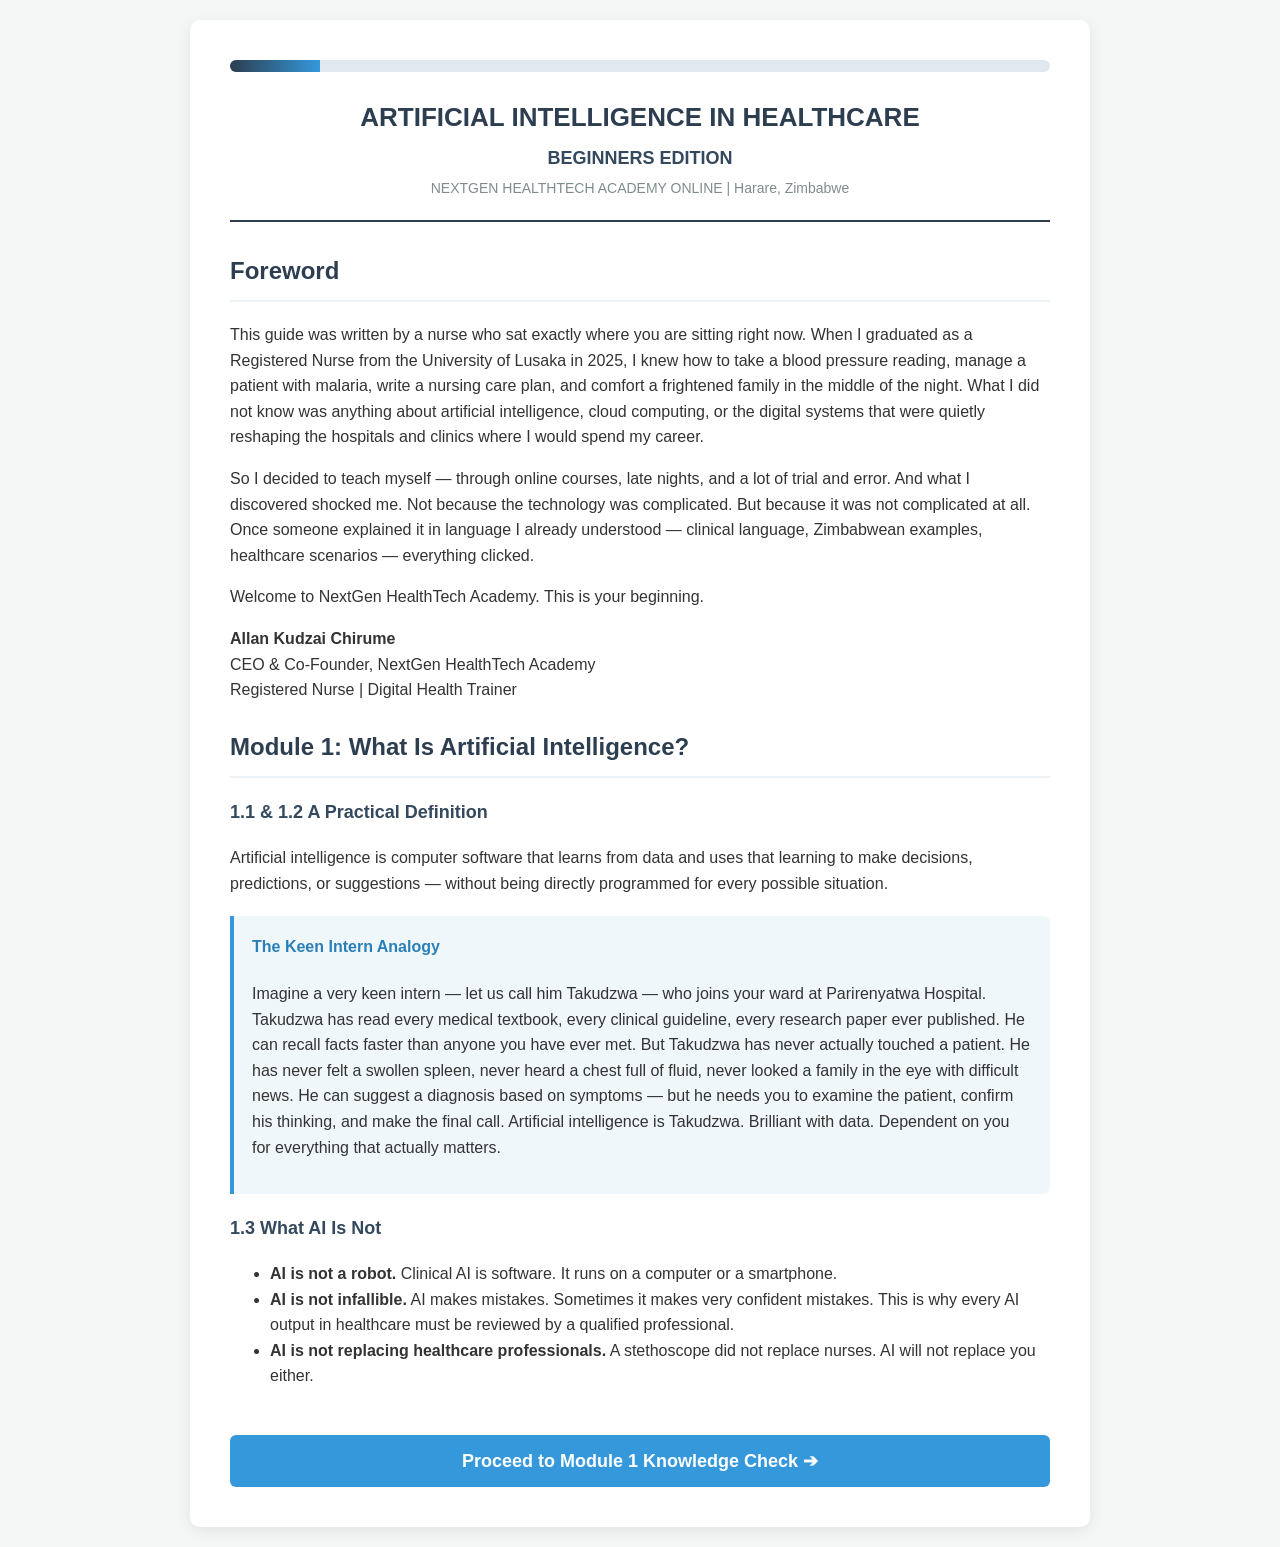
==== commit 50561ee7: "Updated Course Content" ====
--- a/app/course.html
+++ b/app/course.html
@@ -18,100 +18,35 @@
         .sub-title { color: #34495e; margin-top: 20px; font-size: 18px; }
         .analogy-box { background-color: #f0f7fb; border-left: 4px solid #3498db; padding: 18px; margin: 20px 0; border-radius: 0 6px 6px 0; }
         .analogy-box h4 { margin-top: 0; color: #2980b9; }
-        .quiz-box { background-color: #f8fafc; padding: 25px; border-radius: 8px; margin-top: 35px; border: 1px solid #cbd5e1; }
-        .quiz-title { color: #1e293b; margin-top: 0; font-size: 18px; }
-        .quiz-option { display: block; background: #ffffff; padding: 12px 15px; margin-bottom: 10px; border: 1px solid #e2e8f0; border-radius: 6px; cursor: pointer; transition: background 0.2s; }
+        .quiz-box { background-color: #f8fafc; padding: 35px; border-radius: 8px; margin-top: 20px; border: 1px solid #cbd5e1; }
+        .quiz-title { color: #1e293b; margin-top: 0; font-size: 22px; border-bottom: 2px solid #cbd5e1; padding-bottom: 10px; margin-bottom: 20px; }
+        .quiz-option { display: block; background: #ffffff; padding: 15px; margin-bottom: 10px; border: 1px solid #e2e8f0; border-radius: 6px; cursor: pointer; transition: background 0.2s; font-size: 16px; }
         .quiz-option:hover { background: #f1f5f9; }
-        .quiz-option input { margin-right: 10px; }
-        .btn-primary { background-color: #2c3e50; color: #ffffff; border: none; padding: 12px 25px; border-radius: 6px; cursor: pointer; font-size: 15px; font-weight: 600; margin-top: 10px; }
+        .quiz-option input { margin-right: 15px; transform: scale(1.2); }
+        .btn-primary { background-color: #2c3e50; color: #ffffff; border: none; padding: 12px 25px; border-radius: 6px; cursor: pointer; font-size: 16px; font-weight: 600; margin-top: 20px; transition: background 0.3s; }
         .btn-primary:hover { background-color: #1a252f; }
-        .error-msg { color: #dc2626; display: none; font-weight: bold; margin-top: 12px; font-size: 14px; }
+        .btn-proceed { background-color: #3498db; width: 100%; font-size: 18px; padding: 15px; margin-top: 30px; }
+        .btn-proceed:hover { background-color: #2980b9; }
+        .error-msg { color: #dc2626; display: none; font-weight: bold; margin-top: 15px; font-size: 15px; padding: 10px; background: #fee2e2; border-radius: 5px; }
         
         /* Premium Certificate Styles */
-        .cert-wrapper { 
-            display: none; 
-            background: #ffffff; 
-            margin-top: 20px; 
-        }
-        .cert-outer-border {
-            border: 12px solid #002d5b; /* Matched to logo navy */
-            padding: 8px;
-            background: #fff;
-        }
-        .cert-inner-border {
-            border: 3px solid #4caf50; /* Matched to logo green */
-            padding: 40px 50px;
-            text-align: center;
-            position: relative;
-        }
-        .cert-logo { 
-            height: 100px; 
-            margin-bottom: 20px; 
-            object-fit: contain; 
-        }
-        .cert-title { 
-            font-size: 42px; 
-            color: #002d5b; 
-            text-transform: uppercase; 
-            margin: 10px 0; 
-            font-family: 'Times New Roman', Times, serif; 
-            letter-spacing: 4px; 
-        }
-        .cert-name { 
-            font-size: 36px; 
-            color: #002d5b; 
-            border-bottom: 2px solid #4caf50; 
-            display: inline-block; 
-            padding: 5px 50px; 
-            margin: 25px 0; 
-            font-family: 'Times New Roman', Times, serif; 
-            font-style: italic; 
-            font-weight: bold; 
-        }
-        .cert-footer { 
-            display: flex; 
-            justify-content: space-between; 
-            align-items: flex-end; 
-            margin-top: 60px; 
-            padding: 0 30px; 
-        }
-        .cert-signature-box { 
-            width: 280px; 
-            text-align: center; 
-        }
-        .cert-signature-line { 
-            border-top: 1px solid #002d5b; 
-            padding-top: 8px; 
-            font-size: 15px; 
-            color: #002d5b; 
-            margin-top: 5px; 
-        }
-        .cert-signature-img { 
-            height: 80px; 
-            margin-bottom: -15px; 
-            object-fit: contain;
-            mix-blend-mode: multiply; /* Makes white background transparent */
-        }
-
-        /* Print Settings to remove browser headers and force Landscape */
+        .cert-wrapper { display: none; background: #ffffff; margin-top: 20px; }
+        .cert-outer-border { border: 12px solid #002d5b; padding: 8px; background: #fff; }
+        .cert-inner-border { border: 3px solid #4caf50; padding: 40px 50px; text-align: center; position: relative; }
+        .cert-logo { height: 100px; margin-bottom: 20px; object-fit: contain; }
+        .cert-title { font-size: 42px; color: #002d5b; text-transform: uppercase; margin: 10px 0; font-family: 'Times New Roman', Times, serif; letter-spacing: 4px; }
+        .cert-name { font-size: 36px; color: #002d5b; border-bottom: 2px solid #4caf50; display: inline-block; padding: 5px 50px; margin: 25px 0; font-family: 'Times New Roman', Times, serif; font-style: italic; font-weight: bold; }
+        .cert-footer { display: flex; justify-content: space-between; align-items: flex-end; margin-top: 60px; padding: 0 30px; }
+        .cert-signature-box { width: 280px; text-align: center; }
+        .cert-signature-line { border-top: 1px solid #002d5b; padding-top: 8px; font-size: 15px; color: #002d5b; margin-top: 5px; }
+        .cert-signature-img { height: 80px; margin-bottom: -15px; object-fit: contain; mix-blend-mode: multiply; }
+
         @media print {
             @page { size: A4 landscape; margin: 0; }
             body { margin: 0; padding: 0; background-color: #ffffff; }
             body * { visibility: hidden; }
             #certificate-render, #certificate-render * { visibility: visible; }
-            #certificate-render {
-                position: absolute;
-                left: 0;
-                top: 0;
-                width: 100vw;
-                height: 100vh;
-                margin: 0;
-                padding: 40px;
-                box-sizing: border-box;
-                display: flex !important;
-                flex-direction: column;
-                justify-content: center;
-            }
+            #certificate-render { position: absolute; left: 0; top: 0; width: 100vw; height: 100vh; margin: 0; padding: 40px; box-sizing: border-box; display: flex !important; flex-direction: column; justify-content: center; }
             .no-print { display: none !important; }
         }
     </style>
@@ -124,7 +59,7 @@
     </div>
 
     <!-- ================= MODULE 1 ================= -->
-    <div id="module-1" class="module-section">
+    <div id="module-1-content" class="module-section">
         <div class="header-banner">
             <h1>ARTIFICIAL INTELLIGENCE IN HEALTHCARE</h1>
             <h2>BEGINNERS EDITION</h2>
@@ -132,247 +67,343 @@
         </div>
 
         <h2 class="mod-title">Foreword</h2>
-        <p>This guide was written by a nurse who sat exactly where you are sitting right now. When I graduated as a Registered Nurse from the University of Lusaka in 2025, I knew how to take a blood pressure reading, manage a patient with malaria, and comfort a frightened family. What I did not know was anything about AI or cloud systems reshaping healthcare.</p>
-        <p>I taught myself through trial and error. AI is not complicated once explained through clinical language and Zimbabwean scenarios. Understanding it makes you a better clinician.</p>
+        <p>This guide was written by a nurse who sat exactly where you are sitting right now. When I graduated as a Registered Nurse from the University of Lusaka in 2025, I knew how to take a blood pressure reading, manage a patient with malaria, write a nursing care plan, and comfort a frightened family in the middle of the night. What I did not know was anything about artificial intelligence, cloud computing, or the digital systems that were quietly reshaping the hospitals and clinics where I would spend my career.</p>
+        <p>So I decided to teach myself — through online courses, late nights, and a lot of trial and error. And what I discovered shocked me. Not because the technology was complicated. But because it was not complicated at all. Once someone explained it in language I already understood — clinical language, Zimbabwean examples, healthcare scenarios — everything clicked.</p>
+        <p>Welcome to NextGen HealthTech Academy. This is your beginning.</p>
         <p><strong>Allan Kudzai Chirume</strong><br>CEO & Co-Founder, NextGen HealthTech Academy<br>Registered Nurse | Digital Health Trainer</p>
 
         <h2 class="mod-title">Module 1: What Is Artificial Intelligence?</h2>
         <h3 class="sub-title">1.1 & 1.2 A Practical Definition</h3>
-        <p>Artificial intelligence is computer software that learns from data to make decisions, predictions, or suggestions — without being explicitly programmed for every scenario.</p>
+        <p>Artificial intelligence is computer software that learns from data and uses that learning to make decisions, predictions, or suggestions — without being directly programmed for every possible situation.</p>
         
         <div class="analogy-box">
             <h4>The Keen Intern Analogy</h4>
-            <p>Imagine Takudzwa, a keen intern at Parirenyatwa Hospital. He knows every medical textbook by heart, but has never touched a patient or felt a swollen spleen. He can suggest a diagnosis, but needs you to make the final call. AI is Takudzwa: brilliant with data, dependent on you for clinical decisions.</p>
+            <p>Imagine a very keen intern — let us call him Takudzwa — who joins your ward at Parirenyatwa Hospital. Takudzwa has read every medical textbook, every clinical guideline, every research paper ever published. He can recall facts faster than anyone you have ever met. But Takudzwa has never actually touched a patient. He has never felt a swollen spleen, never heard a chest full of fluid, never looked a family in the eye with difficult news. He can suggest a diagnosis based on symptoms — but he needs you to examine the patient, confirm his thinking, and make the final call. Artificial intelligence is Takudzwa. Brilliant with data. Dependent on you for everything that actually matters.</p>
         </div>
 
         <h3 class="sub-title">1.3 What AI Is Not</h3>
         <ul>
-            <li><strong>Not a robot:</strong> It is software on a phone or computer.</li>
-            <li><strong>Not infallible:</strong> It can hallucinate and make confident errors.</li>
-            <li><strong>Not replacing clinicians:</strong> A stethoscope didn't replace nurses; AI won't replace healthcare workers.</li>
+            <li><strong>AI is not a robot.</strong> Clinical AI is software. It runs on a computer or a smartphone.</li>
+            <li><strong>AI is not infallible.</strong> AI makes mistakes. Sometimes it makes very confident mistakes. This is why every AI output in healthcare must be reviewed by a qualified professional.</li>
+            <li><strong>AI is not replacing healthcare professionals.</strong> A stethoscope did not replace nurses. AI will not replace you either.</li>
         </ul>
 
-        <div class="quiz-box">
-            <h3 class="quiz-title">Module 1 Knowledge Check</h3>
-            <p>According to the Takudzwa analogy, what is the role of AI in clinical practice?</p>
-            <label class="quiz-option"><input type="radio" name="q1" value="w1"> A) To replace clinical staff in bedside decision making</label>
-            <label class="quiz-option"><input type="radio" name="q1" value="w2"> B) To give infallible answers that require no review</label>
-            <label class="quiz-option"><input type="radio" name="q1" value="correct"> C) To act as data-driven decision support while the clinician retains final judgment</label>
-            <p id="quiz1-error" class="error-msg">Please select the correct answer to proceed.</p>
-            <button type="button" class="btn-primary" onclick="validateModule(1, 2)">Submit & Unlock Module 2</button>
+        <button class="btn-primary btn-proceed" onclick="showQuiz(1)">Proceed to Module 1 Knowledge Check ➔</button>
+    </div>
+
+    <!-- MODULE 1 QUIZ (Hidden initially) -->
+    <div id="module-1-quiz" class="module-section" style="display: none;">
+        <div class="quiz-box">
+            <h3 class="quiz-title">Module 1: Knowledge Check</h3>
+            <p style="font-size: 18px; margin-bottom: 25px;">According to the 'Keen Intern Takudzwa' analogy, what is the correct relationship between AI and a healthcare professional?</p>
+            
+            <label class="quiz-option"><input type="radio" name="q1" value="w1"> A) AI is a robot that will eventually take over patient assessments.</label>
+            <label class="quiz-option"><input type="radio" name="q1" value="w2"> B) AI is infallible and its clinical suggestions should be followed immediately without question.</label>
+            <label class="quiz-option"><input type="radio" name="q1" value="correct"> C) AI is brilliant with data, but depends on the healthcare professional's clinical judgment for the final call.</label>
+            
+            <p id="quiz1-error" class="error-msg">Incorrect. Hint: Think about what Takudzwa lacks when it comes to actually examining a patient.</p>
+            <button type="button" class="btn-primary" style="width: 100%; font-size: 18px;" onclick="validateModule(1, 2)">Submit Answer</button>
         </div>
     </div>
 
     <!-- ================= MODULE 2 ================= -->
-    <div id="module-2" class="module-section" style="display: none;">
+    <div id="module-2-content" class="module-section" style="display: none;">
         <h2 class="mod-title">Module 2: AI Is Already in Your Hospital</h2>
-        <h3 class="sub-title">2.1 Everyday Clinical AI</h3>
-        <p>AI is already active in EHR autocomplete suggestions, critical lab value alert flags, and pharmacy drug interaction checks.</p>
-        
-        <h3 class="sub-title">2.2 Deployed Solutions in Zimbabwe</h3>
-        <p><strong>CAD4TB:</strong> Deployed in Harare and Bulawayo, this AI reads chest X-rays in under two seconds to triage suspected tuberculosis cases.</p>
-        <p><strong>Epidemiological Forecasting:</strong> The Ministry of Health and Child Care uses predictive models combining rainfall and temperature data to forecast district malaria surges.</p>
-
-        <div class="quiz-box">
-            <h3 class="quiz-title">Module 2 Knowledge Check</h3>
-            <p>Which AI tool is deployed in Zimbabwean hospitals to triage chest X-rays for TB?</p>
-            <label class="quiz-option"><input type="radio" name="q2" value="correct"> A) CAD4TB</label>
-            <label class="quiz-option"><input type="radio" name="q2" value="w1"> B) Whisper</label>
-            <label class="quiz-option"><input type="radio" name="q2" value="w2"> C) Copilot</label>
-            <p id="quiz2-error" class="error-msg">Incorrect. Review Section 2.2.</p>
-            <button type="button" class="btn-primary" onclick="validateModule(2, 3)">Submit & Unlock Module 3</button>
+        <p>One of the most surprising things healthcare workers discover when they first learn about AI is that they have been using it for years without knowing it. AI is not coming to Zimbabwe's healthcare system — it is already here.</p>
+        
+        <h3 class="sub-title">2.1 The AI You Use Every Day</h3>
+        <p>You arrive at work and log into the Electronic Health Records system. When you type the first few letters of a diagnosis, the system suggests the full name automatically. That autocomplete suggestion is powered by AI. A lab result comes back for a patient. The system automatically flags it as 'CRITICAL — HIGH' in red text. A patient is prescribed a new medication and the pharmacy system immediately warns that it may interact with another drug.</p>
+        
+        <h3 class="sub-title">2.2 AI Tools Already Deployed in Zimbabwe</h3>
+        <p><strong>CAD4TB</strong> is an AI system that reads chest X-rays and identifies signs of tuberculosis. It has been deployed at hospitals in Harare, Bulawayo, and several provincial centres. It reads an X-ray in under two seconds and flags high-risk cases for radiologist review — dramatically reducing the backlog that plagues Zimbabwe's radiology services.</p>
+        <p>The Ministry of Health and Child Care uses AI-driven epidemiological models to predict which districts in Zimbabwe are likely to see malaria surges in the coming weeks, based on rainfall data, temperature patterns, and historical case records.</p>
+        <p>During the COVID-19 pandemic, Zimbabwe deployed AI-assisted symptom assessment tools via USSD and WhatsApp. Community health workers used these tools to triage patients without physical contact.</p>
+
+        <button class="btn-primary btn-proceed" onclick="showQuiz(2)">Proceed to Module 2 Knowledge Check ➔</button>
+    </div>
+
+    <!-- MODULE 2 QUIZ -->
+    <div id="module-2-quiz" class="module-section" style="display: none;">
+        <div class="quiz-box">
+            <h3 class="quiz-title">Module 2: Knowledge Check</h3>
+            <p style="font-size: 18px; margin-bottom: 25px;">Which AI tool is currently deployed in Zimbabwean facilities to read chest X-rays and identify signs of tuberculosis?</p>
+            
+            <label class="quiz-option"><input type="radio" name="q2" value="w1"> A) ChatGPT</label>
+            <label class="quiz-option"><input type="radio" name="q2" value="correct"> B) CAD4TB</label>
+            <label class="quiz-option"><input type="radio" name="q2" value="w2"> C) Ada Health</label>
+            
+            <p id="quiz2-error" class="error-msg">Incorrect. Please try again.</p>
+            <button type="button" class="btn-primary" style="width: 100%; font-size: 18px;" onclick="validateModule(2, 3)">Submit Answer</button>
         </div>
     </div>
 
     <!-- ================= MODULE 3 ================= -->
-    <div id="module-3" class="module-section" style="display: none;">
-        <h2 class="mod-title">Module 3: The Four Types of AI in Healthcare</h2>
+    <div id="module-3-content" class="module-section" style="display: none;">
+        <h2 class="mod-title">Module 3: The Four Types of AI You Will Encounter</h2>
+        
+        <h3 class="sub-title">3.1 Natural Language Processing — AI That Reads and Writes</h3>
+        <p>Natural Language Processing, or NLP, is the type of AI that understands human language. In healthcare, NLP powers tools like ChatGPT and Microsoft Copilot, which can read a patient's clinical notes and draft a discharge summary. Voice-to-text tools like Whisper use NLP to convert spoken clinical notes into typed text in real time.</p>
+
+        <h3 class="sub-title">3.2 Computer Vision — AI That Sees</h3>
+        <p>Computer Vision is AI that can analyse images. In healthcare, Computer Vision powers the AI radiology tools that read chest X-rays for TB signs, the dermatology tools that assess skin lesions from photographs, and the pathology tools that analyse blood slides for malaria parasites.</p>
+
+        <h3 class="sub-title">3.3 Predictive AI — AI That Forecasts</h3>
+        <p>Predictive AI analyses patterns in existing data to forecast what is likely to happen next. In Zimbabwe, predictive AI is used by the MOHCC to forecast malaria outbreak zones by district and season. In hospitals, predictive systems analyse patient vital signs and flag those at highest risk of deterioration in the next six hours.</p>
+
+        <h3 class="sub-title">3.4 Conversational AI — AI That Talks</h3>
+        <p>Conversational AI is the type of AI that holds a dialogue. Ada Health is a medical conversational AI used in over 190 countries: a patient describes their symptoms in plain language, and Ada asks follow-up questions before providing a list of possible conditions.</p>
+
+        <button class="btn-primary btn-proceed" onclick="showQuiz(3)">Proceed to Module 3 Knowledge Check ➔</button>
+    </div>
+
+    <!-- MODULE 3 QUIZ -->
+    <div id="module-3-quiz" class="module-section" style="display: none;">
+        <div class="quiz-box">
+            <h3 class="quiz-title">Module 3: Knowledge Check</h3>
+            <p style="font-size: 18px; margin-bottom: 25px;">Which type of AI is used to analyse a photograph of a skin lesion or read a microscope slide for malaria parasites?</p>
+            
+            <label class="quiz-option"><input type="radio" name="q3" value="w1"> A) Natural Language Processing</label>
+            <label class="quiz-option"><input type="radio" name="q3" value="w2"> B) Predictive AI</label>
+            <label class="quiz-option"><input type="radio" name="q3" value="correct"> C) Computer Vision</label>
+            
+            <p id="quiz3-error" class="error-msg">Incorrect. Think about how the software processes visual information.</p>
+            <button type="button" class="btn-primary" style="width: 100%; font-size: 18px;" onclick="validateModule(3, 4)">Submit Answer</button>
+        </div>
+    </div>
+
+    <!-- ================= MODULE 4 ================= -->
+    <div id="module-4-content" class="module-section" style="display: none;">
+        <h2 class="mod-title">Module 4: AI Tools You Can Use Right Now</h2>
+        <p>The most powerful thing about modern AI tools is that most of them are free, require no installation, and work on any smartphone with internet access.</p>
+
+        <h3 class="sub-title">4.1 ChatGPT — Your AI Writing Assistant</h3>
+        <p>Discharge summaries, referral letters, patient education materials, pre-authorisation requests for medical aid — all of these can be drafted by ChatGPT in seconds when you give it the relevant clinical information. The AI drafts. You approve.</p>
+        
+        <h3 class="sub-title">4.2 Ada Health — Your AI Triage Partner</h3>
+        <p>Ada Health is a free AI symptom checker. It provides a structured triage framework when clinical supervision is not immediately available. For nurses managing high patient volumes, it provides a useful second perspective before escalation decisions.</p>
+
+        <h3 class="sub-title">4.3 Microsoft Copilot — AI in Your Office Tools</h3>
+        <p>Copilot can summarise long documents, draft emails, create reports from data, and translate content between languages. For hospital administrators, it dramatically reduces the time spent on routine documentation.</p>
+
+        <h3 class="sub-title">4.4 Google Translate — Breaking Language Barriers</h3>
+        <p>When a patient cannot read or understand English, a translated set of discharge instructions in their first language (Shona, Ndebele) is not just convenient — it is a clinical safety measure. Patients who understand their instructions are more likely to take their medication correctly.</p>
+
+        <h3 class="sub-title">4.5 Whisper and Otter.ai — Speak Your Notes</h3>
+        <p>For nurses and doctors writing clinical notes, voice-to-text AI tools eliminate the most time-consuming part of documentation — the typing itself.</p>
+
+        <button class="btn-primary btn-proceed" onclick="showQuiz(4)">Proceed to Module 4 Knowledge Check ➔</button>
+    </div>
+
+    <!-- MODULE 4 QUIZ -->
+    <div id="module-4-quiz" class="module-section" style="display: none;">
+        <div class="quiz-box">
+            <h3 class="quiz-title">Module 4: Knowledge Check</h3>
+            <p style="font-size: 18px; margin-bottom: 25px;">Why is the use of translation tools like Google Translate considered a "clinical safety measure" in Zimbabwean healthcare settings?</p>
+            
+            <label class="quiz-option"><input type="radio" name="q4" value="correct"> A) Because providing discharge instructions in a patient's first language increases the likelihood they will take medication correctly and recognize warning signs.</label>
+            <label class="quiz-option"><input type="radio" name="q4" value="w1"> B) Because it replaces the need to hire interpreters at the hospital.</label>
+            <label class="quiz-option"><input type="radio" name="q4" value="w2"> C) Because the Ministry of Health requires all documents to be in English.</label>
+            
+            <p id="quiz4-error" class="error-msg">Incorrect. Please try again.</p>
+            <button type="button" class="btn-primary" style="width: 100%; font-size: 18px;" onclick="validateModule(4, 5)">Submit Answer</button>
+        </div>
+    </div>
+
+    <!-- ================= MODULE 5 ================= -->
+    <div id="module-5-content" class="module-section" style="display: none;">
+        <h2 class="mod-title">Module 5: AI in Clinical Practice — Real Zimbabwe Scenarios</h2>
+        
+        <h3 class="sub-title">5.1 The Nurse Alone at 2am</h3>
+        <p>Nurse Tendai is the only clinical staff member on duty at a rural health centre. A patient presents in septic shock. Tendai opens ChatGPT on her phone and types the vitals, asking for nursing priorities for the next fifteen minutes and what information to have ready for the doctor. Receiving a structured confirmation gives her the confidence to act systematically. The AI did not diagnose; the doctor did. The AI provided a structured framework for action under pressure.</p>
+
+        <h3 class="sub-title">5.2 The Pre-Authorisation That Could Not Wait</h3>
+        <p>An admin clerk needs a CIMAS pre-authorisation for an emergency appendectomy. She uses ChatGPT to draft a complete, professionally worded medical justification letter in thirty seconds. Authorisation is granted rapidly.</p>
+
+        <h3 class="sub-title">5.3 The WhatsApp Misinformation Crisis</h3>
+        <p>A diabetic patient stops insulin due to a WhatsApp forward claiming it causes kidney failure. Nurse Rudo uses ChatGPT to generate a simple, factual explanation of why insulin is safe, translated into Shona, replacing the misinformation with accessible facts.</p>
+
+        <h3 class="sub-title">5.4 The TB Backlog in Radiology</h3>
+        <p>Mpilo Central Hospital uses CAD4TB to process all incoming chest X-rays automatically. X-rays scoring above 70 are flagged as priority for the radiologist, dropping the average reporting time from nineteen days to four.</p>
+
+        <button class="btn-primary btn-proceed" onclick="showQuiz(5)">Proceed to Module 5 Knowledge Check ➔</button>
+    </div>
+
+    <!-- MODULE 5 QUIZ -->
+    <div id="module-5-quiz" class="module-section" style="display: none;">
+        <div class="quiz-box">
+            <h3 class="quiz-title">Module 5: Knowledge Check</h3>
+            <p style="font-size: 18px; margin-bottom: 25px;">In the scenario of the nurse working alone at 2am, what was the primary benefit of using the AI tool?</p>
+            
+            <label class="quiz-option"><input type="radio" name="q5" value="w1"> A) The AI legally prescribed IV artesunate so the nurse didn't have to call the doctor.</label>
+            <label class="quiz-option"><input type="radio" name="q5" value="correct"> B) The AI provided a structured framework for nursing action and handover, helping the nurse act systematically under pressure.</label>
+            <label class="quiz-option"><input type="radio" name="q5" value="w2"> C) The AI took over the physical monitoring of the patient's vitals.</label>
+            
+            <p id="quiz5-error" class="error-msg">Incorrect. Remember the principle that AI assists but does not replace clinical duty.</p>
+            <button type="button" class="btn-primary" style="width: 100%; font-size: 18px;" onclick="validateModule(5, 6)">Submit Answer</button>
+        </div>
+    </div>
+
+    <!-- ================= MODULE 6 ================= -->
+    <div id="module-6-content" class="module-section" style="display: none;">
+        <h2 class="mod-title">Module 6: Ethics, Safety, and What AI Cannot Do</h2>
+        
+        <h3 class="sub-title">6.1 The Patient Data Rule — Non-Negotiable</h3>
+        <p>Never paste a patient's name, ID number, hospital number, or any information that could identify a specific individual into ChatGPT or any public AI tool. Zimbabwe's Cyber and Data Protection Act (2021) creates strict legal obligations around patient data. Use anonymised clinical scenarios only.</p>
+
+        <h3 class="sub-title">6.2 AI Makes Mistakes — Always Verify</h3>
+        <p>AI can produce confident, well-written, completely incorrect output (hallucinations). Before acting on any AI-generated clinical information, verify it against your training or the Zimbabwe EDLIZ formulary.</p>
+
+        <h3 class="sub-title">6.3 AI Is Biased Against African Patients</h3>
+        <p>The vast majority of AI clinical tools were trained primarily on data from North American and European populations. Research shows they can underperform on darker-skinned patients or local epidemiological profiles. As a Zimbabwean healthcare professional, you are the most important safeguard against AI bias.</p>
+
+        <h3 class="sub-title">6.4 Professional Accountability Stays With You</h3>
+        <p>If an AI-assisted clinical decision leads to patient harm, the legal and professional accountability rests with the registered professional who made the decision. Using AI does not transfer accountability.</p>
+
+        <button class="btn-primary btn-proceed" onclick="showQuiz(6)">Proceed to Module 6 Knowledge Check ➔</button>
+    </div>
+
+    <!-- MODULE 6 QUIZ -->
+    <div id="module-6-quiz" class="module-section" style="display: none;">
+        <div class="quiz-box">
+            <h3 class="quiz-title">Module 6: Knowledge Check</h3>
+            <p style="font-size: 18px; margin-bottom: 25px;">Why must healthcare professionals in Zimbabwe be particularly cautious about AI diagnostic tools regarding skin conditions or specific local diseases?</p>
+            
+            <label class="quiz-option"><input type="radio" name="q6" value="w1"> A) Because AI tools are illegal to use in Zimbabwe.</label>
+            <label class="quiz-option"><input type="radio" name="q6" value="w2"> B) Because the internet connection is too slow to load the images.</label>
+            <label class="quiz-option"><input type="radio" name="q6" value="correct"> C) Because many tools were trained on Western datasets and may exhibit algorithmic bias against African patient profiles.</label>
+            
+            <p id="quiz6-error" class="error-msg">Incorrect. Please review Section 6.3 regarding bias.</p>
+            <button type="button" class="btn-primary" style="width: 100%; font-size: 18px;" onclick="validateModule(6, 7)">Submit Answer</button>
+        </div>
+    </div>
+
+    <!-- ================= MODULE 7 ================= -->
+    <div id="module-7-content" class="module-section" style="display: none;">
+        <h2 class="mod-title">Module 7: AI for Your Specific Role</h2>
+        
+        <p><strong>7.1 For Nurses and Midwives:</strong> AI assists in clinical documentation (discharge summaries, care plans) and patient communication (translation of instructions).</p>
+        <p><strong>7.2 For Doctors and Clinicians:</strong> AI extends diagnostic capacity (radiology/pathology tools) and provides rapid summarisation of clinical literature for evidence-based practice.</p>
+        <p><strong>7.3 For Hospital Administrators:</strong> Administrators find AI immediately transformative. Pre-authorisation letters, bed management reports, and meeting summaries can be drafted in seconds.</p>
+        <p><strong>7.4 For Community Health Workers:</strong> AI provides structured triage support (Ada Health) and helps generate culturally appropriate health education in local languages for rural outreach.</p>
+
+        <button class="btn-primary btn-proceed" onclick="showQuiz(7)">Proceed to Module 7 Knowledge Check ➔</button>
+    </div>
+
+    <!-- MODULE 7 QUIZ -->
+    <div id="module-7-quiz" class="module-section" style="display: none;">
+        <div class="quiz-box">
+            <h3 class="quiz-title">Module 7: Knowledge Check</h3>
+            <p style="font-size: 18px; margin-bottom: 25px;">For a hospital administrator, what is considered the most immediately transformative use of AI?</p>
+            
+            <label class="quiz-option"><input type="radio" name="q7" value="correct"> A) Drastically reducing the time spent drafting routine documents, reports, and medical aid letters.</label>
+            <label class="quiz-option"><input type="radio" name="q7" value="w1"> B) Performing autonomous surgical procedures.</label>
+            <label class="quiz-option"><input type="radio" name="q7" value="w2"> C) Interpreting complex MRI scans.</label>
+            
+            <p id="quiz7-error" class="error-msg">Incorrect. Please try again.</p>
+            <button type="button" class="btn-primary" style="width: 100%; font-size: 18px;" onclick="validateModule(7, 8)">Submit Answer</button>
+        </div>
+    </div>
+
+    <!-- ================= MODULE 8 ================= -->
+    <div id="module-8-content" class="module-section" style="display: none;">
+        <h2 class="mod-title">Module 8: Getting Started — Your First Week with AI</h2>
+        <p>Understanding AI intellectually is only the beginning. The real learning happens when you start using these tools in your actual working environment.</p>
+
         <ul>
-            <li><strong>Natural Language Processing (NLP):</strong> Reads and writes text (e.g., ChatGPT drafting referral letters or Whisper converting voice to notes).</li>
-            <li><strong>Computer Vision:</strong> Processes medical images (e.g., automated slide analysis for malaria parasites or diabetic retinopathy screening).</li>
-            <li><strong>Predictive AI:</strong> Analyzes historical patterns to forecast events (e.g., sepsis deterioration alerts or malaria surge mapping).</li>
-            <li><strong>Conversational AI:</strong> Interactive diagnostic dialogues (e.g., Ada Health symptom assessment).</li>
+            <li><strong>Day One:</strong> Create a ChatGPT account and run your first prompt using an anonymised scenario (e.g., uncomplicated malaria discharge instructions).</li>
+            <li><strong>Day Two:</strong> Use Google Translate to translate those instructions into Shona or Ndebele and verify accuracy with a colleague.</li>
+            <li><strong>Day Three:</strong> Explore Ada Health by running through a fictional symptom assessment.</li>
+            <li><strong>Day Four:</strong> Teach one colleague. Teaching creates accountability and multiplies impact across Zimbabwe's health system.</li>
+            <li><strong>Day Five Through Seven:</strong> Apply AI to real work tasks (referral letters, handover summaries) and measure the time saved.</li>
         </ul>
 
-        <div class="quiz-box">
-            <h3 class="quiz-title">Module 3 Knowledge Check</h3>
-            <p>Which branch of AI allows software to inspect blood slides or X-ray images?</p>
-            <label class="quiz-option"><input type="radio" name="q3" value="w1"> A) Natural Language Processing</label>
-            <label class="quiz-option"><input type="radio" name="q3" value="correct"> B) Computer Vision</label>
-            <label class="quiz-option"><input type="radio" name="q3" value="w2"> C) Conversational AI</label>
-            <p id="quiz3-error" class="error-msg">Incorrect. Think about visual perception in AI.</p>
-            <button type="button" class="btn-primary" onclick="validateModule(3, 4)">Submit & Unlock Module 4</button>
-        </div>
-    </div>
-
-    <!-- ================= MODULE 4 ================= -->
-    <div id="module-4" class="module-section" style="display: none;">
-        <h2 class="mod-title">Module 4: Essential AI Tools for Clinicians</h2>
-        <p>Modern AI tools are accessible directly on smartphones:</p>
-        <ul>
-            <li><strong>ChatGPT:</strong> Clinical drafting (discharge summaries, patient education).</li>
-            <li><strong>Ada Health:</strong> Structured clinical triage support for community outreach.</li>
-            <li><strong>Google Translate:</strong> Real-time translation of clinical discharge instructions into Shona and Ndebele.</li>
-            <li><strong>Whisper / Otter.ai:</strong> Speech-to-text transcription of ward notes.</li>
-        </ul>
-
-        <div class="quiz-box">
-            <h3 class="quiz-title">Module 4 Knowledge Check</h3>
-            <p>Why is real-time translation of discharge instructions clinically important in Zimbabwe?</p>
-            <label class="quiz-option"><input type="radio" name="q4" value="correct"> A) It enhances patient adherence and safety by providing instructions in first languages like Shona or Ndebele</label>
-            <label class="quiz-option"><input type="radio" name="q4" value="w1"> B) It replaces the need for nurses to speak to patients</label>
-            <p id="quiz4-error" class="error-msg">Incorrect. Review Section 4.4.</p>
-            <button type="button" class="btn-primary" onclick="validateModule(4, 5)">Submit & Unlock Module 5</button>
-        </div>
-    </div>
-
-    <!-- ================= MODULE 5 ================= -->
-    <div id="module-5" class="module-section" style="display: none;">
-        <h2 class="mod-title">Module 5: Clinical Case Studies in Zimbabwe</h2>
-        <p><strong>Rural Triage at 2 AM:</strong> A solitary night nurse uses ChatGPT to structure resuscitation priorities and SBAR handover for a septic shock patient.</p>
-        <p><strong>CIMAS Pre-Authorisation:</strong> An administrator drafts an emergency justification letter for appendectomy within 30 seconds.</p>
-        <p><strong>Combating Misinformation:</strong> Translating evidence-based diabetes care instructions into Shona to refute harmful social media claims regarding insulin.</p>
-
-        <div class="quiz-box">
-            <h3 class="quiz-title">Module 5 Knowledge Check</h3>
-            <p>In all clinical scenarios, what is the golden rule of decision making?</p>
-            <label class="quiz-option"><input type="radio" name="q5" value="w1"> A) The AI's recommendation is final</label>
-            <label class="quiz-option"><input type="radio" name="q5" value="correct"> B) AI drafts and assists; the clinician reviews, decides, and signs</label>
-            <p id="quiz5-error" class="error-msg">Incorrect. Clinical judgment is always paramount.</p>
-            <button type="button" class="btn-primary" onclick="validateModule(5, 6)">Submit & Unlock Module 6</button>
-        </div>
-    </div>
-
-    <!-- ================= MODULE 6 ================= -->
-    <div id="module-6" class="module-section" style="display: none;">
-        <h2 class="mod-title">Module 6: Ethics, Data Protection & Bias</h2>
-        <h3 class="sub-title">6.1 Patient Confidentiality</h3>
-        <p>Under Zimbabwe's <strong>Cyber and Data Protection Act (2021)</strong>, never enter identifiable patient details (names, national ID, hospital numbers) into public AI platforms. Use strictly anonymized clinical scenarios.</p>
-
-        <h3 class="sub-title">6.2 Demographic Bias</h3>
-        <p>Many diagnostic models were trained on European and North American populations. Clinicians must actively verify outputs for local demographics and darker skin presentations.</p>
-
-        <div class="quiz-box">
-            <h3 class="quiz-title">Module 6 Knowledge Check</h3>
-            <p>What data is legally prohibited from being pasted into public AI models?</p>
-            <label class="quiz-option"><input type="radio" name="q6" value="correct"> A) Identifiable personal information such as patient names, IDs, or hospital numbers</label>
-            <label class="quiz-option"><input type="radio" name="q6" value="w1"> B) Generic clinical symptoms</label>
-            <p id="quiz6-error" class="error-msg">Incorrect. Review Section 6.1.</p>
-            <button type="button" class="btn-primary" onclick="validateModule(6, 7)">Submit & Unlock Module 7</button>
-        </div>
-    </div>
-
-    <!-- ================= MODULE 7 ================= -->
-    <div id="module-7" class="module-section" style="display: none;">
-        <h2 class="mod-title">Module 7: Role-Specific AI Workflows</h2>
-        <p><strong>Nurses & Midwives:</strong> Focus on documentation efficiency and multilingual patient discharge notes.</p>
-        <p><strong>Doctors & Clinicians:</strong> Diagnostic decision cross-checks and medical literature summarisation.</p>
-        <p><strong>Administrators:</strong> Expedited medical aid letters, report generation, and bed management data summaries.</p>
-
-        <div class="quiz-box">
-            <h3 class="quiz-title">Module 7 Knowledge Check</h3>
-            <p>How does AI primarily assist healthcare administrators?</p>
-            <label class="quiz-option"><input type="radio" name="q7" value="correct"> A) Automating routine documentation, pre-authorisation letters, and report drafts</label>
-            <label class="quiz-option"><input type="radio" name="q7" value="w1"> B) Making surgical decisions</label>
-            <p id="quiz7-error" class="error-msg">Incorrect. Review Section 7.3.</p>
-            <button type="button" class="btn-primary" onclick="validateModule(7, 8)">Submit & Unlock Module 8</button>
-        </div>
-    </div>
-
-    <!-- ================= MODULE 8 ================= -->
-    <div id="module-8" class="module-section" style="display: none;">
-        <h2 class="mod-title">Module 8: Your Practical AI Implementation Plan</h2>
-        <p>A structured 7-day adoption protocol:</p>
-        <ul>
-            <li><strong>Day 1:</strong> First prompt (malaria discharge instructions).</li>
-            <li><strong>Day 2:</strong> Multilingual translation verification.</li>
-            <li><strong>Day 3:</strong> Triage simulation with Ada Health.</li>
-            <li><strong>Day 4:</strong> Peer teaching to build facility capacity.</li>
-            <li><strong>Days 5-7:</strong> Real-world anonymized workflow integration.</li>
-        </ul>
-
-        <div class="quiz-box">
-            <h3 class="quiz-title">Module 8 Knowledge Check</h3>
-            <p>What is the recommended goal for Day 4 of the 7-day AI plan?</p>
-            <label class="quiz-option"><input type="radio" name="q8" value="correct"> A) Teach a colleague how to responsibly use AI tools</label>
-            <label class="quiz-option"><input type="radio" name="q8" value="w1"> B) Build an EHR software platform</label>
-            <p id="quiz8-error" class="error-msg">Incorrect. Review Section 8.4.</p>
-            <button type="button" class="btn-primary" onclick="validateModule(8, 9)">Submit & Unlock Module 9</button>
+        <button class="btn-primary btn-proceed" onclick="showQuiz(8)">Proceed to Module 8 Knowledge Check ➔</button>
+    </div>
+
+    <!-- MODULE 8 QUIZ -->
+    <div id="module-8-quiz" class="module-section" style="display: none;">
+        <div class="quiz-box">
+            <h3 class="quiz-title">Module 8: Knowledge Check</h3>
+            <p style="font-size: 18px; margin-bottom: 25px;">According to the 7-day implementation plan, what action is recommended to multiply the impact of digital readiness across the health system?</p>
+            
+            <label class="quiz-option"><input type="radio" name="q8" value="w1"> A) Keep the AI tools a secret to maintain a competitive advantage.</label>
+            <label class="quiz-option"><input type="radio" name="q8" value="correct"> B) Teach one colleague what you have learned about using AI responsibly.</label>
+            <label class="quiz-option"><input type="radio" name="q8" value="w2"> C) Purchase expensive enterprise software on Day 4.</label>
+            
+            <p id="quiz8-error" class="error-msg">Incorrect. Review the actions for Day Four.</p>
+            <button type="button" class="btn-primary" style="width: 100%; font-size: 18px;" onclick="validateModule(8, 9)">Submit Answer</button>
         </div>
     </div>
 
     <!-- ================= MODULE 9 ================= -->
-    <div id="module-9" class="module-section" style="display: none;">
-        <h2 class="mod-title">Module 9: Summary & Next Steps</h2>
-        <p>NextGen HealthTech Academy delivers digital health and AI workforce training across Zimbabwe, designed for CPD alignment with HPAZ, NCZ, and MDPCZ.</p>
+    <div id="module-9-content" class="module-section" style="display: none;">
+        <h2 class="mod-title">Module 9: Your Next Steps With NextGen HealthTech Academy</h2>
+        <p>NextGen HealthTech Academy provides practical, healthcare-specific digital and AI skills training through in-person workshops across Zimbabwe's ten provinces, and online self-paced learning.</p>
+        <p>Our programmes are structured for CPD accreditation through the Health Professions Authority of Zimbabwe (HPAZ), the Nursing Council of Zimbabwe, and the Medical and Dental Practitioners Council of Zimbabwe (MDPCZ).</p>
         
         <div class="analogy-box" style="border-left-color: #f39c12; background-color: #fef9e7;">
             <h4 style="color: #d35400;">The Golden Rules of Clinical AI</h4>
             <ol>
-                <li>Never share identifiable patient data.</li>
-                <li>Always clinically verify AI outputs.</li>
-                <li>Actively counter demographic training bias.</li>
-                <li>Professional accountability never transfers to software.</li>
-                <li>AI drafts. You review, approve, and sign.</li>
+                <li><strong>Rule 1:</strong> Never share identifiable patient information with public AI tools.</li>
+                <li><strong>Rule 2:</strong> Always clinically verify AI outputs.</li>
+                <li><strong>Rule 3:</strong> AI is biased against African patients. You are the correction mechanism.</li>
+                <li><strong>Rule 4:</strong> Professional accountability never transfers to software.</li>
+                <li><strong>Rule 5:</strong> AI drafts. You review, approve, and sign.</li>
             </ol>
         </div>
 
-        <div class="quiz-box" style="background-color: #edf7ed; border-color: #c8e6c9;">
-            <h3 class="quiz-title" style="color: #2e7d32;">Course Content Complete!</h3>
-            <p>You have reviewed all 9 modules. To receive your official Certificate of Completion, you must pass the final certification exam.</p>
-            <button type="button" class="btn-primary" style="background-color: #2e7d32;" onclick="startFinalExam()">Proceed to Final Certification Exam</button>
-        </div>
+        <button class="btn-primary btn-proceed" style="background-color: #27ae60;" onclick="startFinalExam()">Proceed to Final Certification Exam ➔</button>
     </div>
 
     <!-- ================= FINAL EXAM ================= -->
     <div id="final-exam-section" class="module-section" style="display: none;">
         <h2 class="mod-title">Final Certification Exam</h2>
-        <p>Answer all questions correctly to generate your certificate.</p>
+        <p style="font-size: 18px; color: #555;">Please complete this comprehensive assessment. You must answer all questions correctly to generate your certificate.</p>
 
         <form id="final-exam-form">
+            <div class="quiz-box" style="margin-top: 20px;">
+                <p style="font-size: 18px;"><strong>1. Under the Cyber and Data Protection Act (2021), what information must be completely excluded from queries placed into public AI platforms like ChatGPT?</strong></p>
+                <label class="quiz-option"><input type="radio" name="fe1" value="correct"> A) Identifiable personal data including patient names, national IDs, and hospital numbers</label>
+                <label class="quiz-option"><input type="radio" name="fe1" value="w"> B) General medical terminology and generic treatment protocols</label>
+            </div>
+
             <div class="quiz-box">
-                <p><strong>1. Under the Cyber and Data Protection Act (2021), what information must be excluded from public AI queries?</strong></p>
-                <label class="quiz-option"><input type="radio" name="fe1" value="correct"> A) Patient names, hospital numbers, national IDs, and specific identifiers</label>
-                <label class="quiz-option"><input type="radio" name="fe1" value="w"> B) General medical terms and standard drug classes</label>
+                <p style="font-size: 18px;"><strong>2. If a clinician acts on an AI-generated recommendation that results in an adverse clinical outcome, who holds the legal and professional accountability?</strong></p>
+                <label class="quiz-option"><input type="radio" name="fe2" value="w"> A) The developers who created the AI software</label>
+                <label class="quiz-option"><input type="radio" name="fe2" value="correct"> B) The licensed healthcare practitioner who approved the decision</label>
             </div>
 
             <div class="quiz-box">
-                <p><strong>2. In clinical practice, who retains legal and professional accountability for an AI-supported decision?</strong></p>
-                <label class="quiz-option"><input type="radio" name="fe2" value="w"> A) The software vendor or AI company</label>
-                <label class="quiz-option"><input type="radio" name="fe2" value="correct"> B) The licensed healthcare practitioner who approved and signed the action</label>
+                <p style="font-size: 18px;"><strong>3. What does the term "hallucination" refer to in the context of conversational AI in healthcare?</strong></p>
+                <label class="quiz-option"><input type="radio" name="fe3" value="correct"> A) The tendency of the AI to confidently generate fabricated, inaccurate, or non-existent medical facts</label>
+                <label class="quiz-option"><input type="radio" name="fe3" value="w"> B) The visual delay when rendering medical images on a slow internet connection</label>
             </div>
 
             <div class="quiz-box">
-                <p><strong>3. What is an AI "hallucination" in a medical context?</strong></p>
-                <label class="quiz-option"><input type="radio" name="fe3" value="correct"> A) When an AI presents inaccurate or fabricated information as factual certainty</label>
-                <label class="quiz-option"><input type="radio" name="fe3" value="w"> B) When a server experiences internet disconnects</label>
+                <p style="font-size: 18px;"><strong>4. Why is it clinically necessary to actively cross-check AI diagnostic tools when treating patients in Zimbabwe?</strong></p>
+                <label class="quiz-option"><input type="radio" name="fe4" value="correct"> A) Because models trained predominantly on Western demographics can exhibit algorithmic bias and underperform on African physiological profiles</label>
+                <label class="quiz-option"><input type="radio" name="fe4" value="w"> B) Because AI cannot understand the English language as spoken in Southern Africa</label>
             </div>
 
             <div class="quiz-box">
-                <p><strong>4. Why must clinicians in Zimbabwe remain watchful for algorithmic bias in AI diagnostics?</strong></p>
-                <label class="quiz-option"><input type="radio" name="fe4" value="correct"> A) Many tools were trained on foreign datasets and may underperform on African skin presentations or local pathology</label>
-                <label class="quiz-option"><input type="radio" name="fe4" value="w"> B) AI tools cannot run in southern hemisphere timezones</label>
+                <p style="font-size: 18px;"><strong>5. Which of the following best describes the intended relationship between clinical staff and artificial intelligence?</strong></p>
+                <label class="quiz-option"><input type="radio" name="fe5" value="correct"> A) AI acts as a rapid drafting and decision-support tool, while the clinician retains full authority for review and final execution</label>
+                <label class="quiz-option"><input type="radio" name="fe5" value="w"> B) AI acts as a definitive replacement for clinical intuition to eliminate human error</label>
             </div>
 
-            <div class="quiz-box">
-                <p><strong>5. What is the fundamental principle of AI workflow in healthcare?</strong></p>
-                <label class="quiz-option"><input type="radio" name="fe5" value="correct"> A) AI drafts and assists; the clinician verifies, approves, and takes responsibility</label>
-                <label class="quiz-option"><input type="radio" name="fe5" value="w"> B) Complete clinical automation without human oversight</label>
-            </div>
-
-            <p id="exam-error" class="error-msg">You must score 100% on the final exam to generate your certificate. Please review your answers.</p>
-            <button type="button" class="btn-primary" style="background-color: #27ae60; font-size: 17px; width: 100%;" onclick="submitFinalExam()">Grade Exam & Issue Certificate</button>
+            <p id="exam-error" class="error-msg" style="font-size: 18px; text-align: center;">You must score 100% on the final exam to generate your certificate. Please review your answers.</p>
+            <button type="button" class="btn-primary" style="background-color: #27ae60; font-size: 20px; width: 100%; padding: 20px; margin-top: 30px;" onclick="submitFinalExam()">Grade Exam & Issue Certificate</button>
         </form>
     </div>
 
     <!-- ================= CERTIFICATE ISSUANCE ================= -->
     <div id="cert-issuance-section" class="module-section" style="display: none;">
-        <div class="quiz-box" style="text-align: center; background: #eef2ff; border-color: #c7d2fe;">
-            <h2 style="color: #3730a3; margin-top: 0;">🎉 Congratulations! You Passed!</h2>
-            <p>Please enter your Full Name exactly as it should appear on your certificate:</p>
-            <input type="text" id="student-name-input" placeholder="e.g. Tendai Moyo" style="width: 80%; max-width: 400px; padding: 12px; font-size: 16px; border: 2px solid #6366f1; border-radius: 6px; margin-bottom: 15px;">
+        <div class="quiz-box" style="text-align: center; background: #eef2ff; border-color: #c7d2fe; padding: 50px;">
+            <h2 style="color: #3730a3; margin-top: 0; font-size: 32px;">🎉 Congratulations! You Passed!</h2>
+            <p style="font-size: 20px; margin-bottom: 30px;">Please enter your Full Name exactly as it should appear on your official certificate:</p>
+            <input type="text" id="student-name-input" placeholder="e.g. Tendai Moyo" style="width: 80%; max-width: 500px; padding: 15px; font-size: 20px; border: 2px solid #6366f1; border-radius: 6px; margin-bottom: 25px;">
             <br>
-            <button type="button" class="btn-primary" style="background-color: #4f46e5;" onclick="generateCertificate()">Generate Certificate</button>
+            <button type="button" class="btn-primary" style="background-color: #4f46e5; font-size: 22px; padding: 15px 40px;" onclick="generateCertificate()">Generate My Certificate</button>
         </div>
     </div>
 
@@ -381,8 +412,8 @@
         <div class="cert-outer-border">
             <div class="cert-inner-border">
                 
-                <!-- LOGO SLOT -->
-                <img src="WhatsApp Nextgen Logo.jpeg" alt="NextGen HealthTech Academy Logo" class="cert-logo" onerror="this.style.display='none'">
+                <!-- LOGO -->
+                <img src="https://i.postimg.cc/v1QSBVDj/Whats-App-Nextgen-Logo.jpg" alt="NextGen HealthTech Academy Logo" class="cert-logo">
                 
                 <h2 class="cert-title">Certificate of Completion</h2>
                 <p style="font-size: 20px; color: #555; margin: 15px 0;">This is to certify that</p>
@@ -402,8 +433,8 @@
                     </div>
                     <div class="cert-signature-box">
                         
-                        <!-- SIGNATURE SLOT -->
-                        <img src="WhatsApp Image 2026-08-16 at 22.42.47.jpeg" alt="Director Signature" class="cert-signature-img" onerror="this.style.display='none'"><br>
+                        <!-- SIGNATURE -->
+                        <img src="https://i.postimg.cc/sB6KgHks/Whats-App-Image-2026-08-16-at-22-42-47.jpg" alt="Director Signature" class="cert-signature-img"><br>
                         
                         <strong style="font-size: 18px;">Allan Kudzai Chirume</strong>
                         <div class="cert-signature-line">Director, NextGen HealthTech Academy</div>
@@ -421,19 +452,28 @@
 </div>
 
 <script>
+    // Updates the progress bar at the top of the screen
     function updateProgress(step) {
         const percentage = Math.min(100, Math.round((step / 9) * 100));
         document.getElementById('course-progress').style.width = percentage + '%';
     }
 
+    // Swaps the Content View for the Quiz View
+    function showQuiz(modNum) {
+        document.getElementById('module-' + modNum + '-content').style.display = 'none';
+        document.getElementById('module-' + modNum + '-quiz').style.display = 'block';
+        window.scrollTo({ top: 0, behavior: 'smooth' });
+    }
+
+    // Validates the Quiz and unlocks the next Module Content
     function validateModule(currentMod, nextMod) {
         const selected = document.querySelector('input[name="q' + currentMod + '"]:checked');
         const errorEl = document.getElementById('quiz' + currentMod + '-error');
         
         if (selected && selected.value === 'correct') {
             errorEl.style.display = 'none';
-            document.getElementById('module-' + currentMod).style.display = 'none';
-            document.getElementById('module-' + nextMod).style.display = 'block';
+            document.getElementById('module-' + currentMod + '-quiz').style.display = 'none';
+            document.getElementById('module-' + nextMod + '-content').style.display = 'block';
             updateProgress(nextMod);
             window.scrollTo({ top: 0, behavior: 'smooth' });
         } else {
@@ -441,13 +481,15 @@
         }
     }
 
+    // Transitions from Module 9 to Final Exam
     function startFinalExam() {
-        document.getElementById('module-9').style.display = 'none';
+        document.getElementById('module-9-content').style.display = 'none';
         document.getElementById('final-exam-section').style.display = 'block';
         updateProgress(9);
         window.scrollTo({ top: 0, behavior: 'smooth' });
     }
 
+    // Validates Final Exam and unlocks Certificate Input
     function submitFinalExam() {
         const a1 = document.querySelector('input[name="fe1"]:checked');
         const a2 = document.querySelector('input[name="fe2"]:checked');
@@ -471,6 +513,7 @@
         }
     }
 
+    // Renders the final printable Certificate
     function generateCertificate() {
         const nameInput = document.getElementById('student-name-input').value.trim();
         if (!nameInput) {
@@ -485,6 +528,7 @@
 
         document.getElementById('cert-issuance-section').style.display = 'none';
         document.getElementById('certificate-render').style.display = 'block';
+        document.querySelector('.progress-bar-container').style.display = 'none'; // Hide progress bar on cert
         window.scrollTo({ top: 0, behavior: 'smooth' });
     }
 </script>
